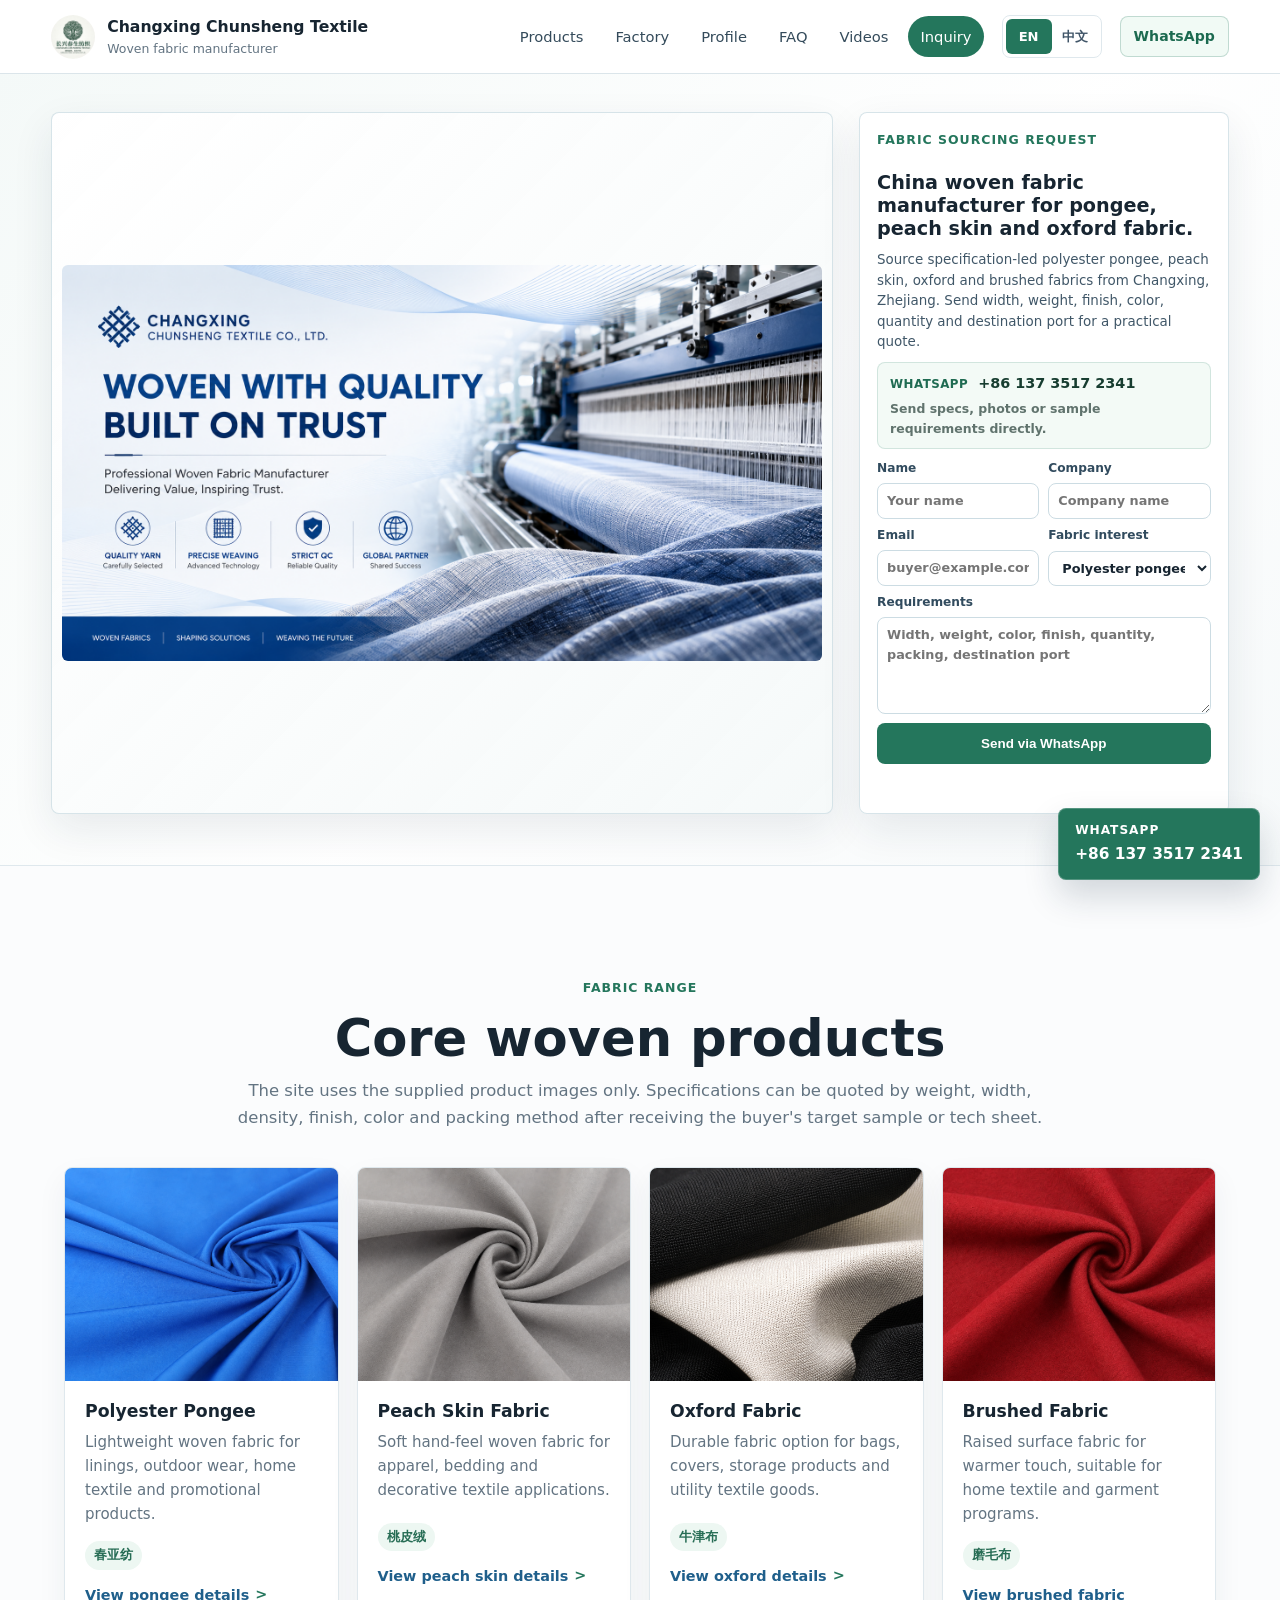
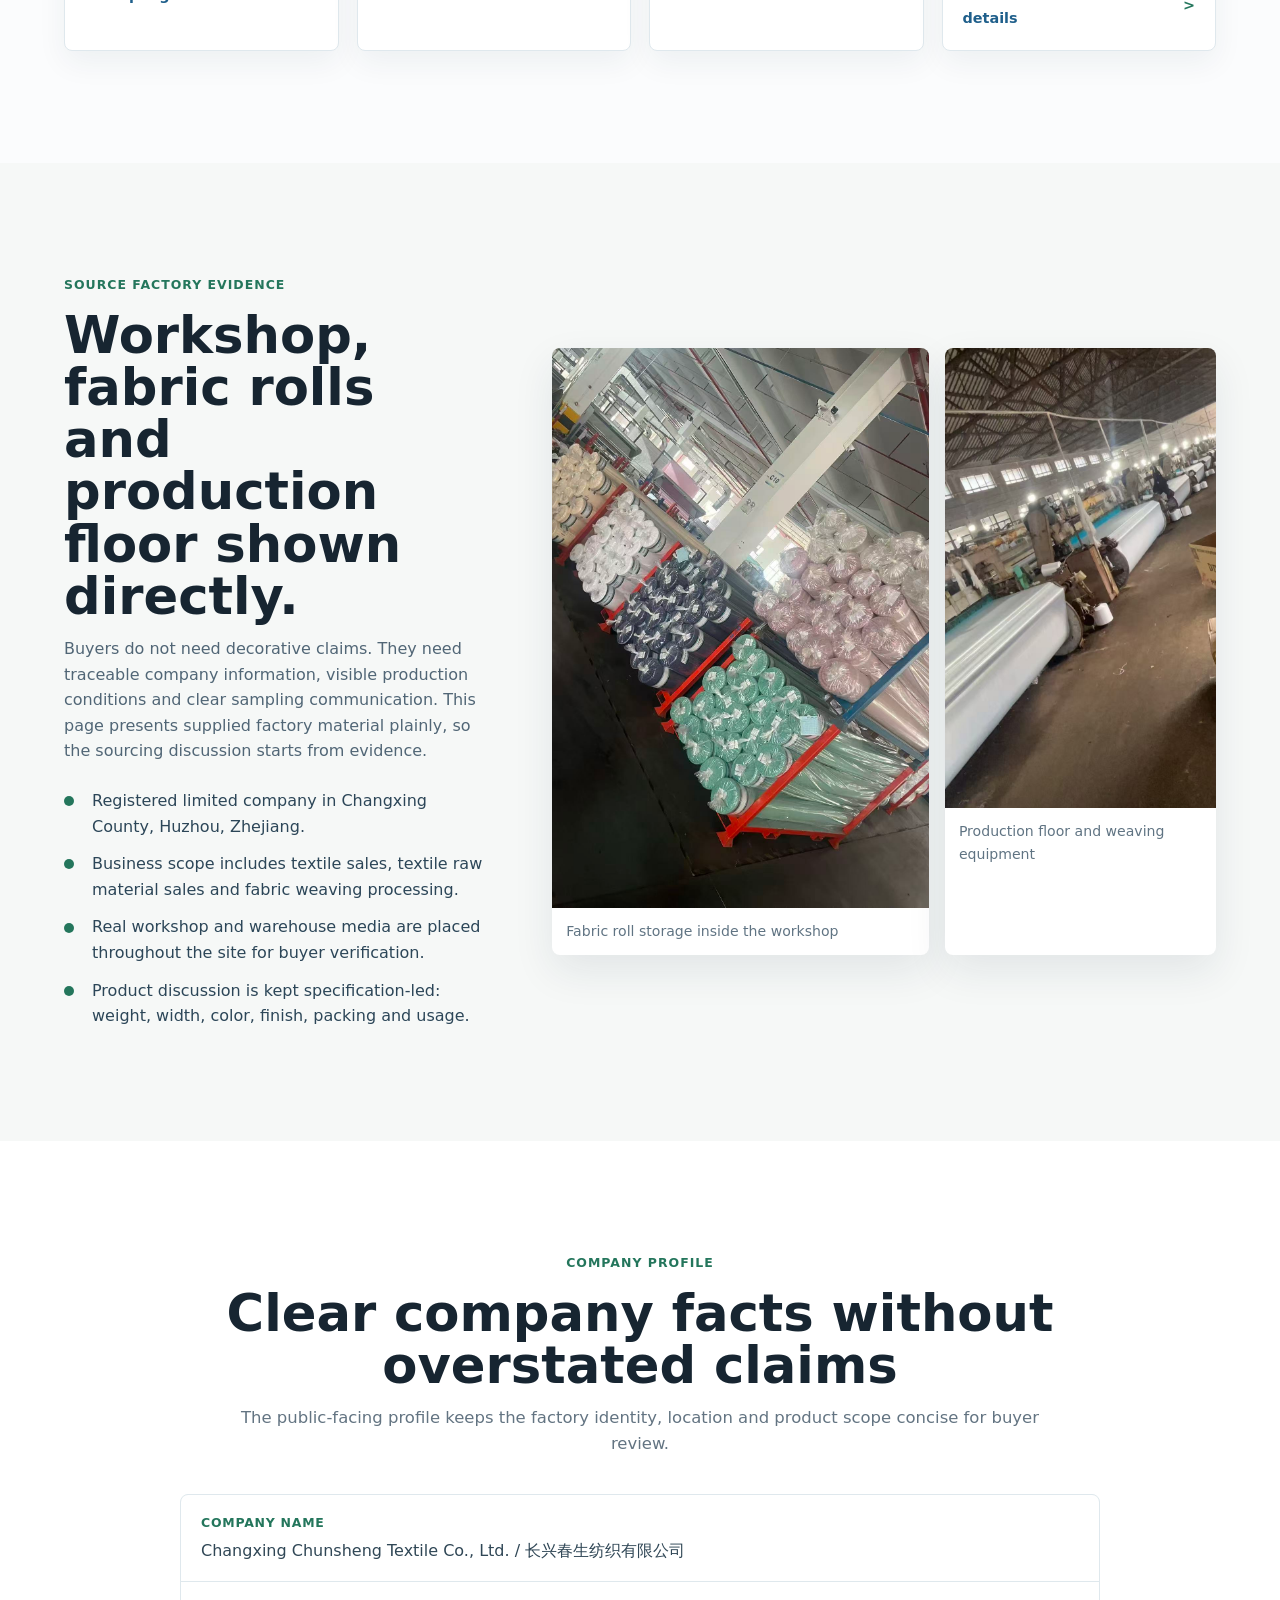
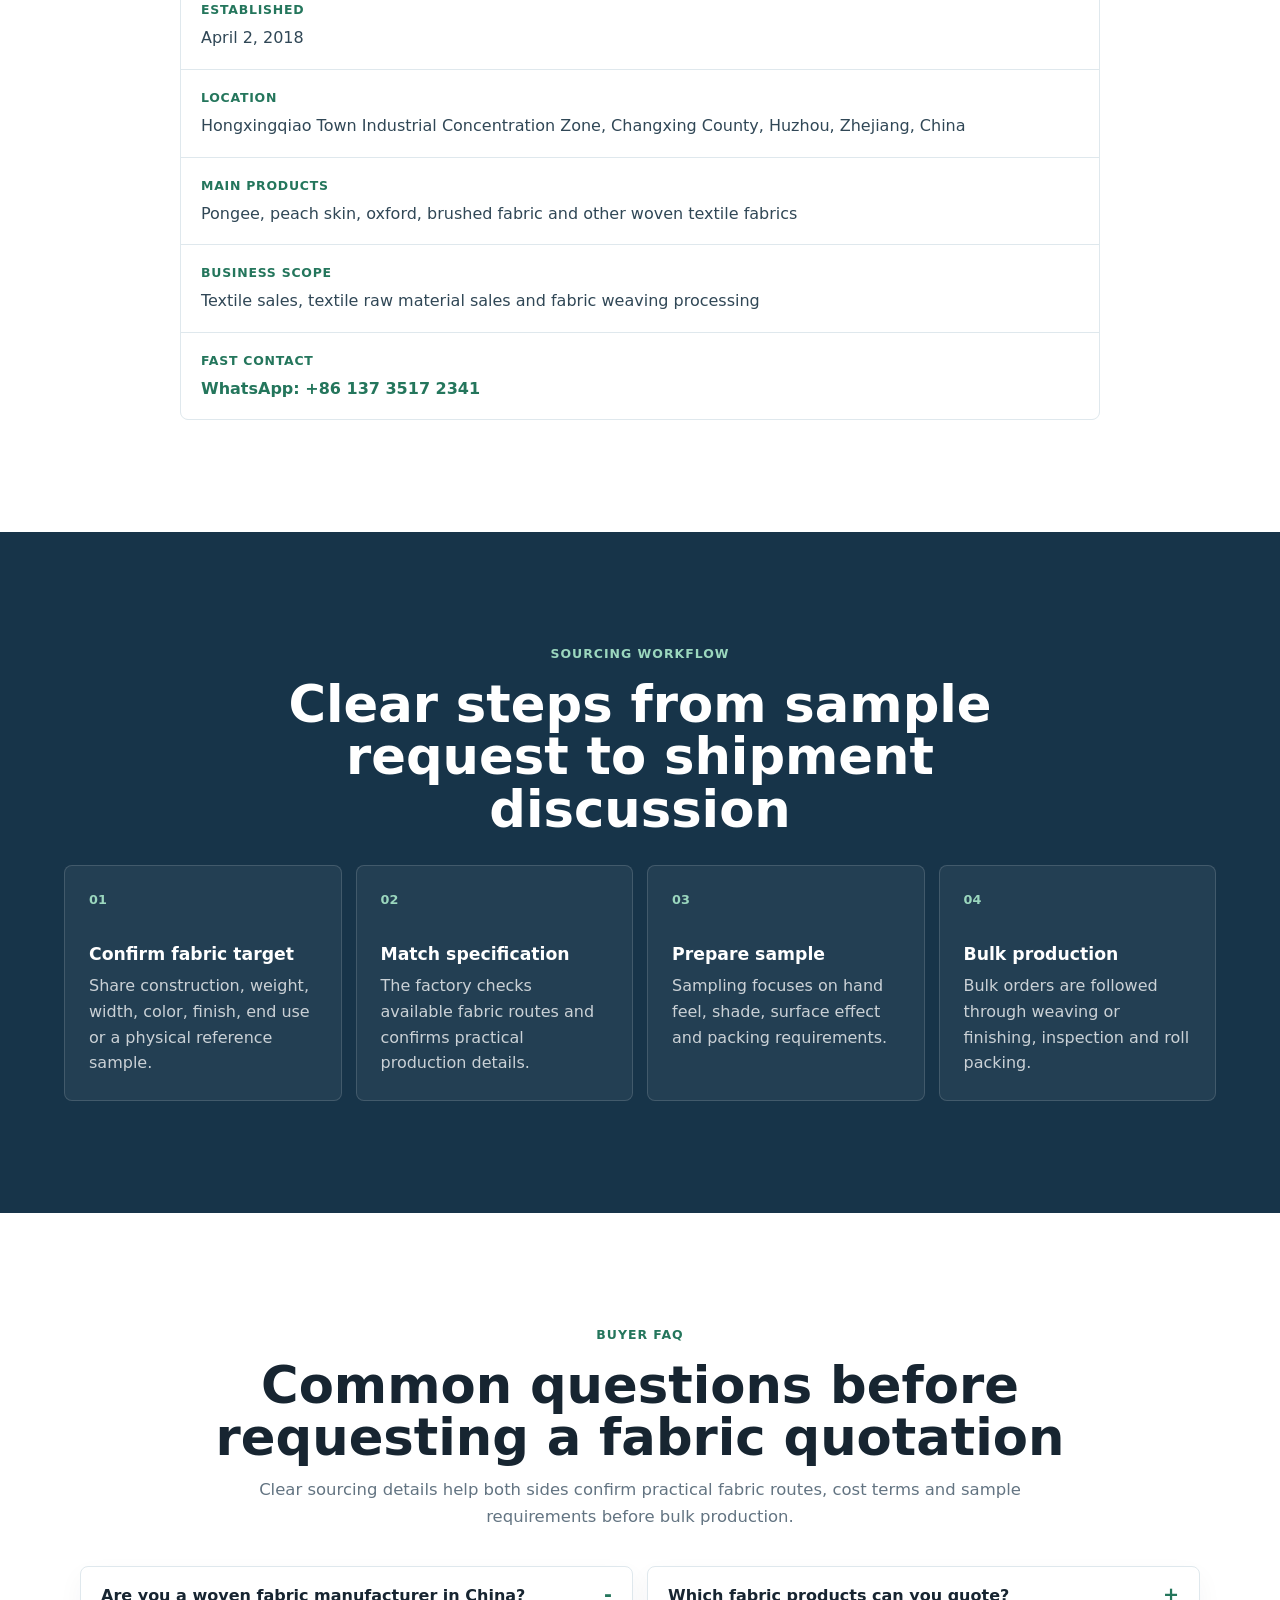
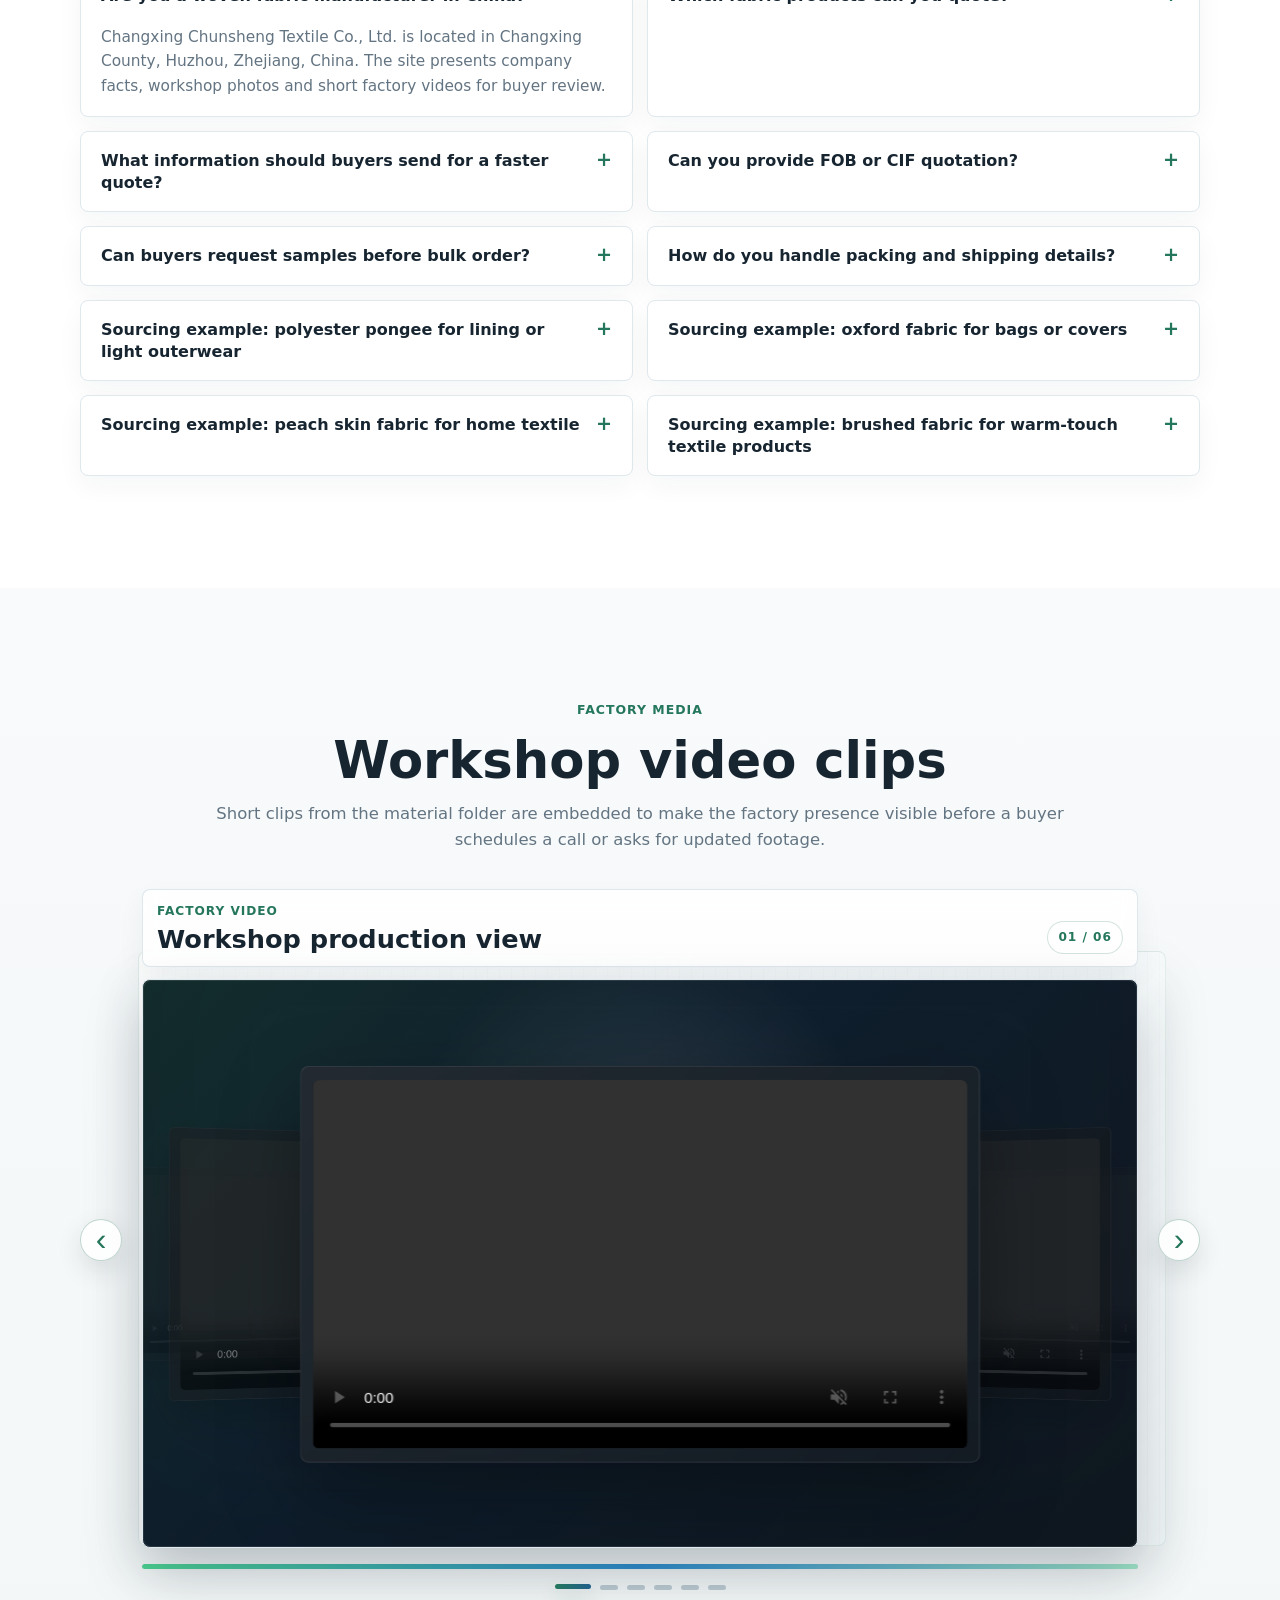
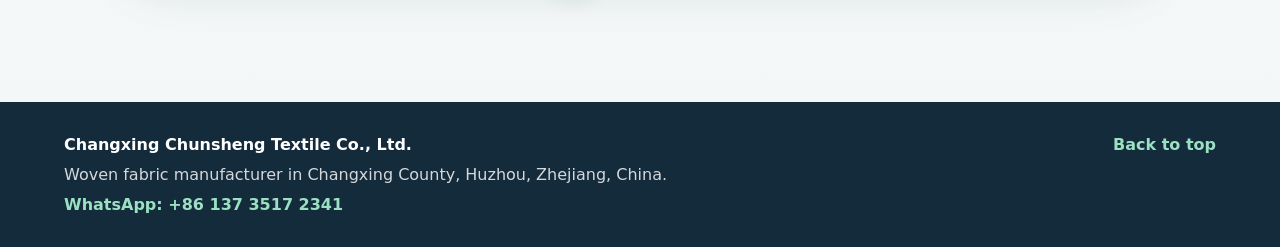
==== cloudflare-git-dist/index.html @ 1909e208 "Add FAQ sourcing case examples" ====
<!doctype html>
<html lang="en">
  <head>
    <meta charset="UTF-8" />
    <meta name="viewport" content="width=device-width, initial-scale=1.0" />
    <title>China Polyester Pongee, Peach Skin & Oxford Fabric Manufacturer | Changxing Chunsheng Textile</title>
    <meta
      name="description"
      content="Changxing Chunsheng Textile is a woven fabric manufacturer in Zhejiang, China, supplying polyester pongee, peach skin, oxford and brushed fabrics for apparel, bags and home textiles."
    />
    <meta
      name="keywords"
      content="polyester pongee fabric manufacturer, peach skin fabric supplier, oxford fabric manufacturer China, brushed fabric factory, woven textile manufacturer Zhejiang"
    />
    <meta name="robots" content="index, follow" />
    <link rel="canonical" href="https://textiles.junyan911s.workers.dev/" />
    <meta property="og:type" content="website" />
    <meta property="og:title" content="China Woven Fabric Manufacturer | Changxing Chunsheng Textile" />
    <meta
      property="og:description"
      content="Source polyester pongee, peach skin, oxford and brushed fabrics from a woven textile manufacturer in Zhejiang, China."
    />
    <meta property="og:url" content="https://textiles.junyan911s.workers.dev/" />
    <meta property="og:image" content="https://textiles.junyan911s.workers.dev/assets/images/brand/hero-en.png" />
    <meta name="analytics-endpoint" content="" />
    <link rel="stylesheet" href="styles.css" />
    <script defer src="script.js"></script>
    <script defer src="analytics.js"></script>
    <script type="application/ld+json">
      {
        "@context": "https://schema.org",
        "@graph": [
          {
            "@type": ["Organization", "LocalBusiness"],
            "@id": "https://textiles.junyan911s.workers.dev/#organization",
            "name": "Changxing Chunsheng Textile Co., Ltd.",
            "alternateName": "长兴春生纺织有限公司",
            "url": "https://textiles.junyan911s.workers.dev/",
            "image": "https://textiles.junyan911s.workers.dev/assets/images/brand/hero-en.png",
            "logo": "https://textiles.junyan911s.workers.dev/assets/images/brand/logo.jpg",
            "description": "Woven fabric manufacturer in Changxing County, Huzhou, Zhejiang, China, supplying polyester pongee, peach skin, oxford and brushed fabrics.",
            "foundingDate": "2018-04-02",
            "telephone": "+8613735172341",
            "address": {
              "@type": "PostalAddress",
              "addressLocality": "Changxing County, Huzhou",
              "addressRegion": "Zhejiang",
              "addressCountry": "CN",
              "streetAddress": "Hongxingqiao Town Industrial Concentration Zone"
            },
            "contactPoint": {
              "@type": "ContactPoint",
              "telephone": "+8613735172341",
              "contactType": "sales",
              "availableLanguage": ["English", "Chinese"]
            },
            "areaServed": "Worldwide",
            "hasOfferCatalog": {
              "@type": "OfferCatalog",
              "name": "Woven fabric products",
              "itemListElement": [
                { "@type": "Offer", "itemOffered": { "@type": "Product", "name": "Polyester pongee fabric" } },
                { "@type": "Offer", "itemOffered": { "@type": "Product", "name": "Peach skin fabric" } },
                { "@type": "Offer", "itemOffered": { "@type": "Product", "name": "Oxford fabric" } },
                { "@type": "Offer", "itemOffered": { "@type": "Product", "name": "Brushed fabric" } }
              ]
            }
          },
          {
            "@type": "WebSite",
            "@id": "https://textiles.junyan911s.workers.dev/#website",
            "url": "https://textiles.junyan911s.workers.dev/",
            "name": "Changxing Chunsheng Textile",
            "publisher": { "@id": "https://textiles.junyan911s.workers.dev/#organization" },
            "inLanguage": ["en", "zh-CN"]
          },
          {
            "@type": "FAQPage",
            "@id": "https://textiles.junyan911s.workers.dev/#faq",
            "mainEntity": [
              {
                "@type": "Question",
                "name": "Are you a woven fabric manufacturer in China?",
                "acceptedAnswer": {
                  "@type": "Answer",
                  "text": "Changxing Chunsheng Textile Co., Ltd. is located in Changxing County, Huzhou, Zhejiang, China. The public profile presents company facts, product scope, workshop photos and short factory videos for buyer review."
                }
              },
              {
                "@type": "Question",
                "name": "Which fabrics can you quote?",
                "acceptedAnswer": {
                  "@type": "Answer",
                  "text": "Common inquiry products include polyester pongee, peach skin fabric, oxford fabric, brushed fabric and other woven textile fabrics."
                }
              },
              {
                "@type": "Question",
                "name": "Can you provide FOB or CIF quotation?",
                "acceptedAnswer": {
                  "@type": "Answer",
                  "text": "Buyers can request FOB or CIF quotation by sharing product specification, quantity, packing method and destination port."
                }
              },
              {
                "@type": "Question",
                "name": "Sourcing example: polyester pongee for lining or light outerwear",
                "acceptedAnswer": {
                  "@type": "Answer",
                  "text": "A buyer may send 190T or 210T pongee reference, required width, color, coating or water-repellent finish, order quantity and destination port. The factory can review whether the request should be quoted as FOB China port or CIF destination port."
                }
              },
              {
                "@type": "Question",
                "name": "Sourcing example: oxford fabric for bags or covers",
                "acceptedAnswer": {
                  "@type": "Answer",
                  "text": "For bag or cover fabric, buyers usually confirm denier, coating, water-repellent finish, color, roll packing and final application. These details help avoid quoting only by product name."
                }
              },
              {
                "@type": "Question",
                "name": "Sourcing example: peach skin fabric for home textile",
                "acceptedAnswer": {
                  "@type": "Answer",
                  "text": "For bedding, home textile or decorative fabric, buyers should confirm hand feel, width, weight, color or print design, surface finish and packing requirements before sampling."
                }
              },
              {
                "@type": "Question",
                "name": "Sourcing example: brushed fabric for warm-touch textile products",
                "acceptedAnswer": {
                  "@type": "Answer",
                  "text": "For brushed fabric, buyers can share the target hand feel, brushing level, color, width, weight and end use. A physical sample or clear photo can help confirm the fabric direction faster."
                }
              }
            ]
          }
        ]
      }
    </script>
  </head>
  <body data-lang="en">
    <header class="site-header" data-header>
      <a class="brand" href="#top" aria-label="Changxing Chunsheng Textile home">
        <img src="assets/images/brand/logo.jpg" alt="" />
        <span>
          <strong data-i18n="brandName">Changxing Chunsheng Textile</strong>
          <small data-i18n="brandTag">Woven fabric manufacturer</small>
        </span>
      </a>
      <button class="nav-toggle" type="button" aria-expanded="false" aria-controls="site-nav" data-nav-toggle>
        <span></span>
        <span></span>
        <span></span>
      </button>
      <nav id="site-nav" class="site-nav" data-nav>
        <a href="#products" data-i18n="navProducts">Products</a>
        <a href="#factory" data-i18n="navFactory">Factory</a>
        <a href="#profile" data-i18n="navProfile">Profile</a>
        <a href="#faq" data-i18n="navFaq">FAQ</a>
        <a href="#videos" data-i18n="navVideos">Videos</a>
        <a class="nav-cta" href="#inquiry" data-i18n="navInquiry">Inquiry</a>
      </nav>
      <div class="language-switch" aria-label="Language switch">
        <button type="button" class="is-active" data-lang-switch="en">EN</button>
        <button type="button" data-lang-switch="zh">中文</button>
      </div>
      <a
        class="whatsapp-link header-whatsapp"
        href="https://wa.me/8613735172341"
        target="_blank"
        rel="noopener"
        data-whatsapp-link
        data-i18n="whatsappHeader"
      >WhatsApp</a>
    </header>

    <main id="top">
      <section class="hero" aria-labelledby="hero-title">
        <div class="hero-wrap">
          <div class="hero-cover-card">
            <img
              src="assets/images/brand/hero-en.png"
              alt="Changxing Chunsheng Textile English factory cover"
              data-cover-image
            />
          </div>
          <div id="inquiry" class="hero-inquiry">
            <p class="eyebrow" data-i18n="heroEyebrow">Fabric sourcing request</p>
            <h1 id="hero-title" data-i18n="heroTitle">China woven fabric manufacturer for pongee, peach skin and oxford fabric.</h1>
            <p class="hero-copy" data-i18n="heroCopy">
              Source specification-led polyester pongee, peach skin, oxford and brushed fabrics from Changxing,
              Zhejiang. Send width, weight, finish, color, quantity and destination port for a practical quote.
            </p>
            <div class="contact-row" aria-label="Fast contact">
              <a
                class="whatsapp-link"
                href="https://wa.me/8613735172341"
                target="_blank"
                rel="noopener"
                data-whatsapp-link
              >
                <span>WhatsApp</span>
                <strong>+86 137 3517 2341</strong>
              </a>
              <span class="response-note" data-i18n="responseNote">Send specs, photos or sample requirements directly.</span>
            </div>
            <form class="inquiry-form hero-form" data-inquiry-form>
              <label>
                <span data-i18n="formName">Name</span>
                <input name="name" type="text" autocomplete="name" placeholder="Your name" data-i18n-placeholder="placeholderName" />
              </label>
              <label>
                <span data-i18n="formCompany">Company</span>
                <input name="company" type="text" autocomplete="organization" placeholder="Company name" data-i18n-placeholder="placeholderCompany" />
              </label>
              <label>
                <span data-i18n="formEmail">Email</span>
                <input name="email" type="email" autocomplete="email" placeholder="buyer@example.com" data-i18n-placeholder="placeholderEmail" />
              </label>
              <label>
                <span data-i18n="formProduct">Fabric interest</span>
                <select name="product">
                  <option data-i18n="optionPongee">Polyester pongee</option>
                  <option data-i18n="optionPeach">Peach skin fabric</option>
                  <option data-i18n="optionOxford">Oxford fabric</option>
                  <option data-i18n="optionBrushed">Brushed fabric</option>
                  <option data-i18n="optionOther">Other woven fabric</option>
                </select>
              </label>
              <label class="full">
                <span data-i18n="formRequirements">Requirements</span>
                <textarea name="message" rows="4" placeholder="Width, weight, color, finish, quantity, packing, destination port" data-i18n-placeholder="placeholderRequirements"></textarea>
              </label>
              <button class="button primary" type="submit" data-i18n="formSubmit">Send via WhatsApp</button>
              <p class="form-note" data-form-note role="status"></p>
            </form>
          </div>
        </div>
      </section>

      <section id="products" class="section">
        <div class="section-heading">
          <p class="eyebrow" data-i18n="productsEyebrow">Fabric range</p>
          <h2 data-i18n="productsTitle">Core woven products</h2>
          <p data-i18n="productsCopy">
            The site uses the supplied product images only. Specifications can be quoted by weight, width,
            density, finish, color and packing method after receiving the buyer's target sample or tech sheet.
          </p>
        </div>
        <div class="product-grid">
          <article class="product-card">
            <button class="product-image-button" type="button" data-zoom-image>
              <img src="assets/images/products/pongee.png" alt="Polyester pongee fabric sample" />
            </button>
            <div>
              <h3 data-i18n="productPongeeTitle">Polyester Pongee</h3>
              <p data-i18n="productPongeeCopy">Lightweight woven fabric for linings, outdoor wear, home textile and promotional products.</p>
              <span>春亚纺</span>
              <a class="product-detail-link" href="polyester-pongee-fabric.html" data-i18n="productPongeeLink">View pongee details</a>
            </div>
          </article>
          <article class="product-card">
            <button class="product-image-button" type="button" data-zoom-image>
              <img src="assets/images/products/peach-skin.png" alt="Peach skin fabric sample" />
            </button>
            <div>
              <h3 data-i18n="productPeachTitle">Peach Skin Fabric</h3>
              <p data-i18n="productPeachCopy">Soft hand-feel woven fabric for apparel, bedding and decorative textile applications.</p>
              <span>桃皮绒</span>
              <a class="product-detail-link" href="peach-skin-fabric.html" data-i18n="productPeachLink">View peach skin details</a>
            </div>
          </article>
          <article class="product-card">
            <button class="product-image-button" type="button" data-zoom-image>
              <img src="assets/images/products/oxford.png" alt="Oxford fabric sample" />
            </button>
            <div>
              <h3 data-i18n="productOxfordTitle">Oxford Fabric</h3>
              <p data-i18n="productOxfordCopy">Durable fabric option for bags, covers, storage products and utility textile goods.</p>
              <span>牛津布</span>
              <a class="product-detail-link" href="oxford-fabric.html" data-i18n="productOxfordLink">View oxford details</a>
            </div>
          </article>
          <article class="product-card">
            <button class="product-image-button" type="button" data-zoom-image>
              <img src="assets/images/products/brushed.png" alt="Brushed fabric sample" />
            </button>
            <div>
              <h3 data-i18n="productBrushedTitle">Brushed Fabric</h3>
              <p data-i18n="productBrushedCopy">Raised surface fabric for warmer touch, suitable for home textile and garment programs.</p>
              <span>磨毛布</span>
              <a class="product-detail-link" href="brushed-fabric.html" data-i18n="productBrushedLink">View brushed fabric details</a>
            </div>
          </article>
        </div>
      </section>

      <section id="factory" class="factory-section">
        <div class="factory-copy">
          <p class="eyebrow" data-i18n="factoryEyebrow">Source factory evidence</p>
          <h2 data-i18n="factoryTitle">Workshop, fabric rolls and production floor shown directly.</h2>
          <p data-i18n="factoryCopy">
            Buyers do not need decorative claims. They need traceable company information, visible production
            conditions and clear sampling communication. This page presents supplied factory material plainly,
            so the sourcing discussion starts from evidence.
          </p>
          <ul class="check-list">
            <li data-i18n="factoryPoint1">Registered limited company in Changxing County, Huzhou, Zhejiang.</li>
            <li data-i18n="factoryPoint2">Business scope includes textile sales, textile raw material sales and fabric weaving processing.</li>
            <li data-i18n="factoryPoint3">Real workshop and warehouse media are placed throughout the site for buyer verification.</li>
            <li data-i18n="factoryPoint4">Product discussion is kept specification-led: weight, width, color, finish, packing and usage.</li>
          </ul>
        </div>
        <div class="factory-gallery">
          <figure>
            <img src="assets/images/factory/warehouse.jpg" alt="Fabric rolls stored inside the Changxing Chunsheng Textile factory" />
            <figcaption data-i18n="factoryCaption1">Fabric roll storage inside the workshop</figcaption>
          </figure>
          <figure>
            <img src="assets/images/factory/workshop.jpg" alt="Production floor with weaving equipment and fabric rolls" />
            <figcaption data-i18n="factoryCaption2">Production floor and weaving equipment</figcaption>
          </figure>
        </div>
      </section>

      <section id="profile" class="section verification">
        <div class="section-heading">
          <p class="eyebrow" data-i18n="profileEyebrow">Company profile</p>
          <h2 data-i18n="profileTitle">Clear company facts without overstated claims</h2>
          <p data-i18n="profileCopy">
            The public-facing profile keeps the factory identity, location and product scope concise for buyer
            review.
          </p>
        </div>
        <div class="verification-layout profile-layout">
          <dl class="facts">
            <div>
              <dt data-i18n="factNameLabel">Company name</dt>
              <dd>Changxing Chunsheng Textile Co., Ltd. / 长兴春生纺织有限公司</dd>
            </div>
            <div>
              <dt data-i18n="factEstablishedLabel">Established</dt>
              <dd data-i18n="factEstablishedValue">April 2, 2018</dd>
            </div>
            <div>
              <dt data-i18n="factLocationLabel">Location</dt>
              <dd data-i18n="factLocationValue">Hongxingqiao Town Industrial Concentration Zone, Changxing County, Huzhou, Zhejiang, China</dd>
            </div>
            <div>
              <dt data-i18n="factProductsLabel">Main products</dt>
              <dd data-i18n="factProductsValue">Pongee, peach skin, oxford, brushed fabric and other woven textile fabrics</dd>
            </div>
            <div>
              <dt data-i18n="factScopeLabel">Business scope</dt>
              <dd data-i18n="factScopeValue">Textile sales, textile raw material sales and fabric weaving processing</dd>
            </div>
            <div>
              <dt data-i18n="factContactLabel">Fast contact</dt>
              <dd>
                <a
                  class="inline-contact"
                  href="https://wa.me/8613735172341"
                  target="_blank"
                  rel="noopener"
                  data-whatsapp-link
                >WhatsApp: +86 137 3517 2341</a>
              </dd>
            </div>
          </dl>
        </div>
      </section>

      <section class="process-section" aria-labelledby="process-title">
        <div class="section-heading compact">
          <p class="eyebrow" data-i18n="processEyebrow">Sourcing workflow</p>
          <h2 id="process-title" data-i18n="processTitle">Clear steps from sample request to shipment discussion</h2>
        </div>
        <div class="process-grid">
          <article>
            <span>01</span>
            <h3 data-i18n="process1Title">Confirm fabric target</h3>
            <p data-i18n="process1Copy">Share construction, weight, width, color, finish, end use or a physical reference sample.</p>
          </article>
          <article>
            <span>02</span>
            <h3 data-i18n="process2Title">Match specification</h3>
            <p data-i18n="process2Copy">The factory checks available fabric routes and confirms practical production details.</p>
          </article>
          <article>
            <span>03</span>
            <h3 data-i18n="process3Title">Prepare sample</h3>
            <p data-i18n="process3Copy">Sampling focuses on hand feel, shade, surface effect and packing requirements.</p>
          </article>
          <article>
            <span>04</span>
            <h3 data-i18n="process4Title">Bulk production</h3>
            <p data-i18n="process4Copy">Bulk orders are followed through weaving or finishing, inspection and roll packing.</p>
          </article>
        </div>
      </section>

      <section id="faq" class="section faq-section">
        <div class="section-heading">
          <p class="eyebrow" data-i18n="faqEyebrow">Buyer FAQ</p>
          <h2 data-i18n="faqTitle">Common questions before requesting a fabric quotation</h2>
          <p data-i18n="faqCopy">
            Clear sourcing details help both sides confirm practical fabric routes, cost terms and sample
            requirements before bulk production.
          </p>
        </div>
        <div class="faq-grid">
          <details open>
            <summary data-i18n="faqQ1">Are you a woven fabric manufacturer in China?</summary>
            <p data-i18n="faqA1">
              Changxing Chunsheng Textile Co., Ltd. is located in Changxing County, Huzhou, Zhejiang, China.
              The site presents company facts, workshop photos and short factory videos for buyer review.
            </p>
          </details>
          <details>
            <summary data-i18n="faqQ2">Which fabric products can you quote?</summary>
            <p data-i18n="faqA2">
              Common inquiry products include polyester pongee, peach skin fabric, oxford fabric, brushed
              fabric and other woven textile fabrics.
            </p>
          </details>
          <details>
            <summary data-i18n="faqQ3">What information should buyers send for a faster quote?</summary>
            <p data-i18n="faqA3">
              Please send width, weight, construction, color, finish, quantity, packing method, destination
              port and target application. Photos or reference samples are also useful.
            </p>
          </details>
          <details>
            <summary data-i18n="faqQ4">Can you provide FOB or CIF quotation?</summary>
            <p data-i18n="faqA4">
              Yes. For FOB, share the China loading port preference if any. For CIF, please provide the
              destination port so ocean freight and insurance can be considered in the quote.
            </p>
          </details>
          <details>
            <summary data-i18n="faqQ5">Can buyers request samples before bulk order?</summary>
            <p data-i18n="faqA5">
              Sample discussion normally starts from the target specification or reference fabric. Sampling
              focuses on hand feel, shade, surface effect, finish and packing requirements.
            </p>
          </details>
          <details>
            <summary data-i18n="faqQ6">How do you handle packing and shipping details?</summary>
            <p data-i18n="faqA6">
              Roll packing, labels, shipping marks, carton or pallet requirements should be confirmed before
              production. Export documents can be discussed according to the buyer's destination requirements.
            </p>
          </details>
          <details>
            <summary data-i18n="faqQ7">Sourcing example: polyester pongee for lining or light outerwear</summary>
            <p data-i18n="faqA7">
              A buyer may send 190T or 210T pongee reference, required width, color, coating or water-repellent
              finish, order quantity and destination port. The factory can review whether the request should be
              quoted as FOB China port or CIF destination port.
            </p>
          </details>
          <details>
            <summary data-i18n="faqQ8">Sourcing example: oxford fabric for bags or covers</summary>
            <p data-i18n="faqA8">
              For bag or cover fabric, buyers usually confirm denier, coating, water-repellent finish, color,
              roll packing and final application. These details help avoid quoting only by product name.
            </p>
          </details>
          <details>
            <summary data-i18n="faqQ9">Sourcing example: peach skin fabric for home textile</summary>
            <p data-i18n="faqA9">
              For bedding, home textile or decorative fabric, buyers should confirm hand feel, width, weight,
              color or print design, surface finish and packing requirements before sampling.
            </p>
          </details>
          <details>
            <summary data-i18n="faqQ10">Sourcing example: brushed fabric for warm-touch textile products</summary>
            <p data-i18n="faqA10">
              For brushed fabric, buyers can share the target hand feel, brushing level, color, width, weight
              and end use. A physical sample or clear photo can help confirm the fabric direction faster.
            </p>
          </details>
        </div>
      </section>

      <section id="videos" class="section video-section">
        <div class="section-heading">
          <p class="eyebrow" data-i18n="videosEyebrow">Factory media</p>
          <h2 data-i18n="videosTitle">Workshop video clips</h2>
          <p data-i18n="videosCopy">
            Short clips from the material folder are embedded to make the factory presence visible before a buyer
            schedules a call or asks for updated footage.
          </p>
        </div>
        <div class="video-carousel" data-video-carousel>
          <div class="carousel-meta">
            <div>
              <span data-i18n="carouselKicker">Factory video</span>
              <strong data-carousel-title>Workshop clip 01</strong>
            </div>
            <span class="carousel-count" data-carousel-count>01 / 06</span>
          </div>
          <button class="carousel-control prev" type="button" aria-label="Previous video" data-carousel-prev>
            <span aria-hidden="true">‹</span>
          </button>
          <div class="video-viewport">
            <div class="video-track" data-carousel-track>
              <article class="video-slide" data-carousel-slide>
                <video src="assets/videos/factory-01.mp4" controls muted preload="metadata"></video>
              </article>
              <article class="video-slide" data-carousel-slide>
                <video src="assets/videos/factory-02.mp4" controls muted preload="metadata"></video>
              </article>
              <article class="video-slide" data-carousel-slide>
                <video src="assets/videos/factory-03.mp4" controls muted preload="metadata"></video>
              </article>
              <article class="video-slide" data-carousel-slide>
                <video src="assets/videos/factory-04.mp4" controls muted preload="metadata"></video>
              </article>
              <article class="video-slide" data-carousel-slide>
                <video src="assets/videos/factory-05.mp4" controls muted preload="metadata"></video>
              </article>
              <article class="video-slide" data-carousel-slide>
                <video src="assets/videos/factory-06.mp4" controls muted preload="metadata"></video>
              </article>
            </div>
          </div>
          <button class="carousel-control next" type="button" aria-label="Next video" data-carousel-next>
            <span aria-hidden="true">›</span>
          </button>
          <div class="carousel-progress" aria-hidden="true">
            <span data-carousel-progress></span>
          </div>
          <div class="carousel-dots" aria-label="Video carousel pagination" data-carousel-dots></div>
        </div>
      </section>

    </main>

    <div class="image-lightbox" data-image-lightbox aria-hidden="true">
      <button
        class="lightbox-close"
        type="button"
        aria-label="Close image preview"
        data-i18n-aria-label="lightboxClose"
        data-lightbox-close
      >
        <span aria-hidden="true">×</span>
      </button>
      <figure class="lightbox-frame">
        <img src="" alt="" data-lightbox-image />
        <figcaption data-lightbox-caption></figcaption>
      </figure>
    </div>

    <footer class="site-footer">
      <div>
        <strong>Changxing Chunsheng Textile Co., Ltd.</strong>
        <p data-i18n="footerCopy">Woven fabric manufacturer in Changxing County, Huzhou, Zhejiang, China.</p>
        <p>
          <a
            class="footer-contact"
            href="https://wa.me/8613735172341"
            target="_blank"
            rel="noopener"
            data-whatsapp-link
          >WhatsApp: +86 137 3517 2341</a>
        </p>
      </div>
      <a href="#top" data-i18n="footerTop">Back to top</a>
    </footer>
    <a
      class="floating-whatsapp"
      href="https://wa.me/8613735172341"
      target="_blank"
      rel="noopener"
      data-whatsapp-link
      aria-label="Contact us on WhatsApp"
    >
      <span>WhatsApp</span>
      <strong>+86 137 3517 2341</strong>
    </a>
  </body>
</html>
---- cloudflare-git-dist/styles.css ----
:root {
  --ink: #172531;
  --muted: #637482;
  --line: #dfe8ed;
  --blue: #1f5f8b;
  --green: #24765c;
  --rust: #5f725f;
  --cream: #f6f8f7;
  --paper: #fbfcfd;
  --soft: #f2f6f7;
  --surface: #ffffff;
  --shadow: 0 16px 42px rgba(24, 47, 65, 0.09);
  --radius: 8px;
}

* {
  box-sizing: border-box;
}

html {
  scroll-behavior: smooth;
}

body {
  margin: 0;
  font-family:
    Inter, ui-sans-serif, system-ui, -apple-system, BlinkMacSystemFont, "Segoe UI", "PingFang SC",
    "Microsoft YaHei", Arial, sans-serif;
  color: var(--ink);
  background: var(--paper);
  line-height: 1.6;
}

img,
video {
  display: block;
  max-width: 100%;
}

a {
  color: inherit;
  text-decoration: none;
}

.site-header {
  position: sticky;
  top: 0;
  z-index: 20;
  display: flex;
  align-items: center;
  justify-content: space-between;
  gap: 18px;
  padding: 14px clamp(18px, 4vw, 56px);
  background: rgba(255, 255, 255, 0.94);
  border-bottom: 1px solid rgba(214, 226, 232, 0.88);
  backdrop-filter: blur(16px);
}

.brand {
  display: inline-flex;
  align-items: center;
  gap: 12px;
  min-width: 0;
}

.brand img {
  width: 44px;
  height: 44px;
  border-radius: 50%;
  object-fit: cover;
}

.brand strong,
.brand small {
  display: block;
  white-space: nowrap;
}

.brand strong {
  font-size: 0.98rem;
  letter-spacing: 0;
}

.brand small {
  color: var(--muted);
  font-size: 0.78rem;
}

.site-nav {
  display: flex;
  align-items: center;
  gap: 8px;
  color: #344b5b;
  font-size: 0.92rem;
  margin-left: auto;
}

.site-nav a {
  padding: 9px 12px;
  border-radius: 999px;
}

.site-nav a:hover {
  background: var(--soft);
}

.nav-cta {
  color: #fff !important;
  background: var(--green);
}

.whatsapp-link,
.inline-contact,
.footer-contact {
  color: var(--green);
  font-weight: 850;
}

.header-whatsapp {
  display: inline-flex;
  align-items: center;
  justify-content: center;
  min-height: 38px;
  padding: 8px 13px;
  border: 1px solid rgba(36, 118, 92, 0.24);
  border-radius: var(--radius);
  background: #f1faf5;
  color: #1c6a50;
  font-size: 0.88rem;
  white-space: nowrap;
}

.header-whatsapp:hover,
.whatsapp-link:hover,
.inline-contact:hover,
.footer-contact:hover {
  color: #124d3a;
}

.language-switch {
  display: inline-flex;
  flex: 0 0 auto;
  padding: 3px;
  border: 1px solid var(--line);
  border-radius: var(--radius);
  background: #fff;
}

.language-switch button {
  min-width: 46px;
  border: 0;
  border-radius: 6px;
  padding: 7px 9px;
  color: #405568;
  background: transparent;
  font: inherit;
  font-size: 0.82rem;
  font-weight: 800;
  cursor: pointer;
}

.language-switch button.is-active {
  color: #fff;
  background: var(--green);
}

.nav-toggle {
  display: none;
  width: 42px;
  height: 42px;
  border: 1px solid var(--line);
  border-radius: var(--radius);
  background: #fff;
}

.nav-toggle span {
  display: block;
  width: 18px;
  height: 2px;
  margin: 4px auto;
  background: var(--ink);
}

.hero {
  padding: clamp(22px, 3.2vw, 38px) clamp(18px, 4vw, 56px) clamp(32px, 4vw, 52px);
  background:
    linear-gradient(135deg, rgba(244, 249, 248, 0.96), rgba(255, 255, 255, 0.94) 54%, rgba(246, 249, 250, 0.92)),
    #f8fbfa;
  border-bottom: 1px solid var(--line);
}

.hero-wrap {
  display: grid;
  grid-template-columns: minmax(0, 1.58fr) minmax(370px, 0.62fr);
  gap: clamp(18px, 2vw, 28px);
  align-items: stretch;
  max-width: 1480px;
  margin: 0 auto;
}

.hero-cover-card,
.hero-inquiry {
  border: 1px solid rgba(211, 225, 231, 0.9);
  border-radius: var(--radius);
  background: rgba(255, 255, 255, 0.96);
  box-shadow: var(--shadow);
}

.hero-cover-card {
  display: grid;
  align-items: center;
  padding: clamp(8px, 0.8vw, 12px);
  overflow: hidden;
  background:
    linear-gradient(135deg, rgba(255, 255, 255, 0.98), rgba(245, 249, 249, 0.9)),
    #fff;
}

.hero-cover-card img {
  width: 100%;
  height: auto;
  object-fit: contain;
  border-radius: 6px;
}

.hero-inquiry {
  display: grid;
  grid-template-columns: 1fr;
  height: 100%;
  gap: 8px;
  align-content: center;
  align-items: start;
  padding: clamp(16px, 1.35vw, 22px);
}

.hero-inquiry h1 {
  max-width: 380px;
  margin-bottom: 2px;
  font-size: clamp(1.2rem, 1.28vw, 1.52rem);
  line-height: 1.18;
}

.eyebrow {
  margin: 0 0 14px;
  color: var(--green);
  font-size: 0.78rem;
  font-weight: 800;
  letter-spacing: 0.08em;
  text-transform: uppercase;
}

h1,
h2,
h3,
p {
  margin-top: 0;
}

h1 {
  max-width: 560px;
  margin-bottom: 14px;
  font-size: clamp(1.85rem, 2.45vw, 2.75rem);
  line-height: 1.15;
  font-weight: 850;
  letter-spacing: 0;
}

h2 {
  margin-bottom: 14px;
  font-size: clamp(2rem, 4vw, 3.65rem);
  line-height: 1.02;
  letter-spacing: 0;
}

h3 {
  margin-bottom: 8px;
  font-size: 1.08rem;
  line-height: 1.22;
}

.hero-copy {
  max-width: 380px;
  margin-bottom: 0;
  color: #405768;
  font-size: 0.84rem;
  line-height: 1.52;
}

.contact-row {
  display: grid;
  gap: 4px;
  margin: 2px 0;
  padding: 9px 12px;
  border: 1px solid rgba(36, 118, 92, 0.16);
  border-radius: var(--radius);
  background: #f3faf6;
}

.contact-row .whatsapp-link {
  display: flex;
  flex-wrap: wrap;
  align-items: baseline;
  gap: 6px 10px;
}

.contact-row span {
  color: #1f6b52;
  font-size: 0.74rem;
  font-weight: 900;
  letter-spacing: 0.04em;
  text-transform: uppercase;
}

.contact-row strong {
  color: #173d30;
  font-size: 0.9rem;
}

.response-note {
  color: #60736d !important;
  font-size: 0.78rem !important;
  font-weight: 650 !important;
  letter-spacing: 0 !important;
  text-transform: none !important;
}

.hero-actions {
  display: flex;
  flex-wrap: wrap;
  gap: 12px;
  margin-top: 24px;
}

.button {
  display: inline-flex;
  align-items: center;
  justify-content: center;
  min-height: 46px;
  padding: 12px 18px;
  border: 1px solid transparent;
  border-radius: var(--radius);
  font-weight: 800;
  cursor: pointer;
}

.button.primary {
  color: #fff;
  background: var(--green);
}

.button.primary:hover {
  background: #1a624b;
}

.button.secondary {
  border-color: rgba(36, 118, 92, 0.28);
  color: var(--green);
  background: rgba(255, 255, 255, 0.86);
}

.section,
.factory-section,
.process-section,
.inquiry-section {
  padding: clamp(64px, 9vw, 112px) clamp(18px, 5vw, 72px);
}

.section-heading {
  max-width: 850px;
  margin: 0 auto 36px;
  text-align: center;
}

.section-heading p:not(.eyebrow) {
  color: var(--muted);
  font-size: 1.03rem;
}

.product-grid {
  display: grid;
  grid-template-columns: repeat(4, minmax(0, 1fr));
  gap: 18px;
}

.product-card {
  overflow: hidden;
  border: 1px solid var(--line);
  border-radius: var(--radius);
  background: var(--surface);
  box-shadow: 0 12px 30px rgba(24, 47, 65, 0.06);
}

.product-image-button {
  position: relative;
  display: block;
  width: 100%;
  padding: 0;
  border: 0;
  background: var(--soft);
  cursor: zoom-in;
  overflow: hidden;
}

.product-image-button::after {
  content: "+";
  position: absolute;
  right: 14px;
  bottom: 14px;
  display: grid;
  place-items: center;
  width: 34px;
  height: 34px;
  border: 1px solid rgba(255, 255, 255, 0.68);
  border-radius: 50%;
  color: #fff;
  background: rgba(16, 35, 49, 0.62);
  font-size: 1.35rem;
  line-height: 1;
  opacity: 0;
  transform: translateY(6px) scale(0.92);
  transition:
    opacity 180ms ease,
    transform 180ms ease,
    background 180ms ease;
}

.product-image-button:hover::after,
.product-image-button:focus-visible::after {
  opacity: 1;
  transform: translateY(0) scale(1);
}

.product-image-button:focus-visible {
  outline: 3px solid rgba(31, 109, 84, 0.22);
  outline-offset: -3px;
}

.product-card img {
  width: 100%;
  aspect-ratio: 1.28;
  object-fit: cover;
  background: var(--soft);
  transition: transform 260ms ease;
}

.product-image-button:hover img,
.product-image-button:focus-visible img {
  transform: scale(1.035);
}

.product-card div {
  padding: 20px;
}

.product-card p {
  min-height: 78px;
  color: var(--muted);
  font-size: 0.94rem;
}

.product-card span {
  display: inline-flex;
  padding: 4px 9px;
  border-radius: 999px;
  color: #276d55;
  background: #edf7f2;
  font-size: 0.8rem;
  font-weight: 800;
}

.product-detail-link {
  display: inline-flex;
  align-items: center;
  gap: 6px;
  margin-top: 14px;
  color: var(--blue);
  font-size: 0.9rem;
  font-weight: 850;
}

.product-detail-link::after {
  content: ">";
  color: var(--green);
  font-weight: 900;
  transform: translateY(-1px);
}

.product-detail-link:hover {
  color: #164c70;
}

.factory-section {
  display: grid;
  grid-template-columns: minmax(0, 0.78fr) minmax(0, 1.22fr);
  gap: clamp(28px, 5vw, 64px);
  align-items: center;
  background: var(--cream);
}

.factory-copy p:not(.eyebrow) {
  color: #516676;
}

.check-list {
  display: grid;
  gap: 12px;
  padding: 0;
  margin: 24px 0 0;
  list-style: none;
}

.check-list li {
  position: relative;
  padding-left: 28px;
  color: #2c4658;
}

.check-list li::before {
  content: "";
  position: absolute;
  left: 0;
  top: 0.52em;
  width: 10px;
  height: 10px;
  border-radius: 50%;
  background: var(--green);
}

.factory-gallery {
  display: grid;
  grid-template-columns: 1fr 0.72fr;
  gap: 16px;
  align-items: stretch;
}

figure {
  margin: 0;
}

.factory-gallery figure {
  overflow: hidden;
  border-radius: var(--radius);
  background: var(--surface);
  box-shadow: var(--shadow);
}

.factory-gallery img {
  width: 100%;
  height: 560px;
  object-fit: cover;
}

.factory-gallery figure:nth-child(2) img {
  height: 460px;
}

figcaption {
  padding: 12px 14px;
  color: #607483;
  font-size: 0.88rem;
}

.verification {
  background: var(--surface);
}

.verification-layout {
  display: grid;
  grid-template-columns: minmax(0, 1.1fr) minmax(360px, 0.9fr);
  gap: 28px;
  align-items: start;
}

.profile-layout {
  grid-template-columns: minmax(0, 920px);
  justify-content: center;
}

.facts {
  display: grid;
  gap: 1px;
  margin: 0;
  overflow: hidden;
  border: 1px solid var(--line);
  border-radius: var(--radius);
  background: var(--line);
}

.facts div {
  padding: 18px 20px;
  background: var(--surface);
}

.facts dt {
  color: var(--green);
  font-size: 0.78rem;
  font-weight: 900;
  letter-spacing: 0.06em;
  text-transform: uppercase;
}

.facts dd {
  margin: 5px 0 0;
  color: #304756;
}

.process-section {
  background: #173449;
  color: #fff;
}

.compact {
  margin-bottom: 30px;
}

.process-section .eyebrow {
  color: #9bd7be;
}

.process-grid {
  display: grid;
  grid-template-columns: repeat(4, minmax(0, 1fr));
  gap: 14px;
}

.process-grid article {
  padding: 24px;
  border: 1px solid rgba(255, 255, 255, 0.14);
  border-radius: var(--radius);
  background: rgba(255, 255, 255, 0.055);
}

.process-grid span {
  display: block;
  margin-bottom: 34px;
  color: #9bd7be;
  font-size: 0.8rem;
  font-weight: 900;
}

.process-grid p {
  margin-bottom: 0;
  color: rgba(255, 255, 255, 0.76);
}

.faq-section {
  background: var(--surface);
}

.faq-grid {
  display: grid;
  grid-template-columns: repeat(2, minmax(0, 1fr));
  gap: 14px;
  max-width: 1120px;
  margin: 0 auto;
}

.faq-grid details {
  border: 1px solid var(--line);
  border-radius: var(--radius);
  background: #fff;
  box-shadow: 0 10px 26px rgba(24, 47, 65, 0.045);
}

.faq-grid summary {
  position: relative;
  padding: 18px 48px 18px 20px;
  color: var(--ink);
  font-weight: 850;
  line-height: 1.35;
  cursor: pointer;
}

.faq-grid summary::marker {
  content: "";
}

.faq-grid summary::after {
  content: "+";
  position: absolute;
  top: 18px;
  right: 20px;
  color: var(--green);
  font-size: 1.2rem;
  line-height: 1;
}

.faq-grid details[open] summary::after {
  content: "-";
}

.faq-grid p {
  margin: 0;
  padding: 0 20px 18px;
  color: var(--muted);
  font-size: 0.96rem;
}

.product-page {
  background: var(--paper);
}

.product-hero {
  display: grid;
  grid-template-columns: minmax(0, 0.9fr) minmax(360px, 1.1fr);
  gap: clamp(24px, 5vw, 64px);
  align-items: center;
  padding: clamp(44px, 7vw, 84px) clamp(18px, 5vw, 72px);
  border-bottom: 1px solid var(--line);
  background:
    linear-gradient(135deg, rgba(244, 249, 248, 0.98), rgba(255, 255, 255, 0.94) 58%, rgba(242, 247, 249, 0.92)),
    #f8fbfa;
}

.product-hero-copy {
  max-width: 680px;
}

.product-hero-copy h1 {
  max-width: 680px;
  font-size: clamp(2rem, 4.2vw, 4.2rem);
}

.product-hero-copy p {
  color: #405768;
  font-size: 1.05rem;
}

.product-hero-image {
  overflow: hidden;
  border: 1px solid var(--line);
  border-radius: var(--radius);
  background: #fff;
  box-shadow: var(--shadow);
}

.product-hero-image img {
  width: 100%;
  aspect-ratio: 1.24;
  object-fit: cover;
}

.product-actions {
  display: flex;
  flex-wrap: wrap;
  gap: 12px;
  margin-top: 22px;
}

.product-layout {
  display: grid;
  grid-template-columns: minmax(0, 1.1fr) minmax(300px, 0.62fr);
  gap: clamp(24px, 5vw, 54px);
  align-items: start;
  padding: clamp(54px, 7vw, 92px) clamp(18px, 5vw, 72px);
}

.product-content {
  display: grid;
  gap: 30px;
}

.product-panel {
  padding: clamp(22px, 3vw, 32px);
  border: 1px solid var(--line);
  border-radius: var(--radius);
  background: #fff;
  box-shadow: 0 12px 30px rgba(24, 47, 65, 0.045);
}

.product-panel h2 {
  margin-bottom: 14px;
  font-size: clamp(1.45rem, 2vw, 2rem);
  line-height: 1.15;
}

.product-panel p {
  color: var(--muted);
}

.spec-table {
  width: 100%;
  border-collapse: collapse;
  overflow: hidden;
  border: 1px solid var(--line);
  border-radius: var(--radius);
  background: #fff;
}

.spec-table th,
.spec-table td {
  padding: 13px 14px;
  border-bottom: 1px solid var(--line);
  text-align: left;
  vertical-align: top;
}

.spec-table th {
  width: 32%;
  color: var(--green);
  background: #f3faf6;
  font-size: 0.8rem;
  letter-spacing: 0.06em;
  text-transform: uppercase;
}

.spec-table tr:last-child th,
.spec-table tr:last-child td {
  border-bottom: 0;
}

.product-side {
  position: sticky;
  top: 96px;
  display: grid;
  gap: 16px;
}

.quote-card {
  padding: 22px;
  border: 1px solid rgba(36, 118, 92, 0.18);
  border-radius: var(--radius);
  background: #f3faf6;
  box-shadow: 0 12px 30px rgba(24, 47, 65, 0.055);
}

.quote-card h2 {
  margin-bottom: 10px;
  font-size: 1.35rem;
}

.quote-card p,
.quote-card li {
  color: #405f55;
  font-size: 0.94rem;
}

.quote-card ul {
  display: grid;
  gap: 7px;
  padding-left: 18px;
}

.breadcrumb {
  display: flex;
  flex-wrap: wrap;
  gap: 8px;
  margin-bottom: 14px;
  color: var(--muted);
  font-size: 0.88rem;
}

.breadcrumb a {
  color: var(--blue);
  font-weight: 800;
}

.video-section {
  background:
    linear-gradient(180deg, #f8fafb 0%, #f3f7f7 100%);
}

.video-carousel {
  position: relative;
  isolation: isolate;
  max-width: 1120px;
  margin: 0 auto;
  padding: 0 clamp(42px, 5vw, 62px);
  --carousel-delay: 6500ms;
}

.video-carousel::before {
  content: "";
  position: absolute;
  inset: 48px clamp(28px, 4vw, 46px) 58px;
  z-index: -1;
  border: 1px solid rgba(36, 118, 92, 0.11);
  border-radius: var(--radius);
  background:
    linear-gradient(135deg, rgba(255, 255, 255, 0.76), rgba(237, 244, 246, 0.58)),
    repeating-linear-gradient(90deg, rgba(23, 37, 49, 0.035) 0 1px, transparent 1px 12px);
  box-shadow: 0 22px 52px rgba(24, 47, 65, 0.08);
  transform: translate(12px, 14px);
}

.carousel-meta {
  display: flex;
  align-items: end;
  justify-content: space-between;
  gap: 18px;
  margin-bottom: 12px;
  padding: 12px 14px;
  border: 1px solid rgba(218, 229, 234, 0.9);
  border-radius: var(--radius);
  background: rgba(255, 255, 255, 0.86);
  box-shadow: 0 12px 28px rgba(24, 47, 65, 0.055);
  backdrop-filter: blur(10px);
}

.carousel-meta div {
  display: grid;
  gap: 3px;
}

.carousel-meta span {
  color: var(--green);
  font-size: 0.76rem;
  font-weight: 900;
  letter-spacing: 0.08em;
  text-transform: uppercase;
}

.carousel-meta strong {
  color: var(--ink);
  font-size: clamp(1.2rem, 2vw, 1.75rem);
  line-height: 1.15;
}

.carousel-count {
  padding: 6px 10px;
  border: 1px solid rgba(36, 118, 92, 0.2);
  border-radius: 999px;
  background: rgba(255, 255, 255, 0.88);
  white-space: nowrap;
}

.video-viewport {
  position: relative;
  overflow: hidden;
  padding: clamp(20px, 3vw, 34px) clamp(34px, 5vw, 64px);
  border: 1px solid var(--line);
  border-radius: var(--radius);
  background:
    radial-gradient(circle at 50% 34%, rgba(255, 255, 255, 0.12), transparent 38%),
    linear-gradient(135deg, rgba(31, 109, 84, 0.26), rgba(14, 75, 131, 0.14) 42%, transparent),
    #101820;
  box-shadow: 0 24px 58px rgba(22, 38, 51, 0.22);
  cursor: grab;
  perspective: 1400px;
}

.video-viewport::after {
  content: "";
  position: absolute;
  inset: 0;
  z-index: 2;
  pointer-events: none;
  border-radius: inherit;
  box-shadow:
    inset 0 0 0 1px rgba(255, 255, 255, 0.1),
    inset 0 -80px 120px rgba(7, 16, 24, 0.12);
}

.video-track {
  position: relative;
  height: clamp(320px, 39vw, 560px);
  transform-style: preserve-3d;
}

.video-slide {
  position: absolute;
  top: 50%;
  left: 50%;
  z-index: 0;
  width: min(74%, 860px);
  padding: clamp(10px, 1.2vw, 14px);
  background:
    linear-gradient(135deg, rgba(255, 255, 255, 0.08), rgba(255, 255, 255, 0.02)),
    #101820;
  border: 1px solid rgba(255, 255, 255, 0.1);
  border-radius: var(--radius);
  box-shadow: 0 22px 54px rgba(0, 0, 0, 0.28);
  opacity: 0;
  pointer-events: none;
  filter: saturate(0.74) brightness(0.76);
  transform: translate3d(-50%, -50%, -260px) scale(0.52);
  transform-origin: center;
  transition:
    opacity 460ms ease,
    transform 780ms cubic-bezier(0.16, 1, 0.3, 1),
    filter 780ms ease,
    box-shadow 780ms ease;
  will-change: transform, opacity, filter;
}

.video-slide.is-active {
  z-index: 5;
  opacity: 1;
  pointer-events: auto;
  filter: saturate(1.04) brightness(1);
  transform: translate3d(-50%, -50%, 80px) scale(1);
  box-shadow: 0 28px 74px rgba(0, 0, 0, 0.34);
}

.video-slide.is-prev {
  z-index: 3;
  opacity: 0.58;
  pointer-events: auto;
  cursor: pointer;
  transform: translate3d(-90%, -50%, -125px) rotateY(18deg) scale(0.76);
}

.video-slide.is-next {
  z-index: 3;
  opacity: 0.58;
  pointer-events: auto;
  cursor: pointer;
  transform: translate3d(-10%, -50%, -125px) rotateY(-18deg) scale(0.76);
}

.video-slide.is-far-prev {
  z-index: 1;
  opacity: 0.24;
  transform: translate3d(-112%, -50%, -240px) rotateY(26deg) scale(0.58);
}

.video-slide.is-far-next {
  z-index: 1;
  opacity: 0.24;
  transform: translate3d(12%, -50%, -240px) rotateY(-26deg) scale(0.58);
}

.video-slide.is-hidden {
  opacity: 0;
  transform: translate3d(-50%, -50%, -320px) scale(0.45);
}

.video-slide video {
  width: 100%;
  aspect-ratio: 16 / 9;
  object-fit: cover;
  border-radius: 6px;
  background: #101820;
  box-shadow: inset 0 0 0 1px rgba(255, 255, 255, 0.08);
  filter: saturate(0.9) contrast(0.98);
  transform: scale(1);
  transition:
    filter 760ms ease,
    transform 900ms cubic-bezier(0.2, 0.82, 0.18, 1);
}

.video-slide.is-active video {
  filter: saturate(1.04) contrast(1.02);
  transform: scale(1.01);
}

.video-slide:not(.is-active) video {
  pointer-events: none;
}

.video-carousel.is-dragging .video-viewport {
  cursor: grabbing;
}

.carousel-control {
  position: absolute;
  top: 50%;
  z-index: 8;
  display: inline-flex;
  align-items: center;
  justify-content: center;
  width: 42px;
  height: 42px;
  border: 1px solid rgba(31, 109, 84, 0.28);
  border-radius: 50%;
  color: var(--green);
  background: rgba(255, 255, 255, 0.88);
  box-shadow: 0 10px 26px rgba(22, 38, 51, 0.12);
  backdrop-filter: blur(10px);
  cursor: pointer;
  transform: translateY(-50%);
  transition:
    background 180ms ease,
    border-color 180ms ease,
    color 180ms ease,
    transform 220ms ease,
    box-shadow 220ms ease;
}

.carousel-control span {
  font-size: 2rem;
  line-height: 1;
  transform: translateY(-1px);
}

.carousel-control:hover {
  color: #fff;
  background: var(--green);
  border-color: var(--green);
  box-shadow: 0 14px 30px rgba(31, 109, 84, 0.22);
  transform: translateY(-50%) scale(1.05);
}

.carousel-control.prev {
  left: 0;
}

.carousel-control.next {
  right: 0;
}

.carousel-progress {
  height: 5px;
  margin: 16px auto 0;
  overflow: hidden;
  border-radius: 999px;
  background: rgba(14, 75, 131, 0.1);
  box-shadow: inset 0 0 0 1px rgba(14, 75, 131, 0.06);
}

.carousel-progress span {
  display: block;
  width: 0;
  height: 100%;
  border-radius: inherit;
  background: linear-gradient(90deg, #4bd08f, #2d8acb, #9be0c3);
  box-shadow: 0 0 16px rgba(75, 208, 143, 0.46);
}

.carousel-progress span.is-animating {
  animation: carouselProgress var(--carousel-delay) linear forwards;
}

.video-carousel.is-paused .carousel-progress span {
  animation-play-state: paused;
}

@keyframes carouselProgress {
  from {
    width: 0;
  }

  to {
    width: 100%;
  }
}

.carousel-dots {
  display: flex;
  justify-content: center;
  gap: 9px;
  margin-top: 16px;
}

.carousel-dots button {
  width: 18px;
  height: 5px;
  padding: 0;
  border: 0;
  border-radius: 999px;
  background: #b9c8cf;
  cursor: pointer;
  transition:
    width 220ms ease,
    background 220ms ease,
    transform 220ms ease,
    box-shadow 220ms ease;
}

.carousel-dots button.is-active {
  width: 36px;
  background: linear-gradient(90deg, var(--green), var(--blue));
  box-shadow: 0 8px 18px rgba(31, 109, 84, 0.22);
  transform: translateY(-1px);
}

.inquiry-section {
  display: grid;
  grid-template-columns: minmax(0, 0.86fr) minmax(0, 1.14fr);
  gap: clamp(28px, 6vw, 74px);
  align-items: start;
  background: linear-gradient(135deg, #f3f8f6 0%, #fff 52%, #f7fafb 100%);
}

.inquiry-section > div p:not(.eyebrow) {
  color: var(--muted);
}

.inquiry-form {
  display: grid;
  grid-template-columns: 1fr 1fr;
  gap: 14px;
  padding: 22px;
  border: 1px solid var(--line);
  border-radius: var(--radius);
  background: rgba(255, 255, 255, 0.94);
  box-shadow: var(--shadow);
}

.hero-form {
  grid-column: auto;
  grid-row: auto;
  grid-template-columns: repeat(2, minmax(0, 1fr));
  gap: 7px 9px;
  padding: 0;
  border: 0;
  background: transparent;
  box-shadow: none;
}

.hero-form input,
.hero-form select,
.hero-form textarea {
  min-height: 34px;
  padding: 7px 9px;
  font-size: 0.8rem;
}

.hero-form textarea {
  min-height: 72px;
}

.hero-form .button {
  min-height: 38px;
  margin-top: 2px;
  font-size: 0.84rem;
}

.inquiry-form label {
  display: grid;
  gap: 4px;
  color: #314b5e;
  font-size: 0.76rem;
  font-weight: 800;
}

.inquiry-form .full,
.inquiry-form button,
.form-note {
  grid-column: 1 / -1;
}

input,
select,
textarea {
  width: 100%;
  border: 1px solid #ccdce3;
  border-radius: var(--radius);
  padding: 12px 12px;
  color: var(--ink);
  background: #fff;
  font: inherit;
}

textarea {
  resize: vertical;
}

input:focus,
select:focus,
textarea:focus {
  border-color: var(--green);
  outline: 3px solid rgba(36, 118, 92, 0.13);
}

.form-note {
  min-height: 24px;
  margin: 0;
  color: var(--green);
  font-weight: 800;
}

.site-footer {
  display: flex;
  justify-content: space-between;
  gap: 22px;
  padding: 30px clamp(18px, 5vw, 72px);
  color: rgba(255, 255, 255, 0.82);
  background: #142b3b;
}

.site-footer strong {
  color: #fff;
}

.site-footer p {
  margin: 4px 0 0;
}

.site-footer a {
  color: #9be0c3;
  font-weight: 800;
}

.site-footer .footer-contact {
  color: #9be0c3;
}

.floating-whatsapp {
  position: fixed;
  right: 20px;
  bottom: 20px;
  z-index: 30;
  display: grid;
  gap: 2px;
  min-width: 190px;
  padding: 12px 16px;
  border: 1px solid rgba(255, 255, 255, 0.22);
  border-radius: var(--radius);
  color: #fff;
  background: #24765c;
  box-shadow: 0 16px 34px rgba(24, 47, 65, 0.18);
}

.floating-whatsapp span {
  font-size: 0.76rem;
  font-weight: 900;
  letter-spacing: 0.08em;
  text-transform: uppercase;
}

.floating-whatsapp strong {
  font-size: 0.96rem;
}

.floating-whatsapp:hover {
  background: #1a624b;
}

.image-lightbox {
  position: fixed;
  inset: 0;
  z-index: 60;
  display: grid;
  place-items: center;
  padding: clamp(18px, 4vw, 52px);
  background: rgba(10, 20, 28, 0.78);
  opacity: 0;
  pointer-events: none;
  transition: opacity 180ms ease;
}

.image-lightbox.is-open {
  opacity: 1;
  pointer-events: auto;
}

.lightbox-frame {
  width: min(1120px, 92vw);
  margin: 0;
  transform: translateY(12px) scale(0.985);
  transition: transform 220ms cubic-bezier(0.2, 0.82, 0.18, 1);
}

.image-lightbox.is-open .lightbox-frame {
  transform: translateY(0) scale(1);
}

.lightbox-frame img {
  width: 100%;
  max-height: 78vh;
  object-fit: contain;
  border-radius: var(--radius);
  background: #fff;
  box-shadow: 0 24px 80px rgba(0, 0, 0, 0.38);
}

.lightbox-frame figcaption {
  padding: 12px 4px 0;
  color: rgba(255, 255, 255, 0.88);
  text-align: center;
  font-size: 0.95rem;
  font-weight: 800;
}

.lightbox-close {
  position: fixed;
  top: clamp(14px, 2vw, 24px);
  right: clamp(14px, 2vw, 24px);
  z-index: 61;
  display: grid;
  place-items: center;
  width: 44px;
  height: 44px;
  border: 1px solid rgba(255, 255, 255, 0.36);
  border-radius: 50%;
  color: #fff;
  background: rgba(255, 255, 255, 0.14);
  cursor: pointer;
}

.lightbox-close span {
  font-size: 1.75rem;
  line-height: 1;
  transform: translateY(-1px);
}

.lightbox-close:hover,
.lightbox-close:focus-visible {
  background: rgba(255, 255, 255, 0.24);
  outline: none;
}

@media (max-width: 1050px) {
  .product-grid,
  .process-grid,
  .faq-grid {
    grid-template-columns: repeat(2, minmax(0, 1fr));
  }

  .hero-wrap {
    grid-template-columns: 1fr;
    max-width: 900px;
  }

  .factory-section,
  .verification-layout,
  .inquiry-section,
  .product-hero,
  .product-layout {
    grid-template-columns: 1fr;
  }

  .product-side {
    position: static;
  }

  .hero-inquiry {
    grid-template-columns: 1fr;
    height: auto;
    min-height: auto;
    align-content: start;
  }

  .hero-form {
    grid-column: auto;
    grid-row: auto;
  }

  .hero-cover-card {
    min-height: auto;
  }

  .hero-cover-card img {
    height: auto;
    max-height: none;
  }

  .video-carousel {
    padding: 0 44px;
  }
}

@media (max-width: 760px) {
  .site-header {
    padding: 12px 16px;
    gap: 10px;
  }

  .brand span {
    max-width: 210px;
  }

  .brand strong,
  .brand small {
    overflow: hidden;
    text-overflow: ellipsis;
  }

  .nav-toggle {
    display: block;
    flex: 0 0 auto;
    order: 3;
  }

  .site-nav {
    position: absolute;
    top: calc(100% + 1px);
    right: 16px;
    left: 16px;
    display: none;
    flex-direction: column;
    align-items: stretch;
    padding: 12px;
    border: 1px solid var(--line);
    border-radius: var(--radius);
    background: #fff;
    box-shadow: var(--shadow);
  }

  .language-switch {
    margin-left: auto;
  }

  .header-whatsapp {
    display: none;
  }

  .site-nav.is-open {
    display: flex;
  }

  .site-nav a {
    border-radius: var(--radius);
  }

  .hero {
    padding: 18px 14px 24px;
  }

  h1 {
    font-size: clamp(1.55rem, 7vw, 2.25rem);
  }

  .product-grid,
  .process-grid,
  .faq-grid,
  .inquiry-form {
    grid-template-columns: 1fr;
  }

  .product-hero,
  .product-layout {
    padding-right: 14px;
    padding-left: 14px;
  }

  .product-actions {
    display: grid;
  }

  .spec-table th,
  .spec-table td {
    display: block;
    width: 100%;
  }

  .spec-table th {
    padding-bottom: 5px;
  }

  .spec-table td {
    padding-top: 5px;
  }

  .video-carousel {
    padding: 0;
  }

  .video-carousel::before {
    inset: 58px 8px 84px;
    transform: translate(6px, 8px);
  }

  .carousel-meta {
    align-items: flex-start;
  }

  .video-viewport {
    padding: 10px;
    perspective: none;
  }

  .video-track {
    height: clamp(210px, 58vw, 360px);
  }

  .video-slide {
    width: 100%;
    padding: 8px;
  }

  .video-slide.is-active {
    transform: translate3d(-50%, -50%, 0) scale(1);
  }

  .video-slide.is-prev,
  .video-slide.is-next,
  .video-slide.is-far-prev,
  .video-slide.is-far-next {
    opacity: 0;
    pointer-events: none;
    transform: translate3d(-50%, -50%, -180px) scale(0.76);
  }

  .carousel-control {
    top: auto;
    bottom: -58px;
    transform: none;
  }

  .carousel-control:hover {
    transform: scale(1.05);
  }

  .carousel-control.prev {
    left: calc(50% - 58px);
  }

  .carousel-control.next {
    right: calc(50% - 58px);
  }

  .carousel-dots {
    margin-bottom: 54px;
  }

  .factory-gallery {
    grid-template-columns: 1fr;
  }

  .factory-gallery img,
  .factory-gallery figure:nth-child(2) img {
    height: auto;
    max-height: 560px;
  }

  .site-footer {
    display: grid;
    padding-bottom: 86px;
  }
}

@media (max-width: 480px) {
  .hero-actions {
    display: grid;
  }

  .button {
    width: 100%;
  }

  .floating-whatsapp {
    right: 12px;
    bottom: 12px;
    left: 12px;
    min-width: 0;
    text-align: center;
  }
}

@media (prefers-reduced-motion: reduce) {
  html {
    scroll-behavior: auto;
  }

  .video-track,
  .video-slide,
  .video-slide video,
  .carousel-control,
  .carousel-dots button,
  .product-card img,
  .product-image-button::after,
  .image-lightbox,
  .lightbox-frame {
    transition: none;
  }

  .carousel-progress span.is-animating {
    animation: none;
    width: 100%;
  }
}
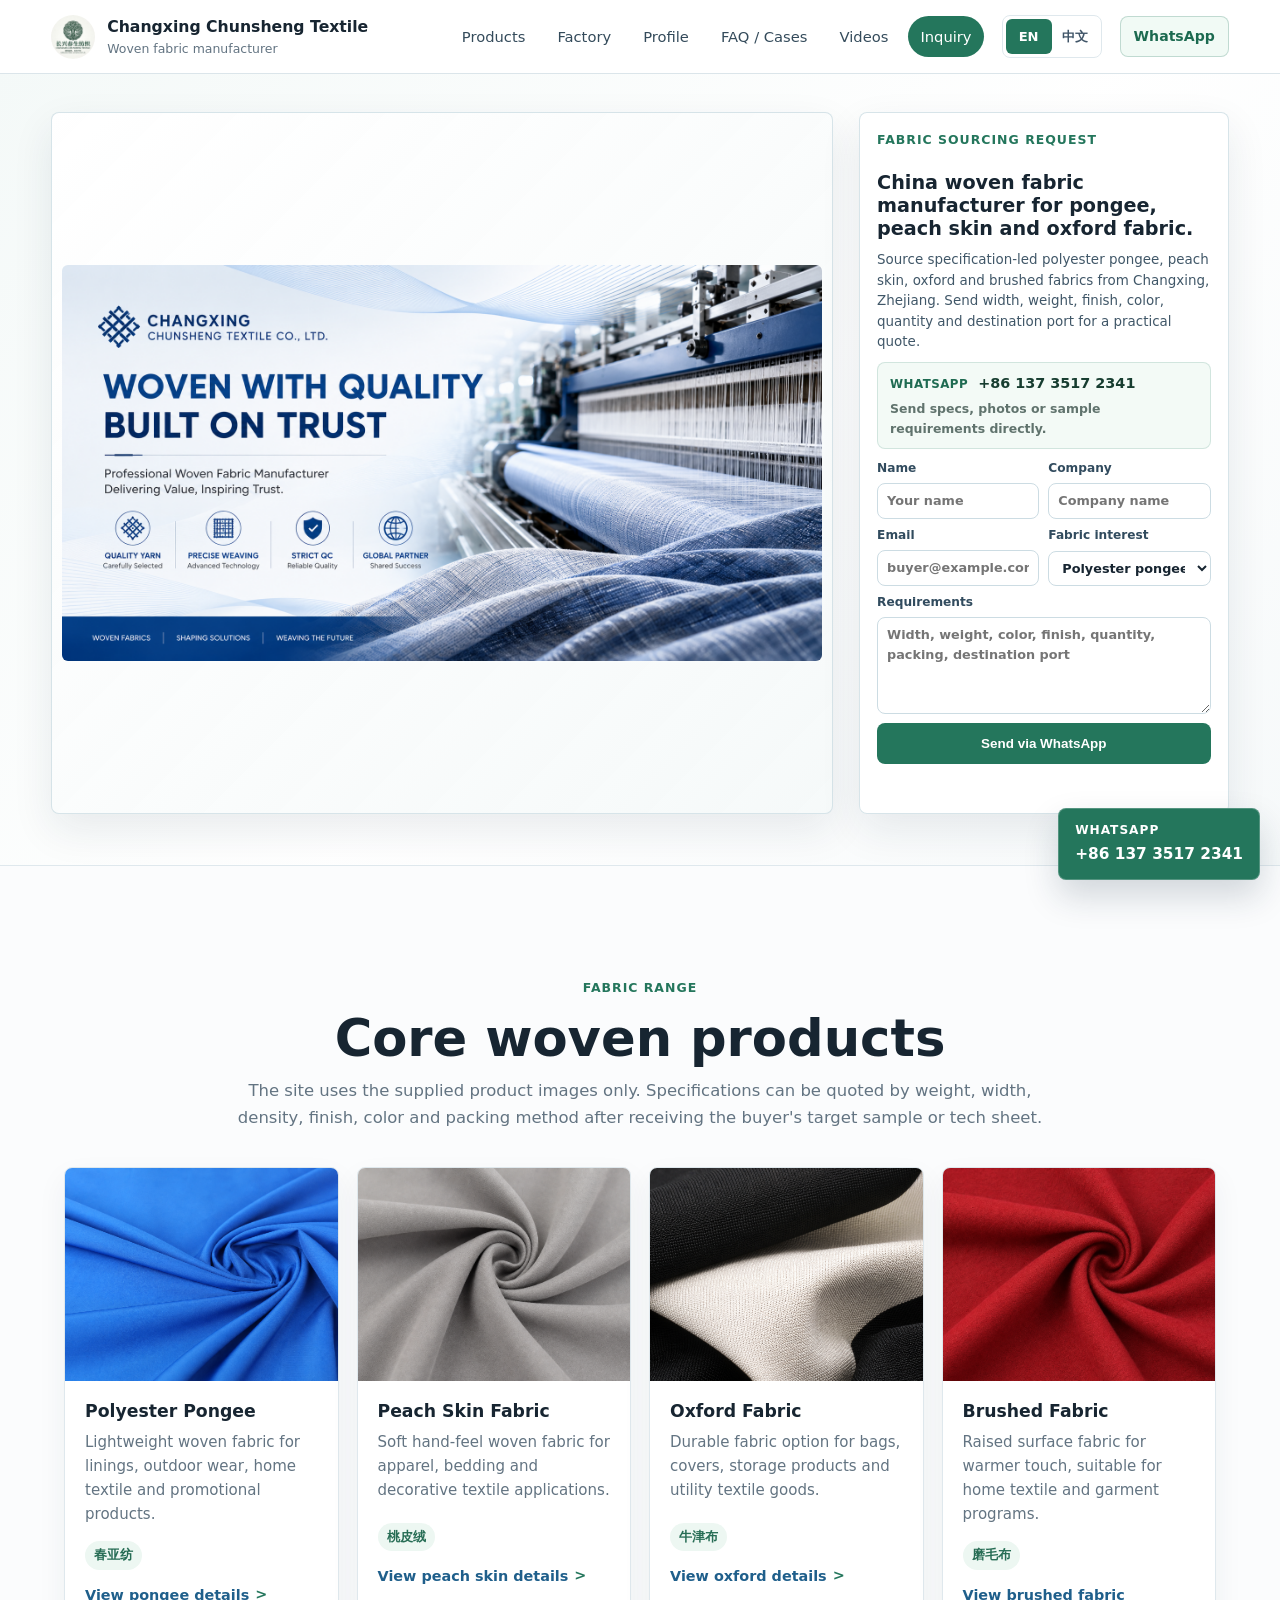
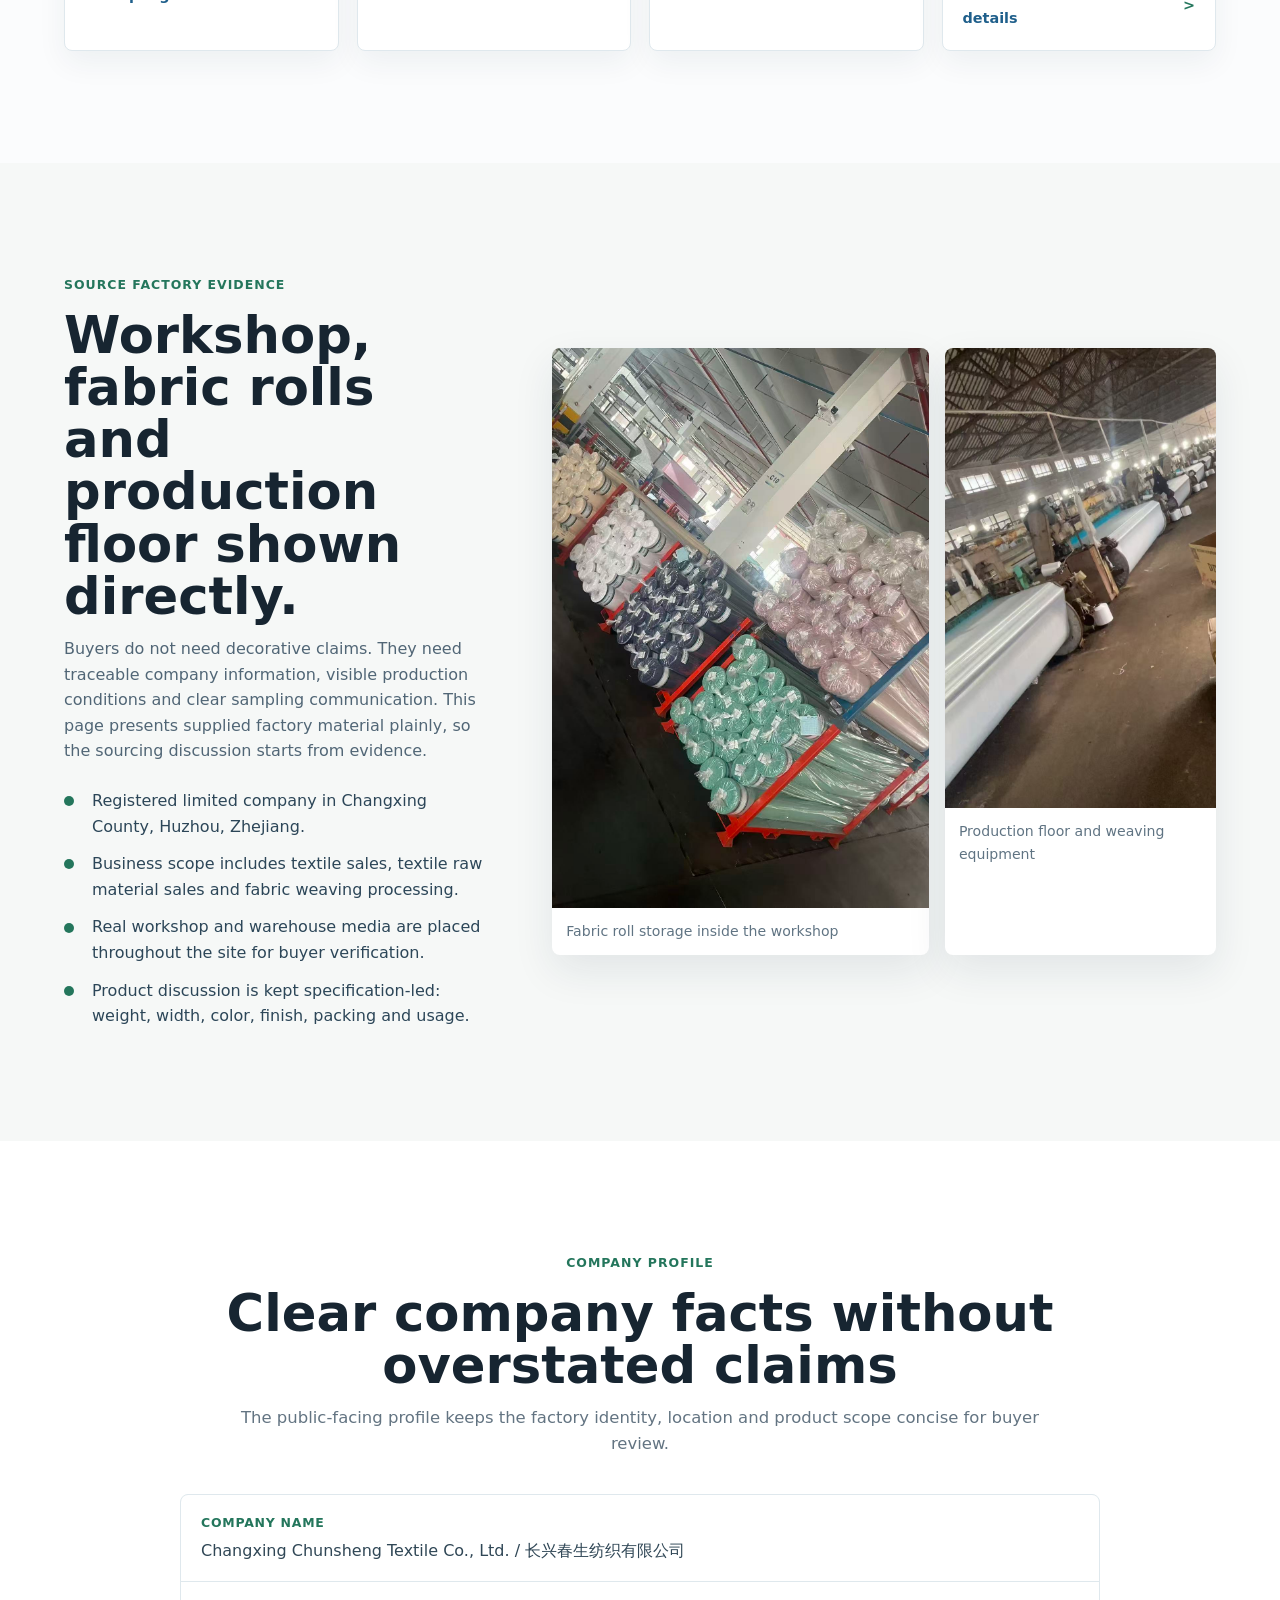
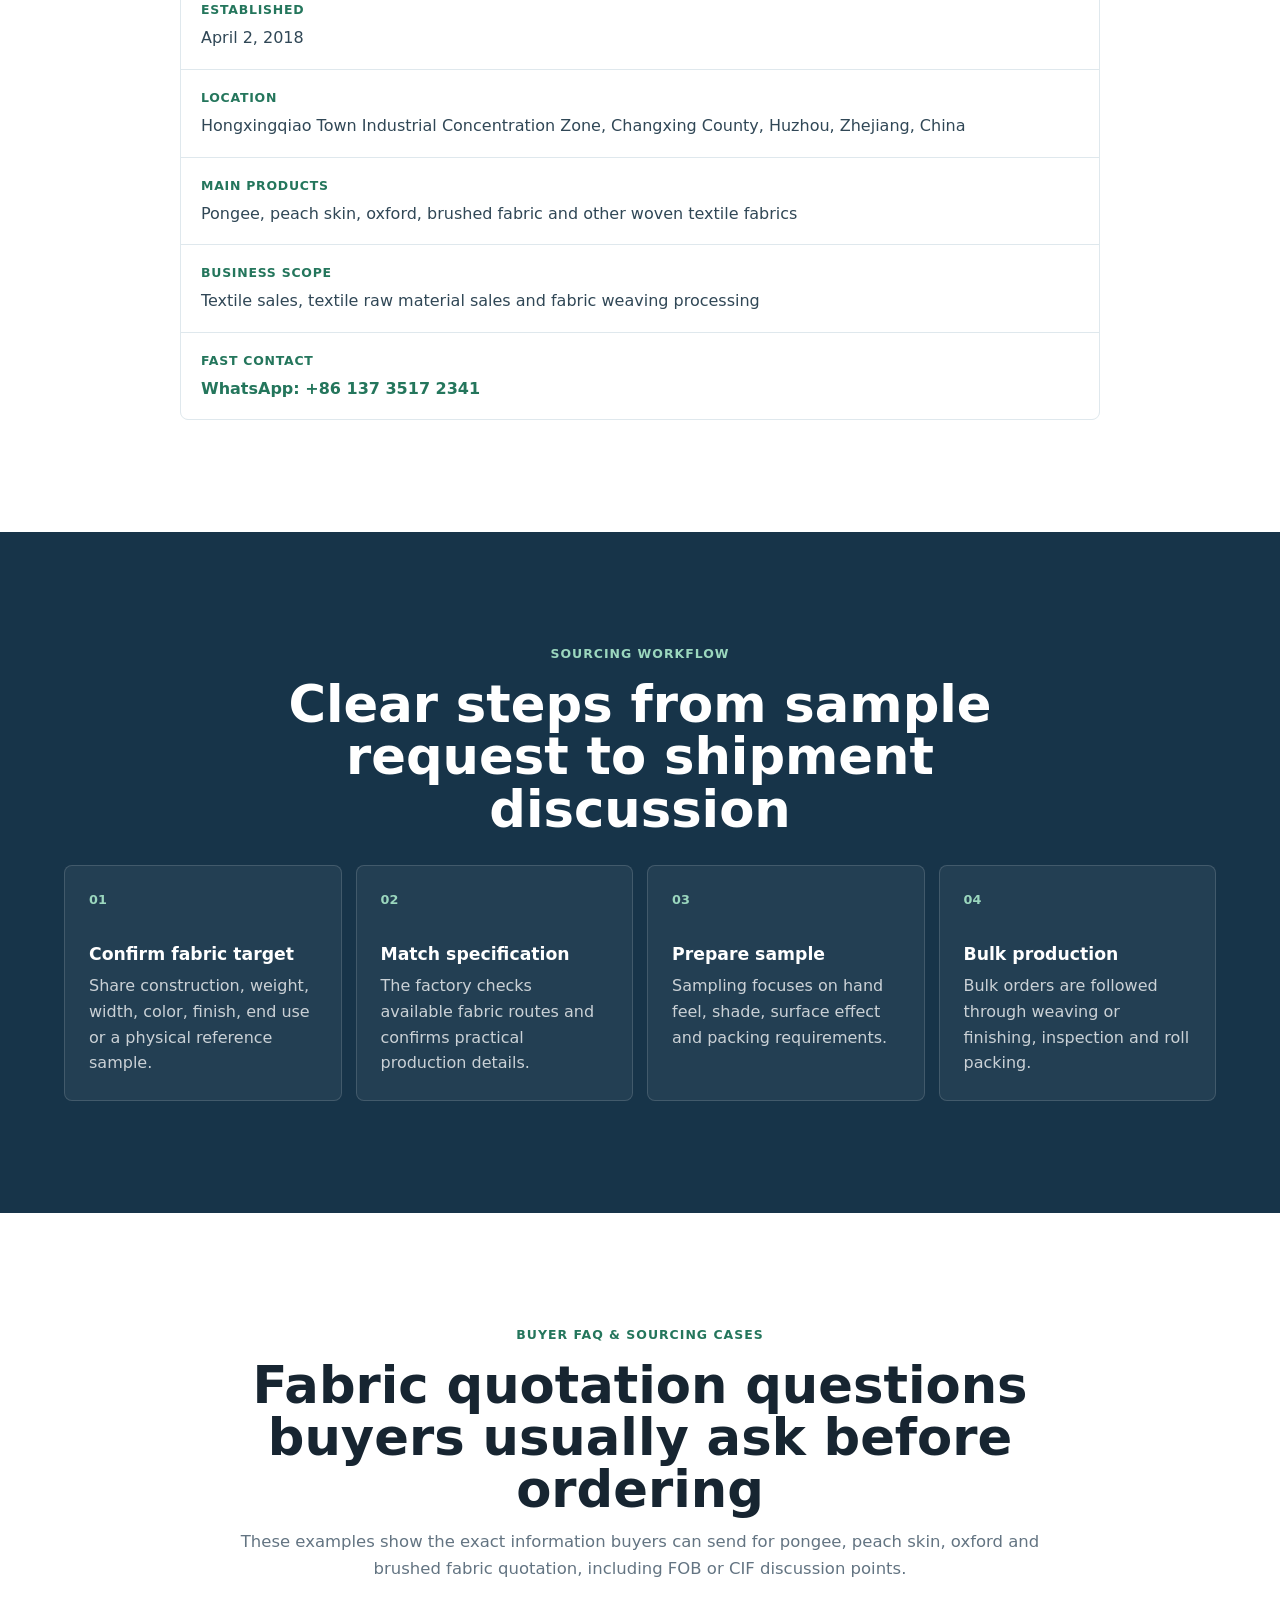
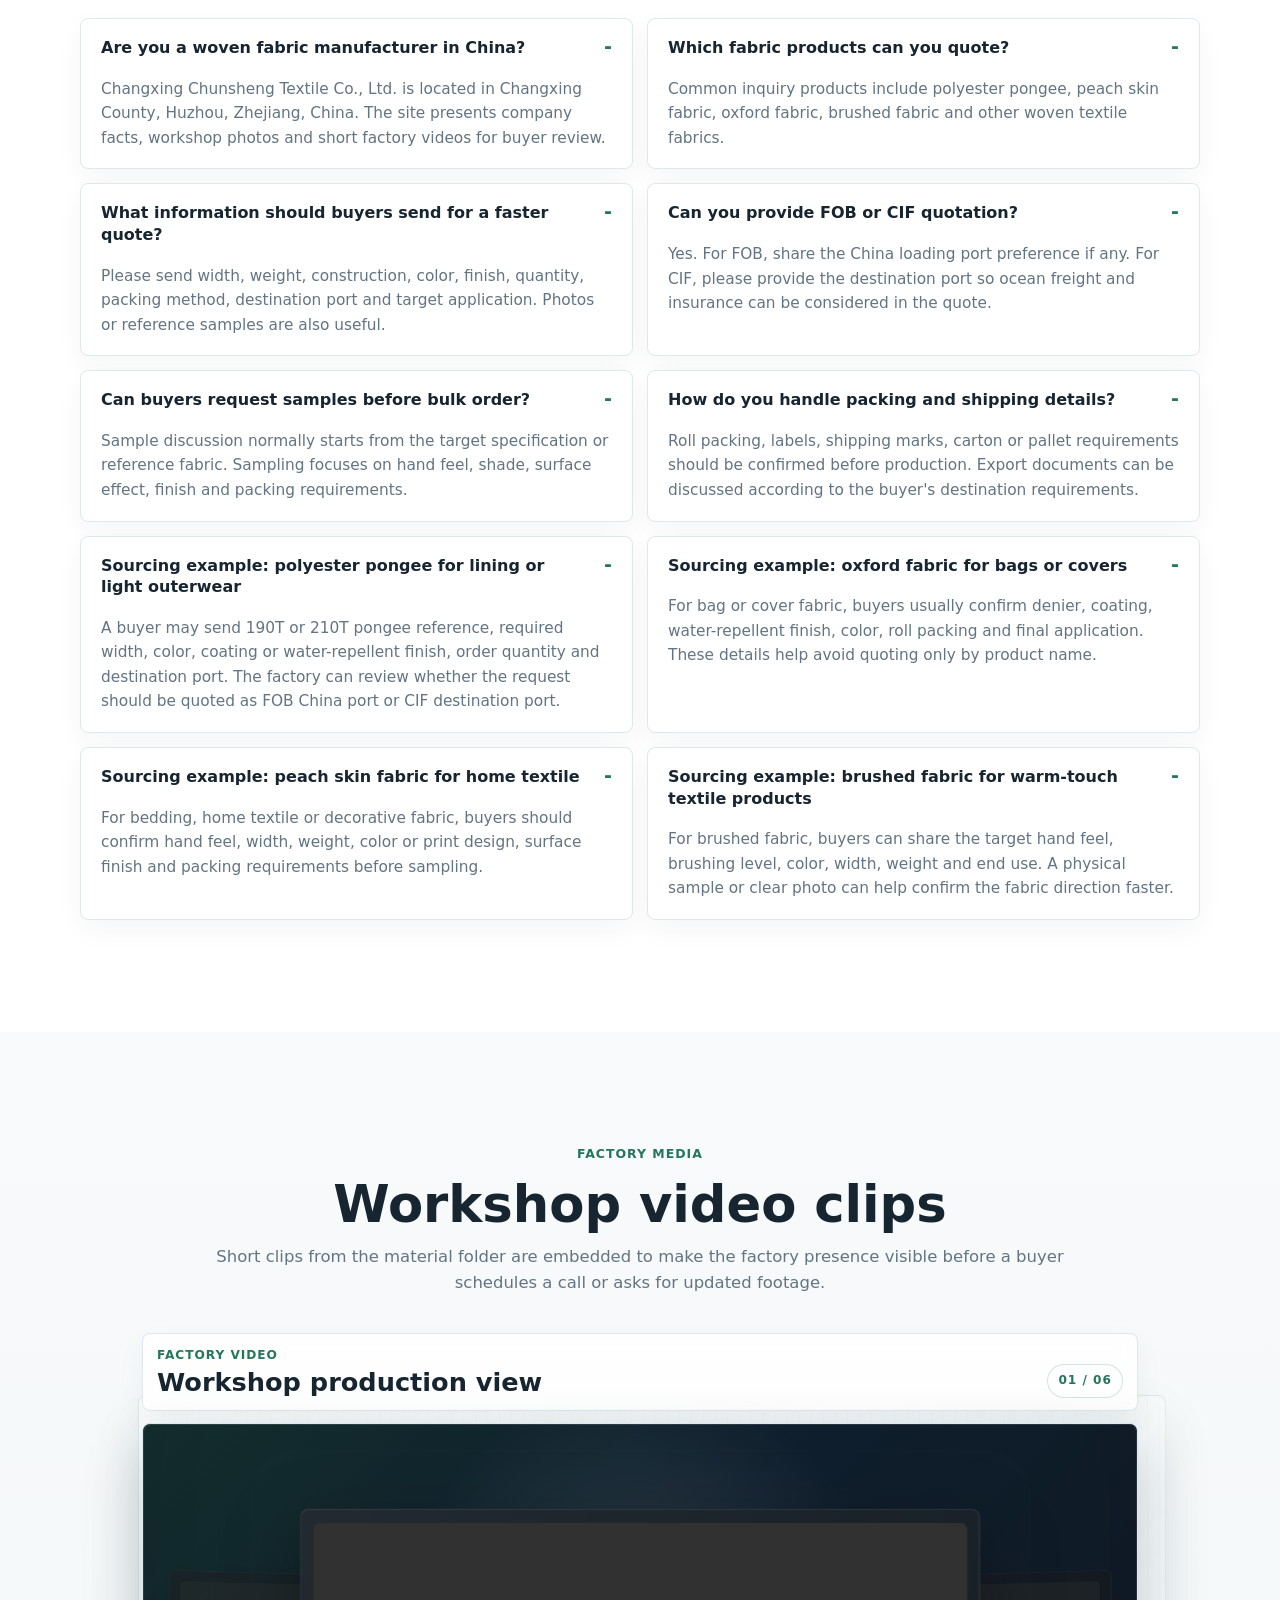
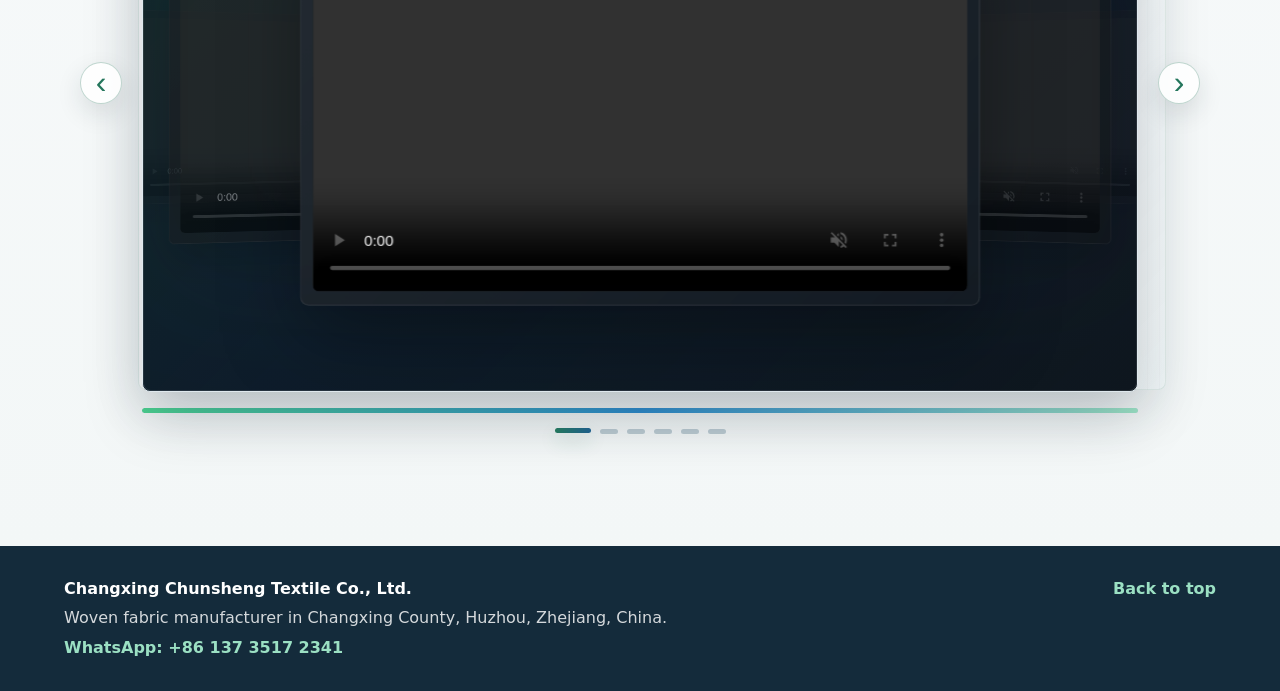
==== commit 0b56b4d6: "Make FAQ cases visible" ====
--- a/cloudflare-git-dist/index.html
+++ b/cloudflare-git-dist/index.html
@@ -158,7 +158,7 @@
         <a href="#products" data-i18n="navProducts">Products</a>
         <a href="#factory" data-i18n="navFactory">Factory</a>
         <a href="#profile" data-i18n="navProfile">Profile</a>
-        <a href="#faq" data-i18n="navFaq">FAQ</a>
+        <a href="#faq" data-i18n="navFaq">FAQ / Cases</a>
         <a href="#videos" data-i18n="navVideos">Videos</a>
         <a class="nav-cta" href="#inquiry" data-i18n="navInquiry">Inquiry</a>
       </nav>
@@ -403,11 +403,11 @@
 
       <section id="faq" class="section faq-section">
         <div class="section-heading">
-          <p class="eyebrow" data-i18n="faqEyebrow">Buyer FAQ</p>
-          <h2 data-i18n="faqTitle">Common questions before requesting a fabric quotation</h2>
+          <p class="eyebrow" data-i18n="faqEyebrow">Buyer FAQ & sourcing cases</p>
+          <h2 data-i18n="faqTitle">Fabric quotation questions buyers usually ask before ordering</h2>
           <p data-i18n="faqCopy">
-            Clear sourcing details help both sides confirm practical fabric routes, cost terms and sample
-            requirements before bulk production.
+            These examples show the exact information buyers can send for pongee, peach skin, oxford and
+            brushed fabric quotation, including FOB or CIF discussion points.
           </p>
         </div>
         <div class="faq-grid">
@@ -418,42 +418,42 @@
               The site presents company facts, workshop photos and short factory videos for buyer review.
             </p>
           </details>
-          <details>
+          <details open>
             <summary data-i18n="faqQ2">Which fabric products can you quote?</summary>
             <p data-i18n="faqA2">
               Common inquiry products include polyester pongee, peach skin fabric, oxford fabric, brushed
               fabric and other woven textile fabrics.
             </p>
           </details>
-          <details>
+          <details open>
             <summary data-i18n="faqQ3">What information should buyers send for a faster quote?</summary>
             <p data-i18n="faqA3">
               Please send width, weight, construction, color, finish, quantity, packing method, destination
               port and target application. Photos or reference samples are also useful.
             </p>
           </details>
-          <details>
+          <details open>
             <summary data-i18n="faqQ4">Can you provide FOB or CIF quotation?</summary>
             <p data-i18n="faqA4">
               Yes. For FOB, share the China loading port preference if any. For CIF, please provide the
               destination port so ocean freight and insurance can be considered in the quote.
             </p>
           </details>
-          <details>
+          <details open>
             <summary data-i18n="faqQ5">Can buyers request samples before bulk order?</summary>
             <p data-i18n="faqA5">
               Sample discussion normally starts from the target specification or reference fabric. Sampling
               focuses on hand feel, shade, surface effect, finish and packing requirements.
             </p>
           </details>
-          <details>
+          <details open>
             <summary data-i18n="faqQ6">How do you handle packing and shipping details?</summary>
             <p data-i18n="faqA6">
               Roll packing, labels, shipping marks, carton or pallet requirements should be confirmed before
               production. Export documents can be discussed according to the buyer's destination requirements.
             </p>
           </details>
-          <details>
+          <details open>
             <summary data-i18n="faqQ7">Sourcing example: polyester pongee for lining or light outerwear</summary>
             <p data-i18n="faqA7">
               A buyer may send 190T or 210T pongee reference, required width, color, coating or water-repellent
@@ -461,21 +461,21 @@
               quoted as FOB China port or CIF destination port.
             </p>
           </details>
-          <details>
+          <details open>
             <summary data-i18n="faqQ8">Sourcing example: oxford fabric for bags or covers</summary>
             <p data-i18n="faqA8">
               For bag or cover fabric, buyers usually confirm denier, coating, water-repellent finish, color,
               roll packing and final application. These details help avoid quoting only by product name.
             </p>
           </details>
-          <details>
+          <details open>
             <summary data-i18n="faqQ9">Sourcing example: peach skin fabric for home textile</summary>
             <p data-i18n="faqA9">
               For bedding, home textile or decorative fabric, buyers should confirm hand feel, width, weight,
               color or print design, surface finish and packing requirements before sampling.
             </p>
           </details>
-          <details>
+          <details open>
             <summary data-i18n="faqQ10">Sourcing example: brushed fabric for warm-touch textile products</summary>
             <p data-i18n="faqA10">
               For brushed fabric, buyers can share the target hand feel, brushing level, color, width, weight
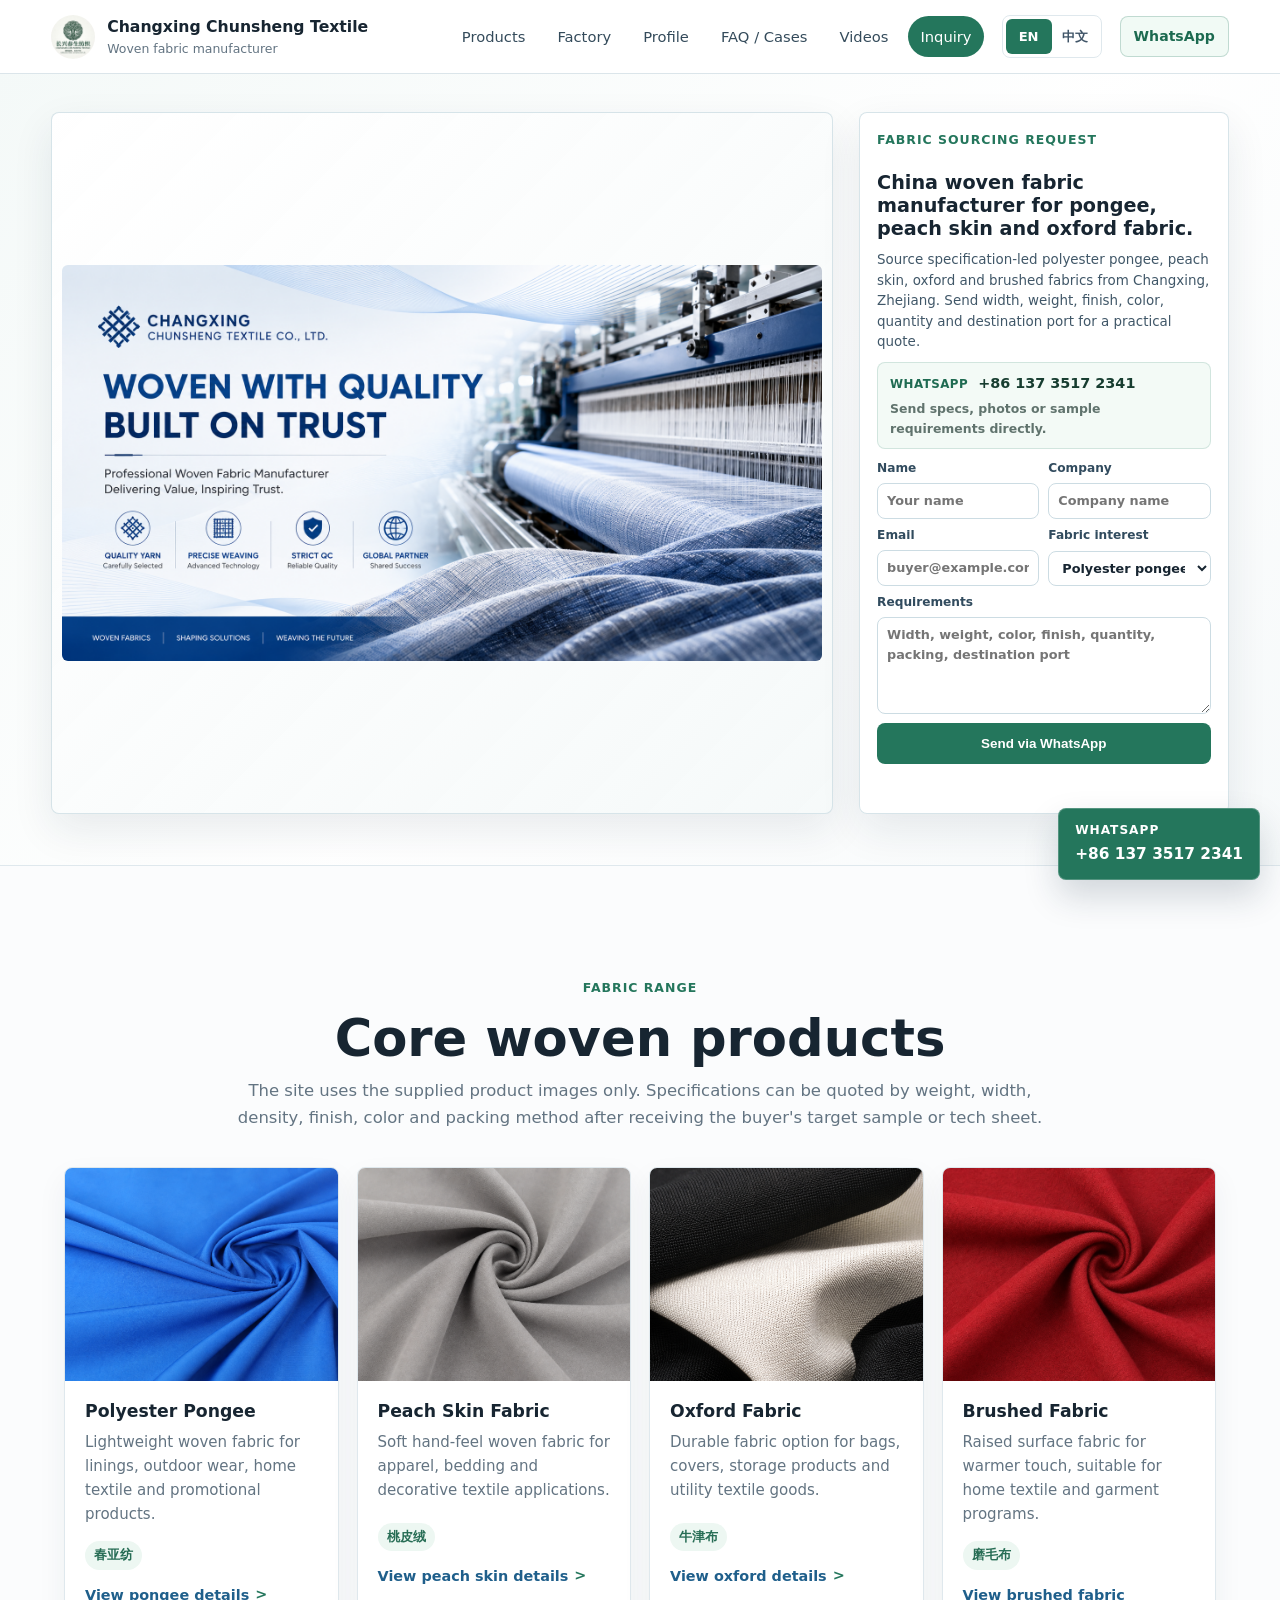
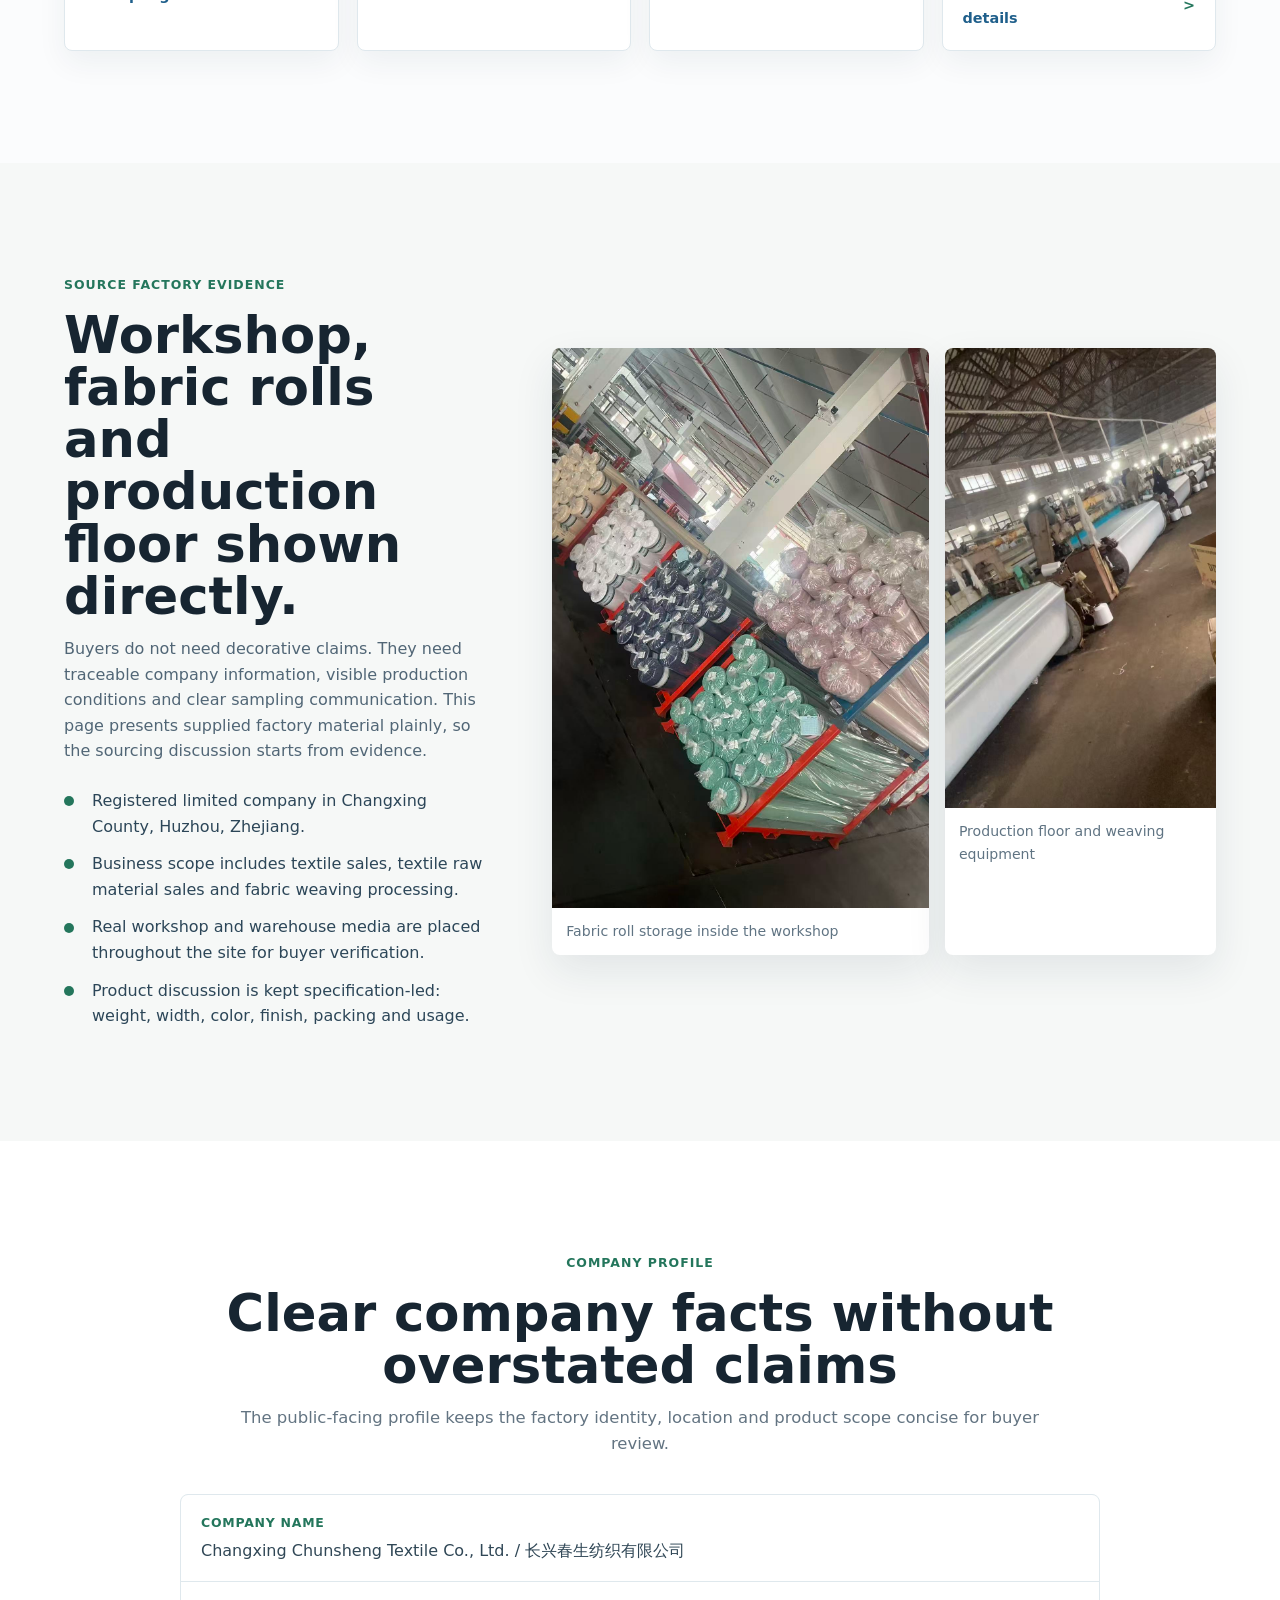
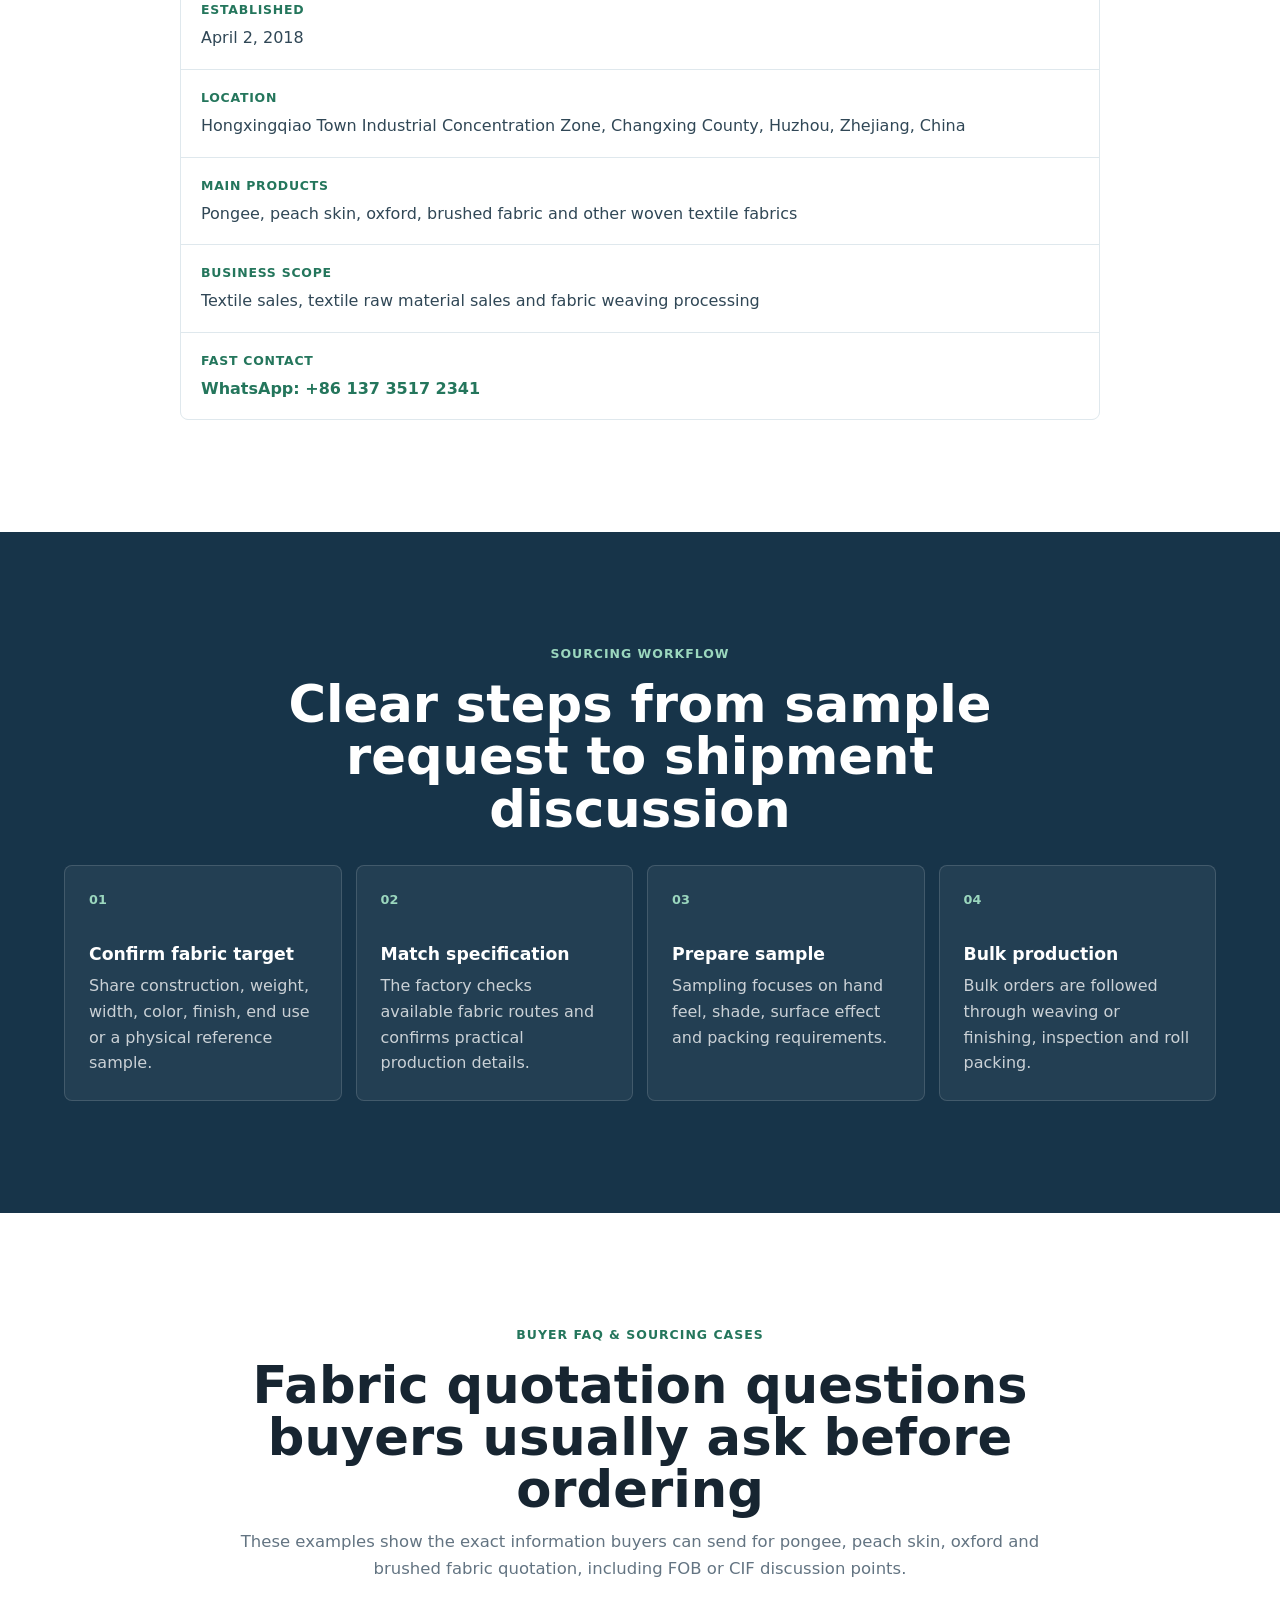
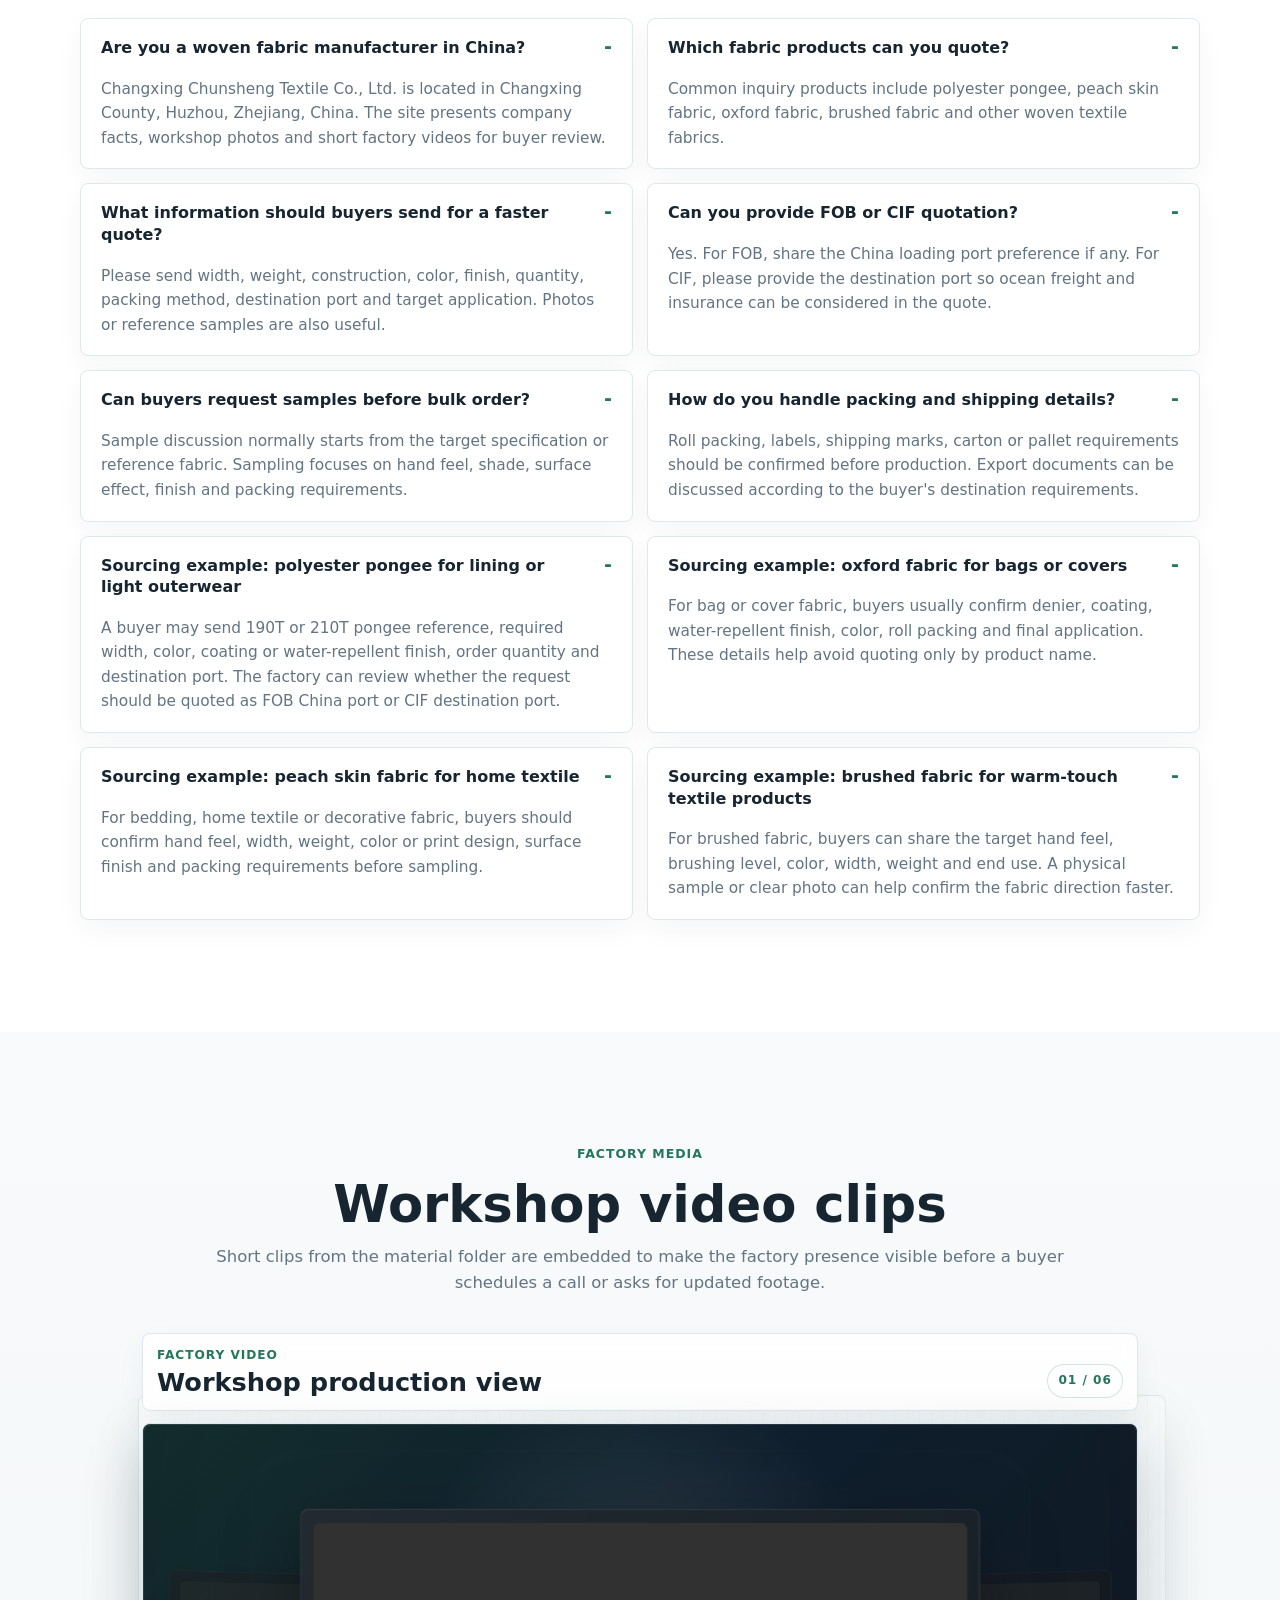
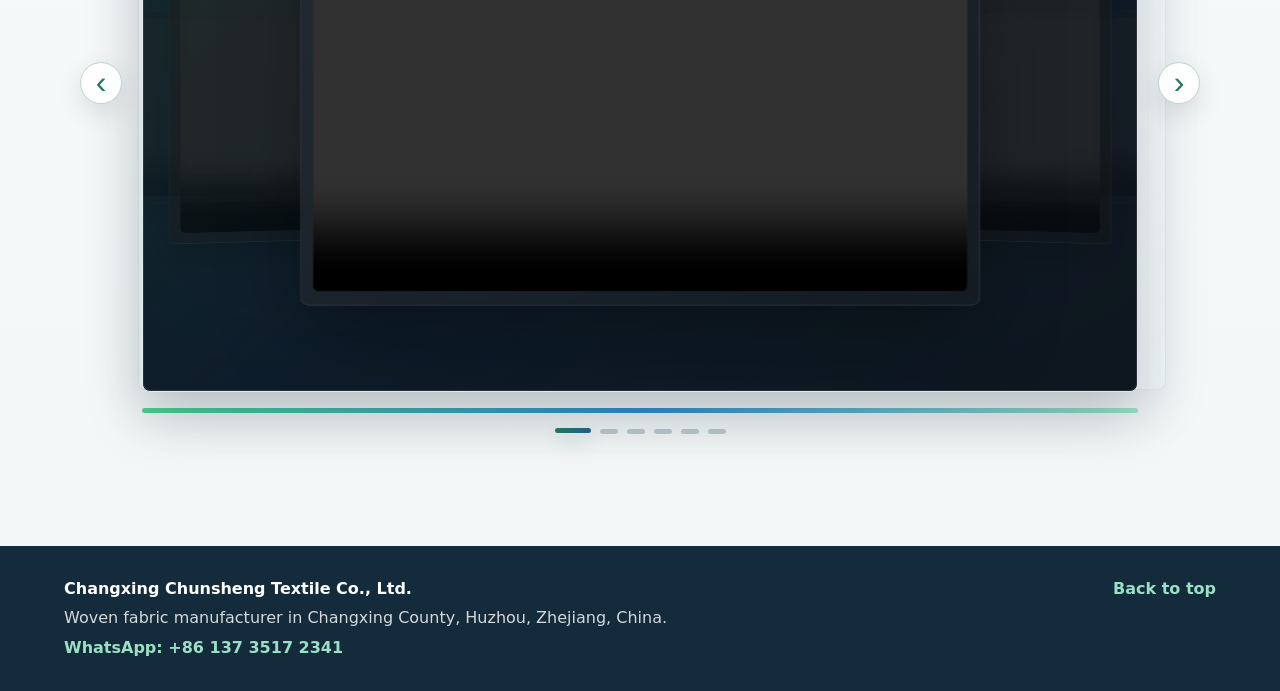
==== commit bd442085: "Bust script cache for FAQ translations" ====
--- a/cloudflare-git-dist/index.html
+++ b/cloudflare-git-dist/index.html
@@ -24,7 +24,7 @@
     <meta property="og:image" content="https://textiles.junyan911s.workers.dev/assets/images/brand/hero-en.png" />
     <meta name="analytics-endpoint" content="" />
     <link rel="stylesheet" href="styles.css" />
-    <script defer src="script.js"></script>
+    <script defer src="script.js?v=20260622-faq-visible"></script>
     <script defer src="analytics.js"></script>
     <script type="application/ld+json">
       {
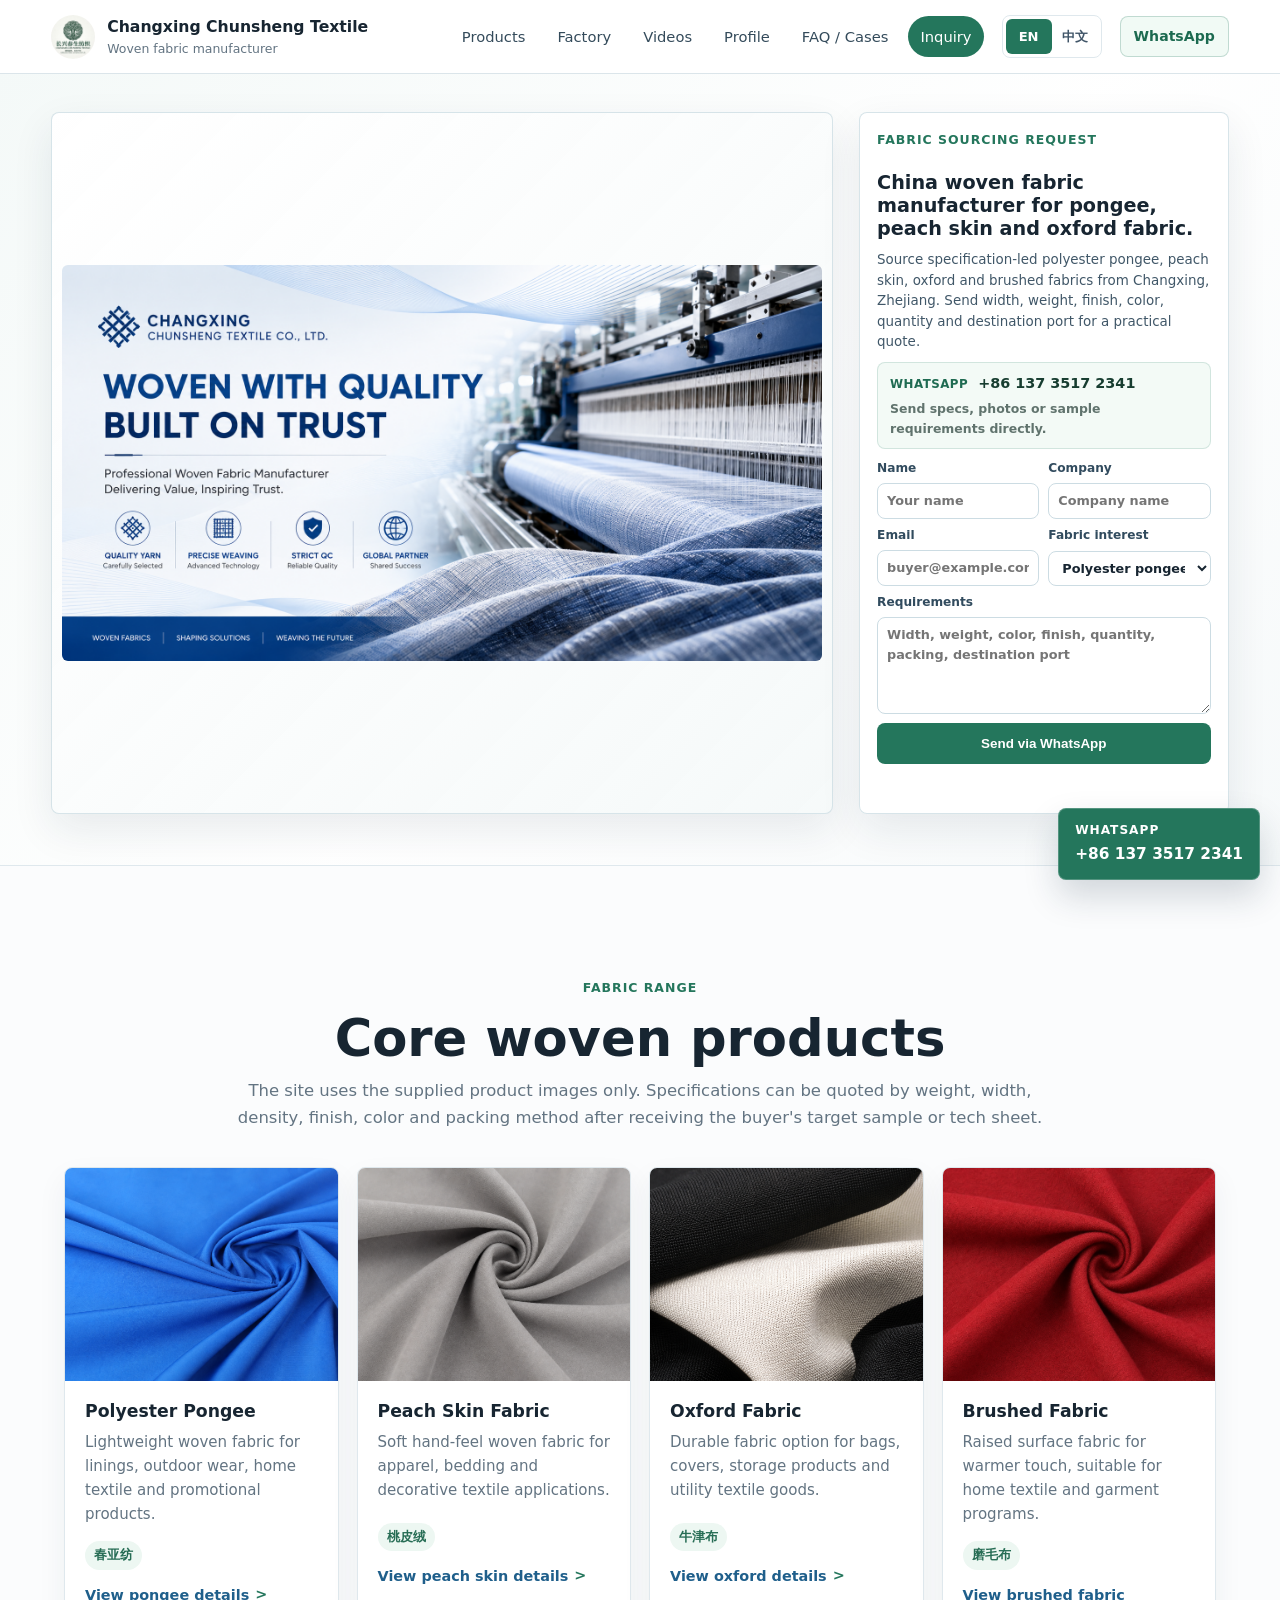
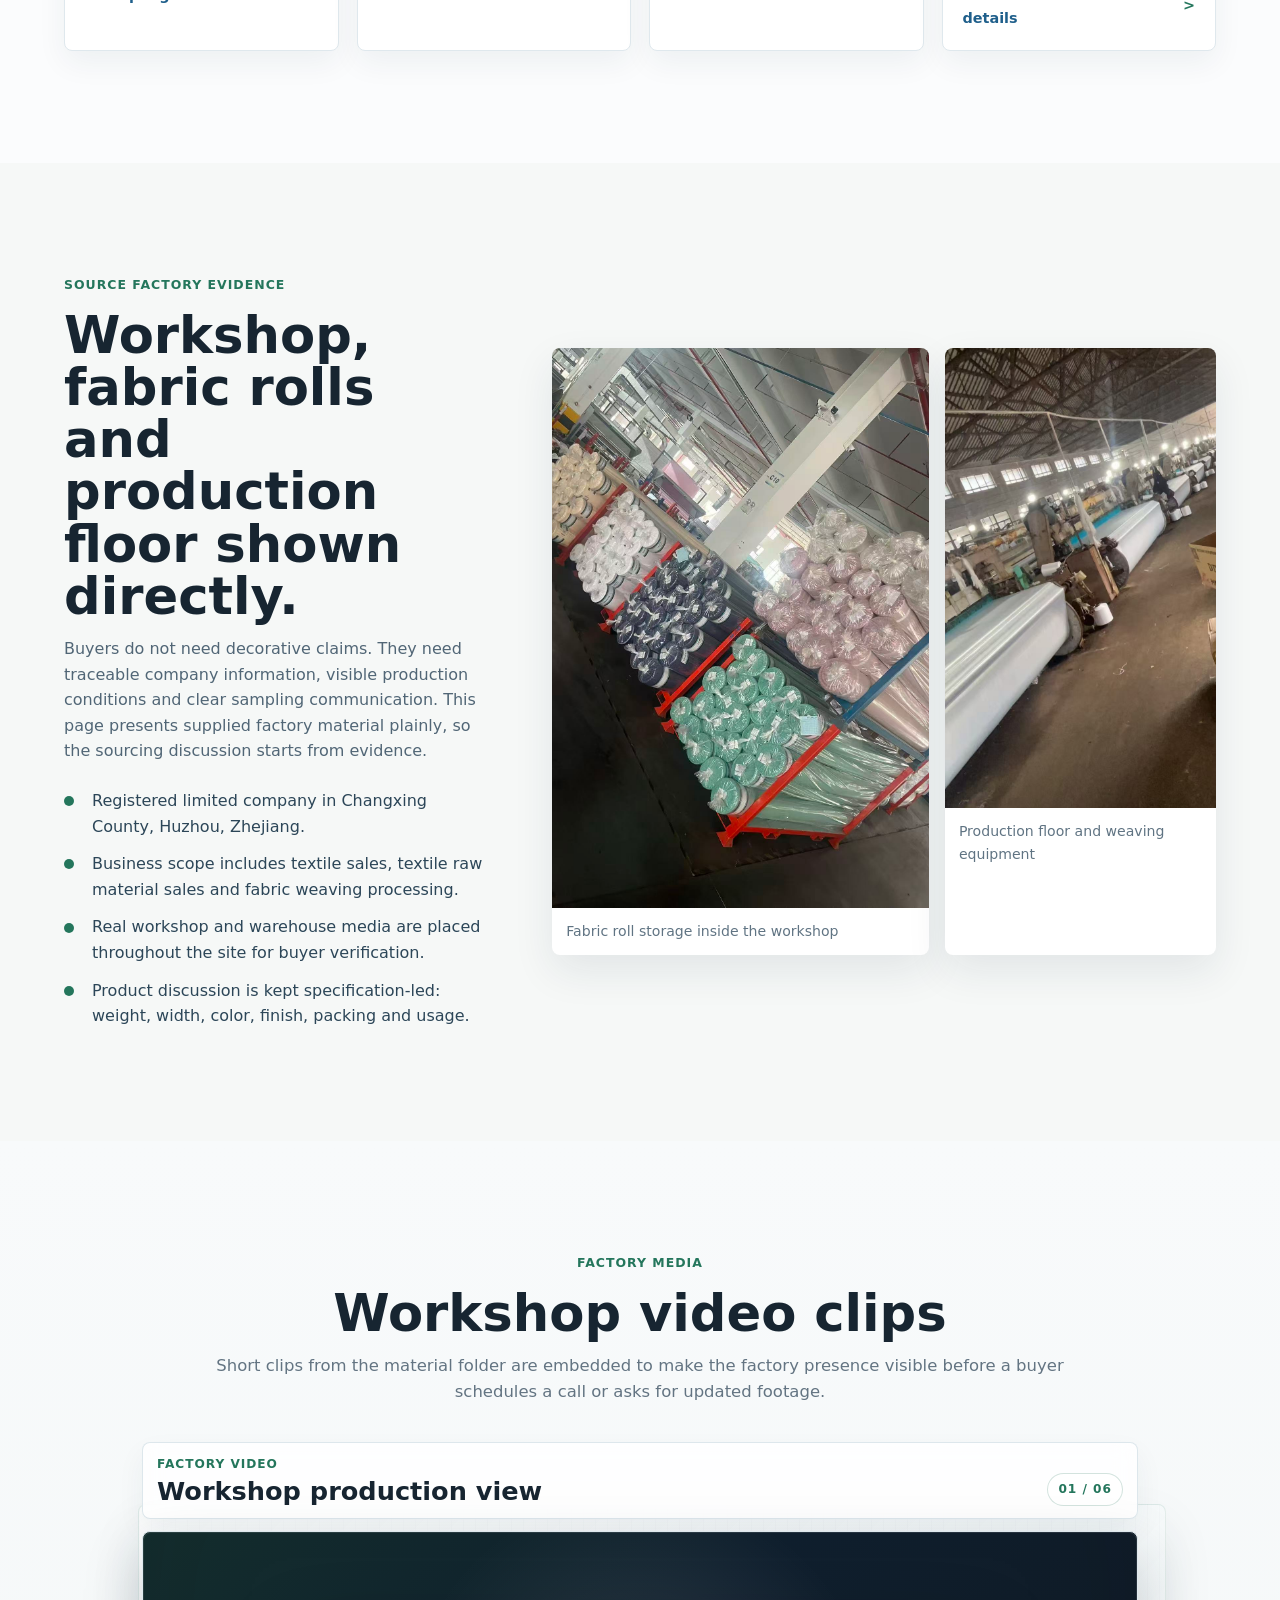
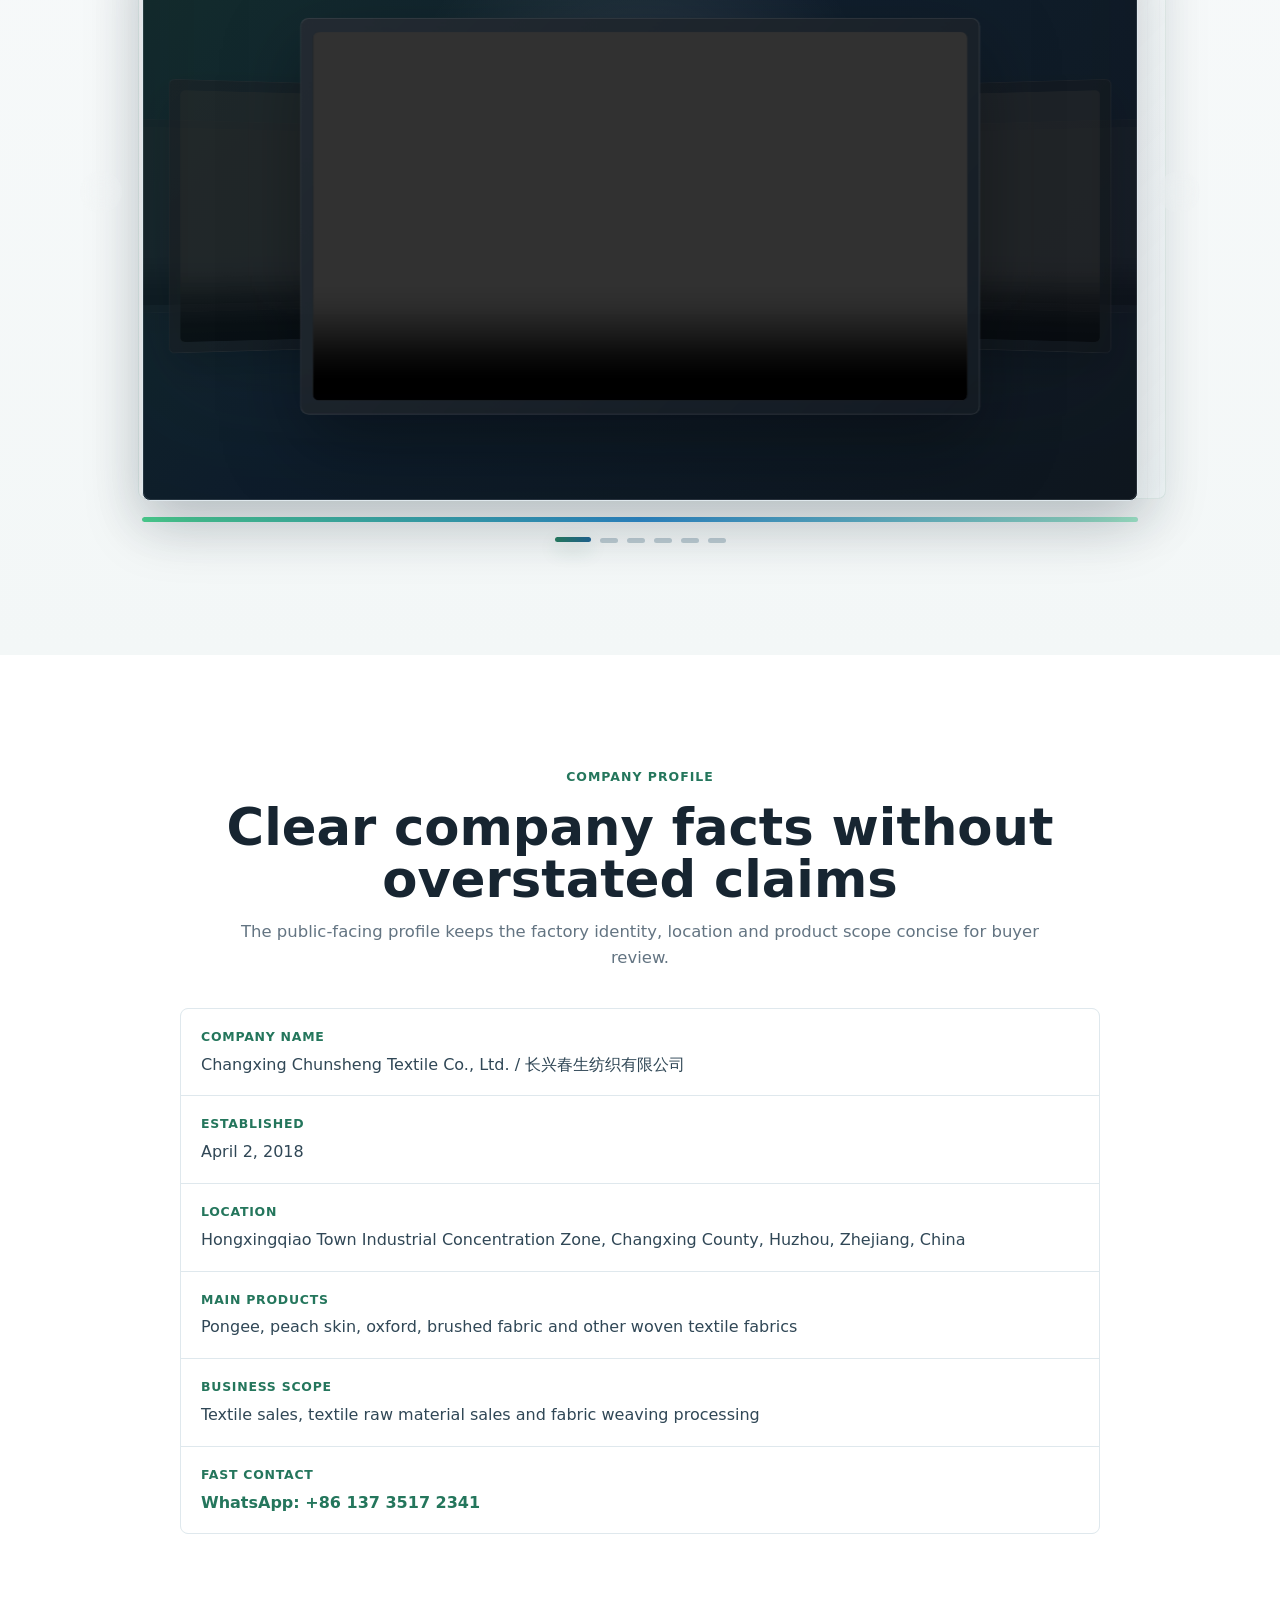
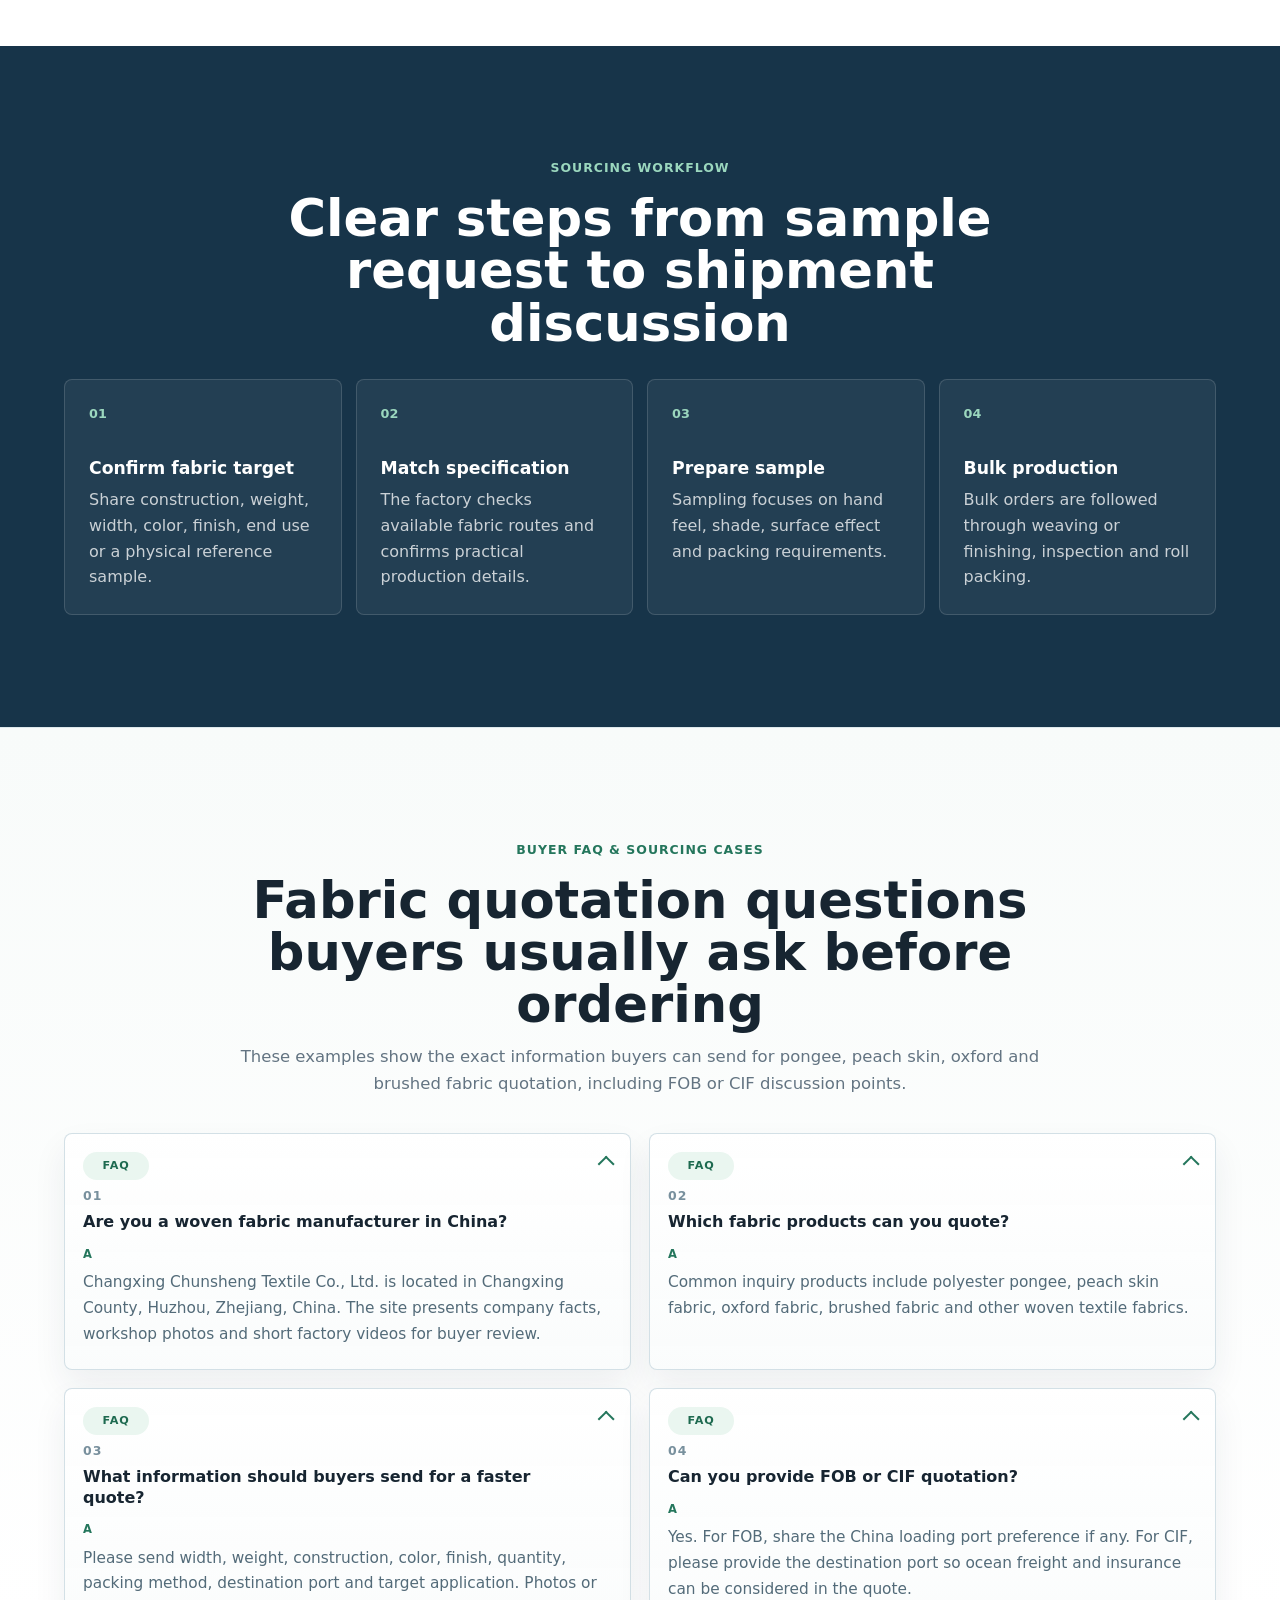
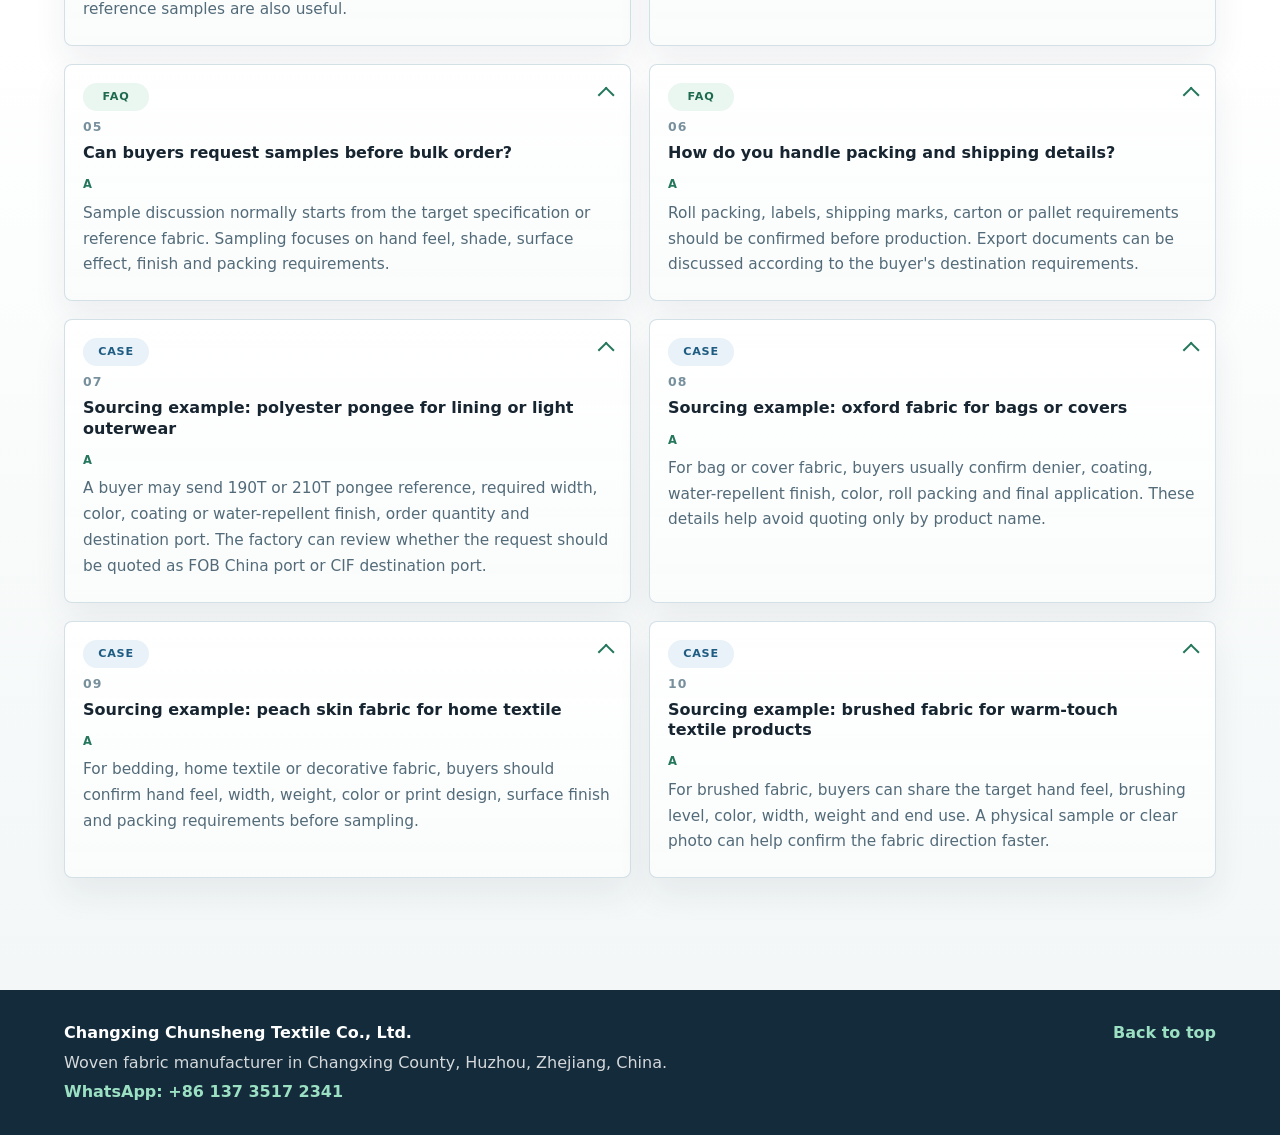
==== commit b34c3796: "Polish FAQ cards and move videos" ====
--- a/cloudflare-git-dist/index.html
+++ b/cloudflare-git-dist/index.html
@@ -23,8 +23,8 @@
     <meta property="og:url" content="https://textiles.junyan911s.workers.dev/" />
     <meta property="og:image" content="https://textiles.junyan911s.workers.dev/assets/images/brand/hero-en.png" />
     <meta name="analytics-endpoint" content="" />
-    <link rel="stylesheet" href="styles.css" />
-    <script defer src="script.js?v=20260622-faq-visible"></script>
+    <link rel="stylesheet" href="styles.css?v=20260622-faq-style" />
+    <script defer src="script.js?v=20260622-faq-style"></script>
     <script defer src="analytics.js"></script>
     <script type="application/ld+json">
       {
@@ -157,9 +157,9 @@
       <nav id="site-nav" class="site-nav" data-nav>
         <a href="#products" data-i18n="navProducts">Products</a>
         <a href="#factory" data-i18n="navFactory">Factory</a>
+        <a href="#videos" data-i18n="navVideos">Videos</a>
         <a href="#profile" data-i18n="navProfile">Profile</a>
         <a href="#faq" data-i18n="navFaq">FAQ / Cases</a>
-        <a href="#videos" data-i18n="navVideos">Videos</a>
         <a class="nav-cta" href="#inquiry" data-i18n="navInquiry">Inquiry</a>
       </nav>
       <div class="language-switch" aria-label="Language switch">
--- a/cloudflare-git-dist/styles.css
+++ b/cloudflare-git-dist/styles.css
@@ -29,6 +29,11 @@
   color: var(--ink);
   background: var(--paper);
   line-height: 1.6;
+}
+
+main {
+  display: flex;
+  flex-direction: column;
 }
 
 img,
@@ -490,6 +495,7 @@
 }
 
 .factory-section {
+  order: 3;
   display: grid;
   grid-template-columns: minmax(0, 0.78fr) minmax(0, 1.22fr);
   gap: clamp(28px, 5vw, 64px);
@@ -561,6 +567,7 @@
 }
 
 .verification {
+  order: 5;
   background: var(--surface);
 }
 
@@ -605,6 +612,7 @@
 }
 
 .process-section {
+  order: 6;
   background: #173449;
   color: #fff;
 }
@@ -644,56 +652,132 @@
 }
 
 .faq-section {
-  background: var(--surface);
+  order: 7;
+  background:
+    linear-gradient(180deg, #f8fbfa 0%, #ffffff 48%, #f3f7f7 100%);
+  border-top: 1px solid rgba(214, 226, 232, 0.72);
 }
 
 .faq-grid {
   display: grid;
   grid-template-columns: repeat(2, minmax(0, 1fr));
-  gap: 14px;
-  max-width: 1120px;
+  gap: 18px;
+  max-width: 1180px;
   margin: 0 auto;
+  counter-reset: faq;
 }
 
 .faq-grid details {
-  border: 1px solid var(--line);
-  border-radius: var(--radius);
-  background: #fff;
-  box-shadow: 0 10px 26px rgba(24, 47, 65, 0.045);
+  position: relative;
+  min-height: 100%;
+  overflow: hidden;
+  border: 1px solid rgba(208, 222, 228, 0.92);
+  border-radius: var(--radius);
+  background:
+    linear-gradient(180deg, rgba(255, 255, 255, 0.98), rgba(250, 252, 252, 0.96)),
+    #fff;
+  box-shadow: 0 16px 34px rgba(24, 47, 65, 0.07);
+  counter-increment: faq;
+  transition:
+    border-color 180ms ease,
+    box-shadow 180ms ease,
+    transform 180ms ease;
+}
+
+.faq-grid details:hover {
+  border-color: rgba(36, 118, 92, 0.28);
+  box-shadow: 0 20px 42px rgba(24, 47, 65, 0.09);
+  transform: translateY(-2px);
+}
+
+.faq-grid details::before {
+  content: "FAQ";
+  position: absolute;
+  top: 18px;
+  left: 18px;
+  display: inline-flex;
+  align-items: center;
+  justify-content: center;
+  min-width: 48px;
+  height: 28px;
+  padding: 0 9px;
+  border-radius: 999px;
+  color: #1e6a50;
+  background: #eaf6f0;
+  font-size: 0.7rem;
+  font-weight: 900;
+  letter-spacing: 0.07em;
+}
+
+.faq-grid details:nth-child(n + 7)::before {
+  content: "CASE";
+  color: #1e5c82;
+  background: #e8f2f8;
 }
 
 .faq-grid summary {
   position: relative;
-  padding: 18px 48px 18px 20px;
+  min-height: 92px;
+  padding: 54px 54px 12px 18px;
   color: var(--ink);
   font-weight: 850;
-  line-height: 1.35;
+  line-height: 1.28;
   cursor: pointer;
+  list-style: none;
 }
 
 .faq-grid summary::marker {
   content: "";
 }
 
+.faq-grid summary::-webkit-details-marker {
+  display: none;
+}
+
+.faq-grid summary::before {
+  content: counter(faq, decimal-leading-zero);
+  display: block;
+  margin-bottom: 8px;
+  color: #78909d;
+  font-size: 0.78rem;
+  font-weight: 900;
+  letter-spacing: 0.08em;
+}
+
 .faq-grid summary::after {
-  content: "+";
+  content: "";
   position: absolute;
-  top: 18px;
+  top: 22px;
   right: 20px;
-  color: var(--green);
-  font-size: 1.2rem;
-  line-height: 1;
+  width: 10px;
+  height: 10px;
+  border-top: 2px solid var(--green);
+  border-right: 2px solid var(--green);
+  transform: rotate(135deg);
+  transition: transform 180ms ease;
 }
 
 .faq-grid details[open] summary::after {
-  content: "-";
+  transform: rotate(-45deg) translateY(3px);
 }
 
 .faq-grid p {
   margin: 0;
-  padding: 0 20px 18px;
-  color: var(--muted);
+  padding: 0 18px 22px;
+  color: #536b79;
   font-size: 0.96rem;
+  line-height: 1.68;
+}
+
+.faq-grid p::before {
+  content: "A";
+  display: block;
+  margin-bottom: 6px;
+  color: var(--green);
+  font-size: 0.72rem;
+  font-weight: 900;
+  letter-spacing: 0.08em;
+  text-transform: uppercase;
 }
 
 .product-page {
@@ -856,6 +940,7 @@
 }
 
 .video-section {
+  order: 4;
   background:
     linear-gradient(180deg, #f8fafb 0%, #f3f7f7 100%);
 }
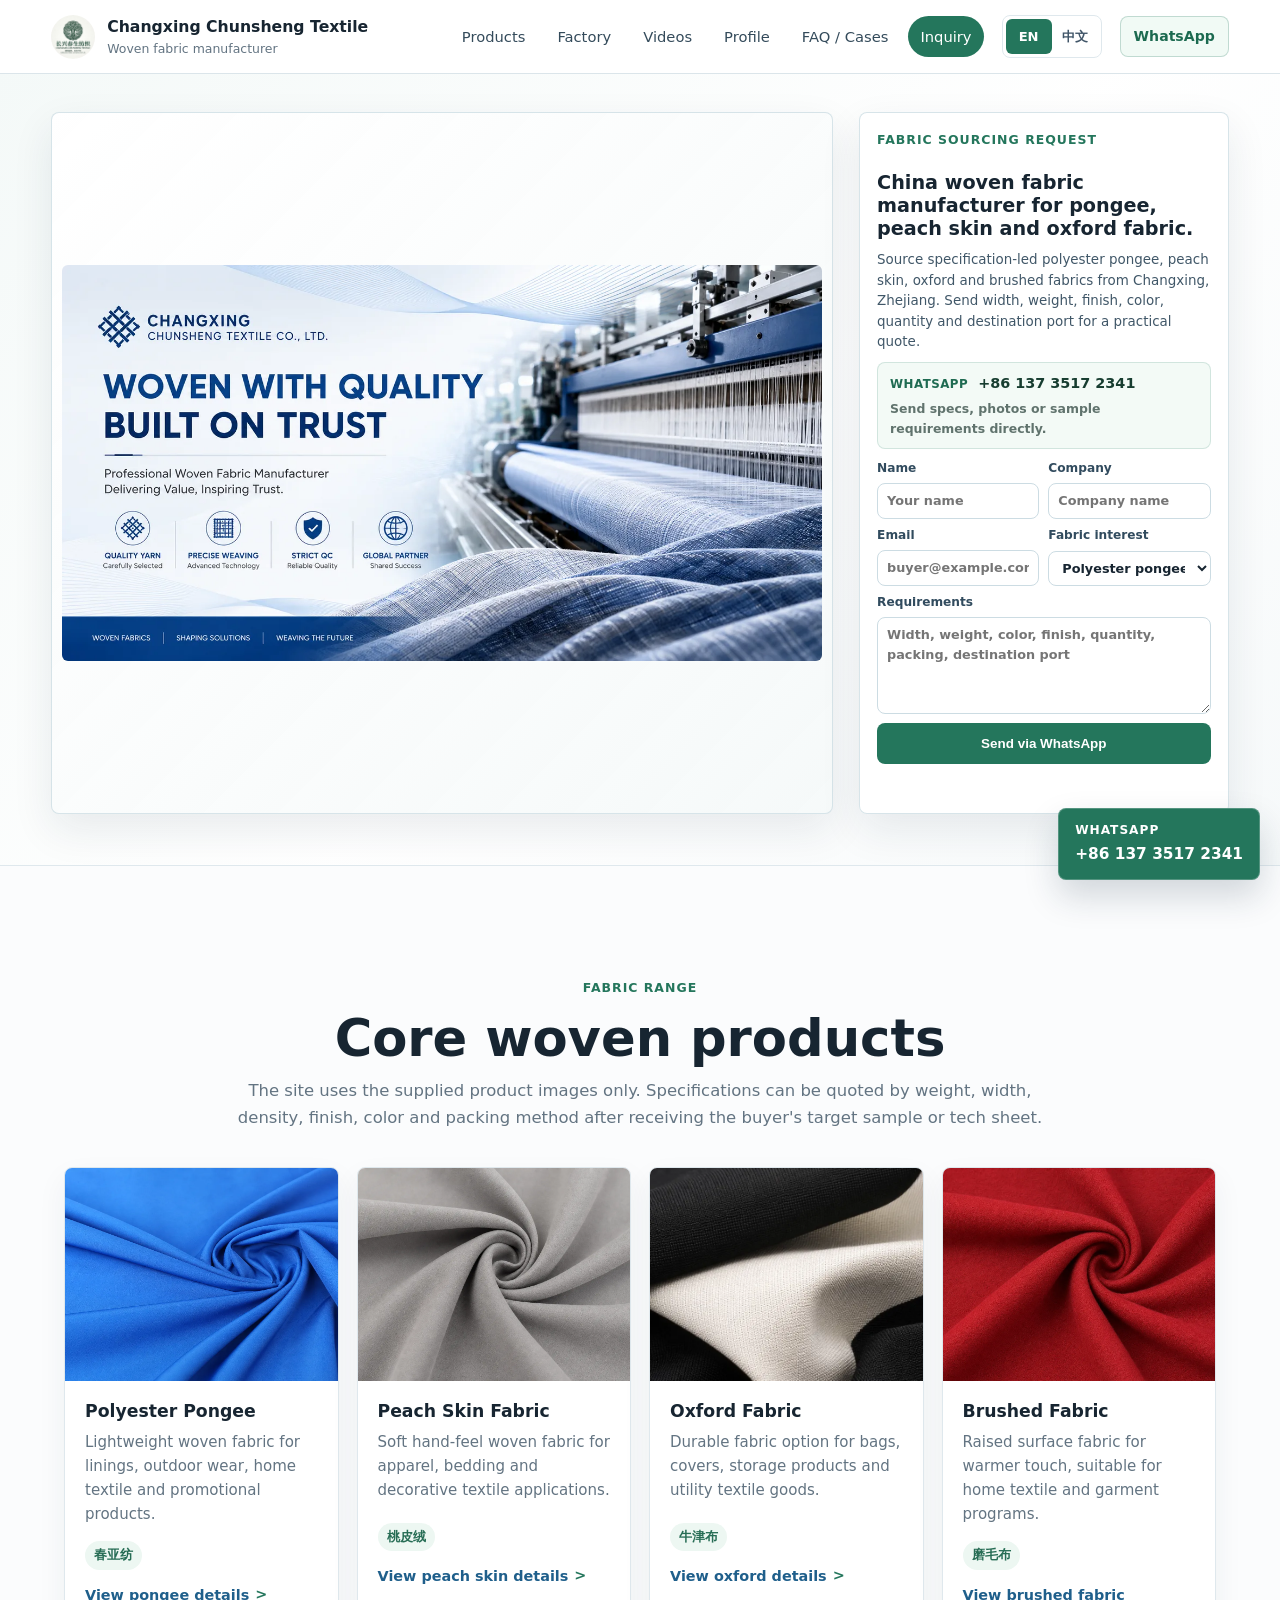
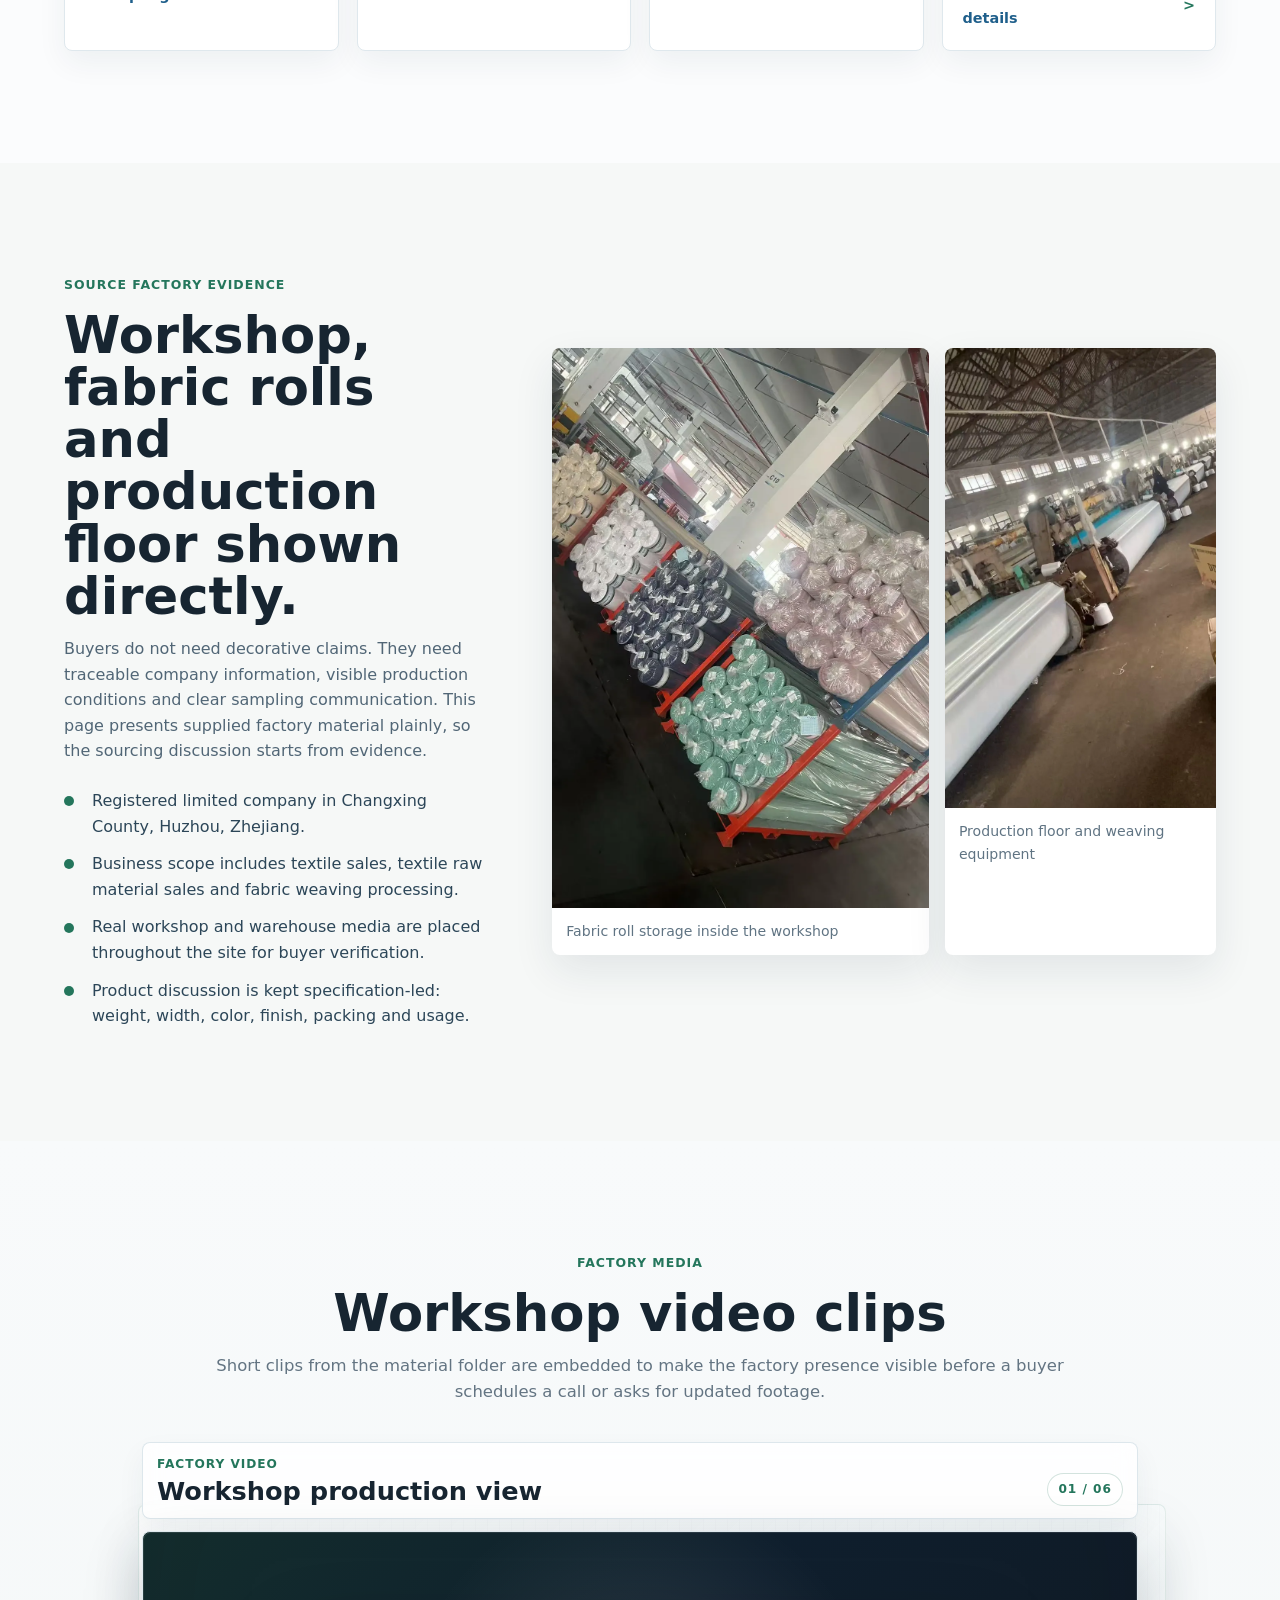
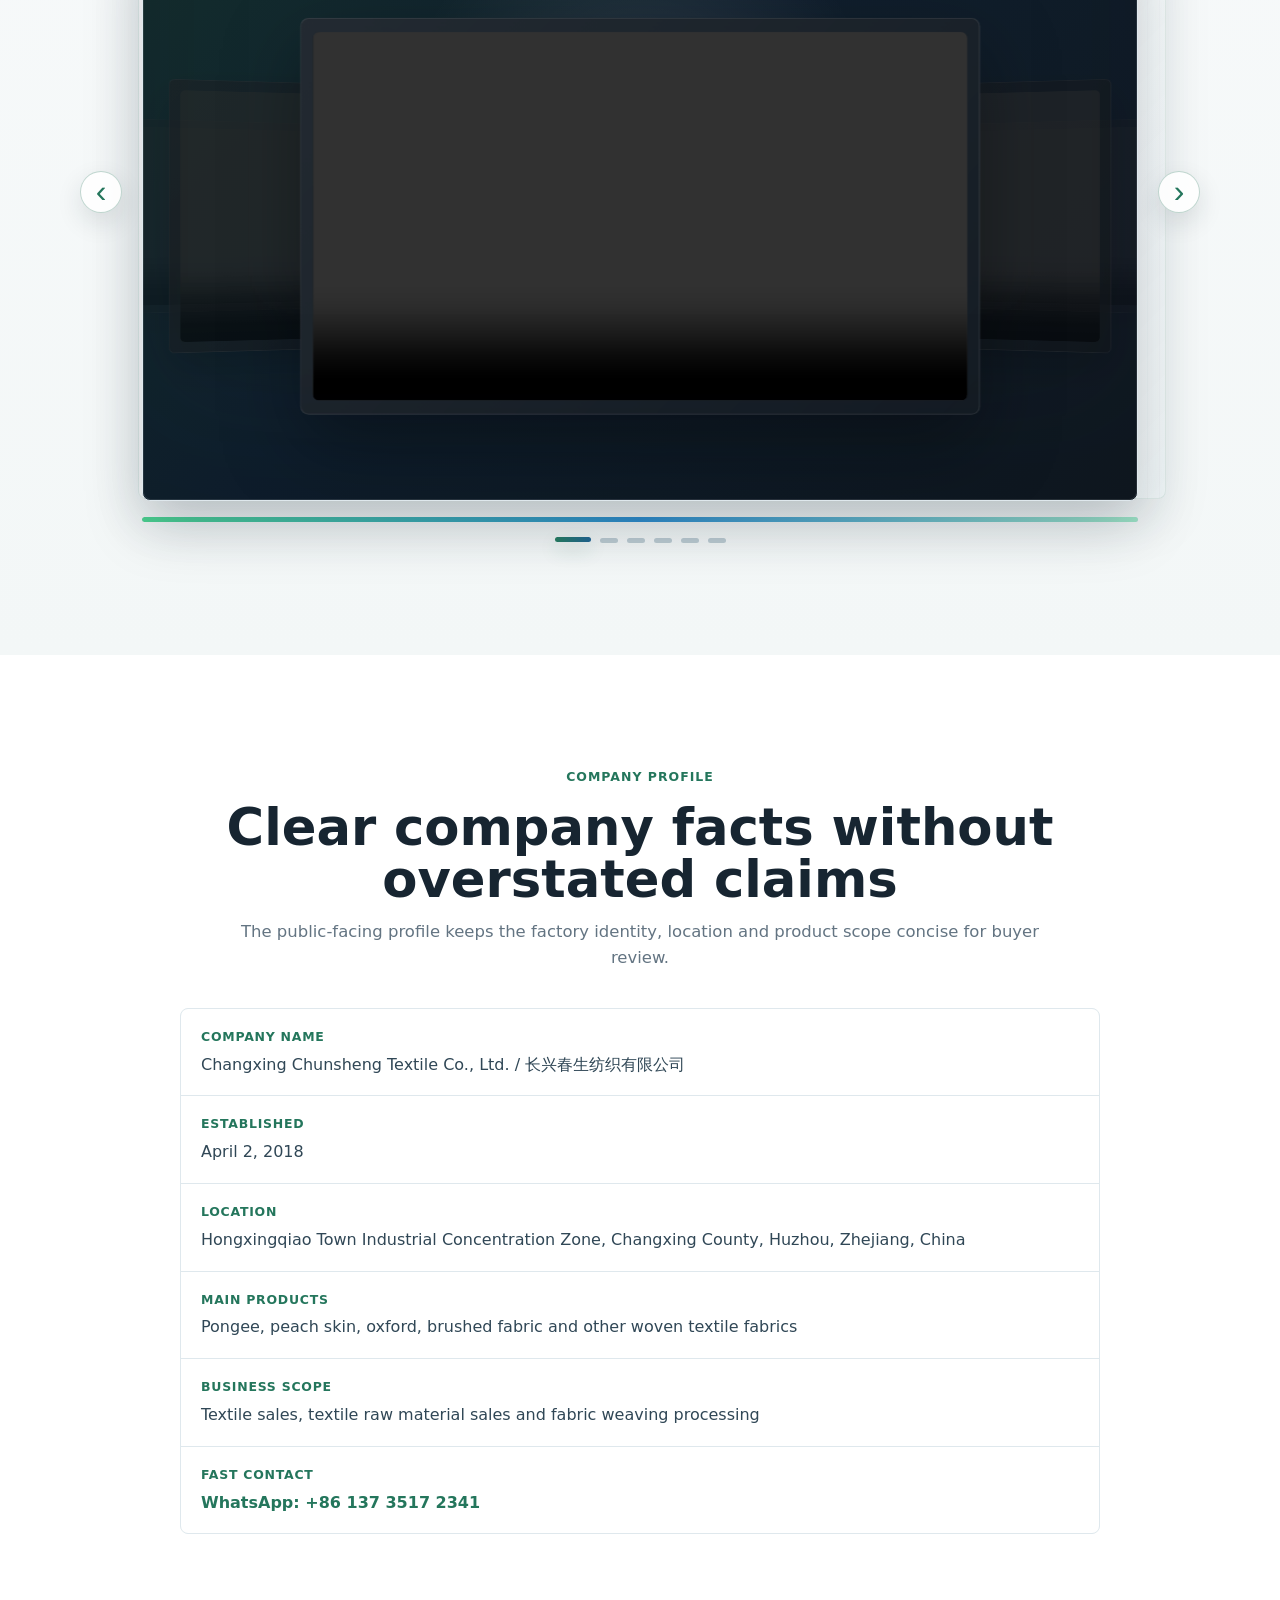
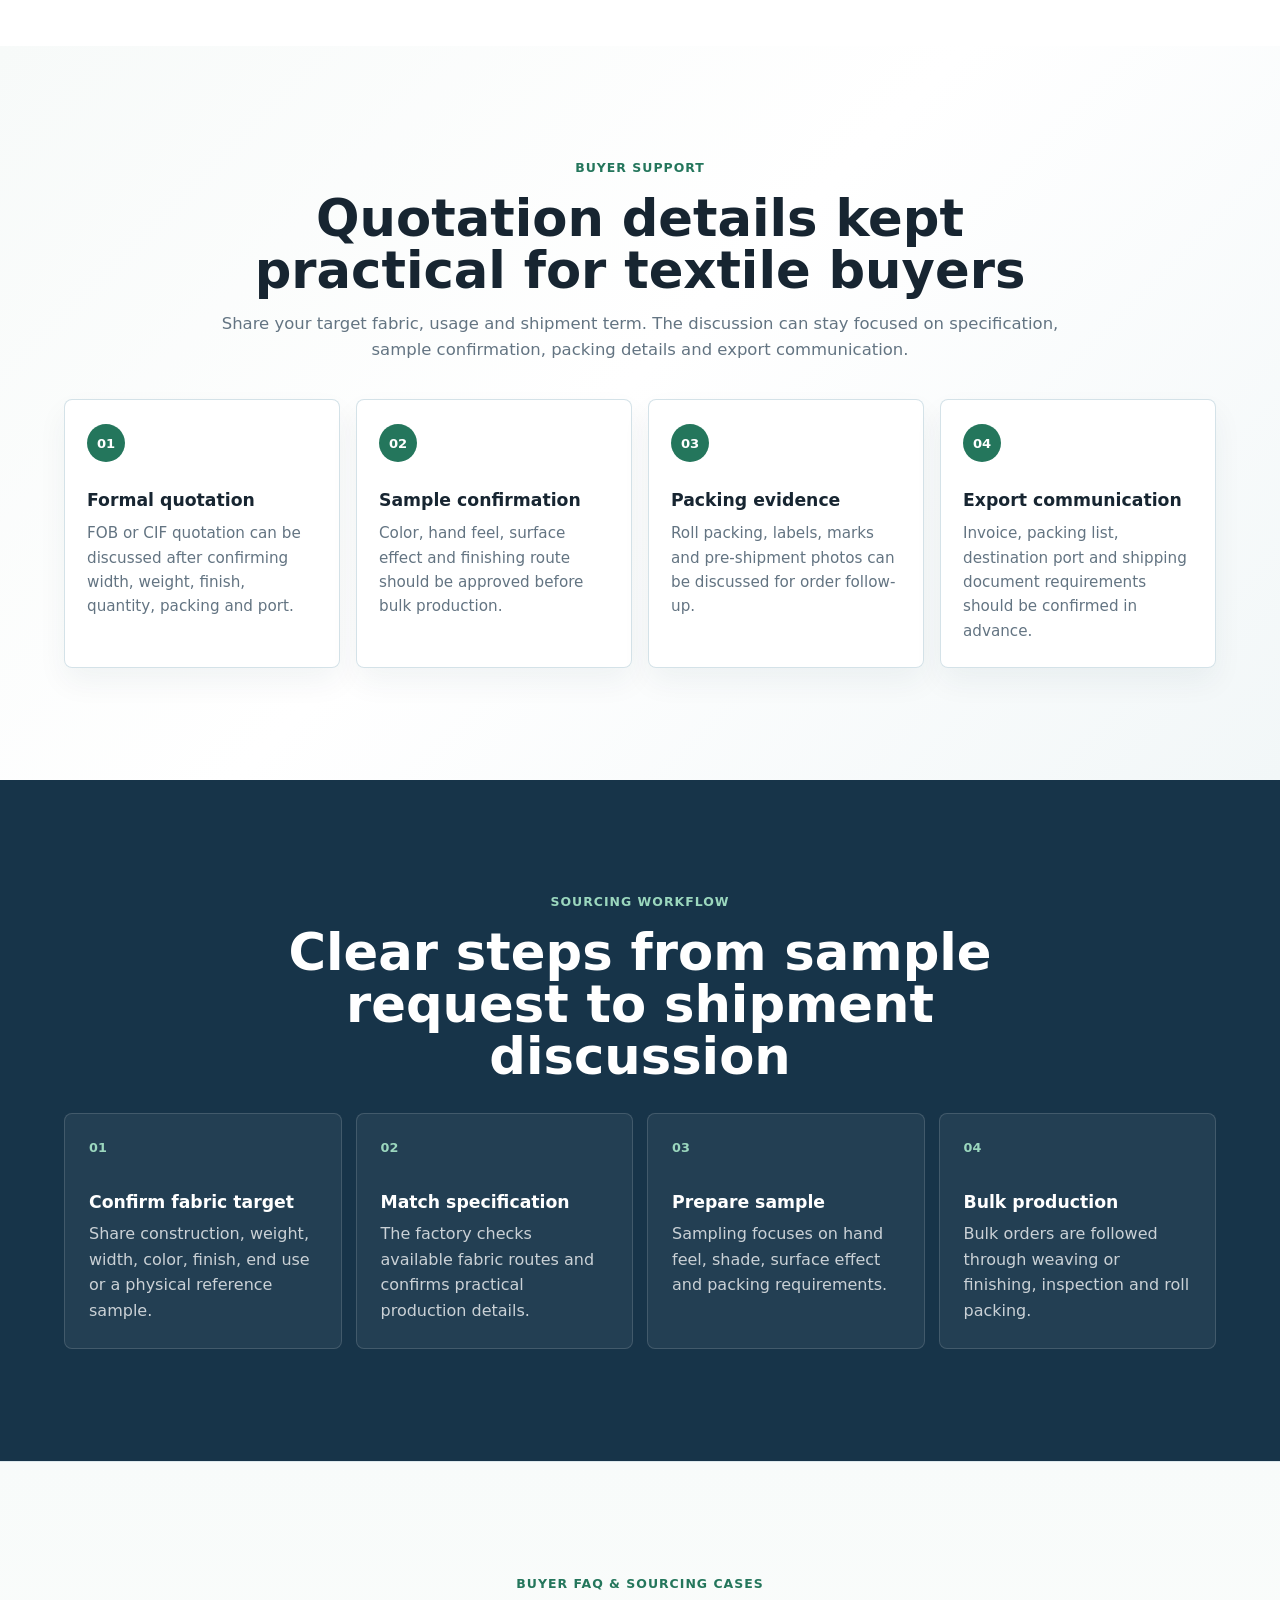
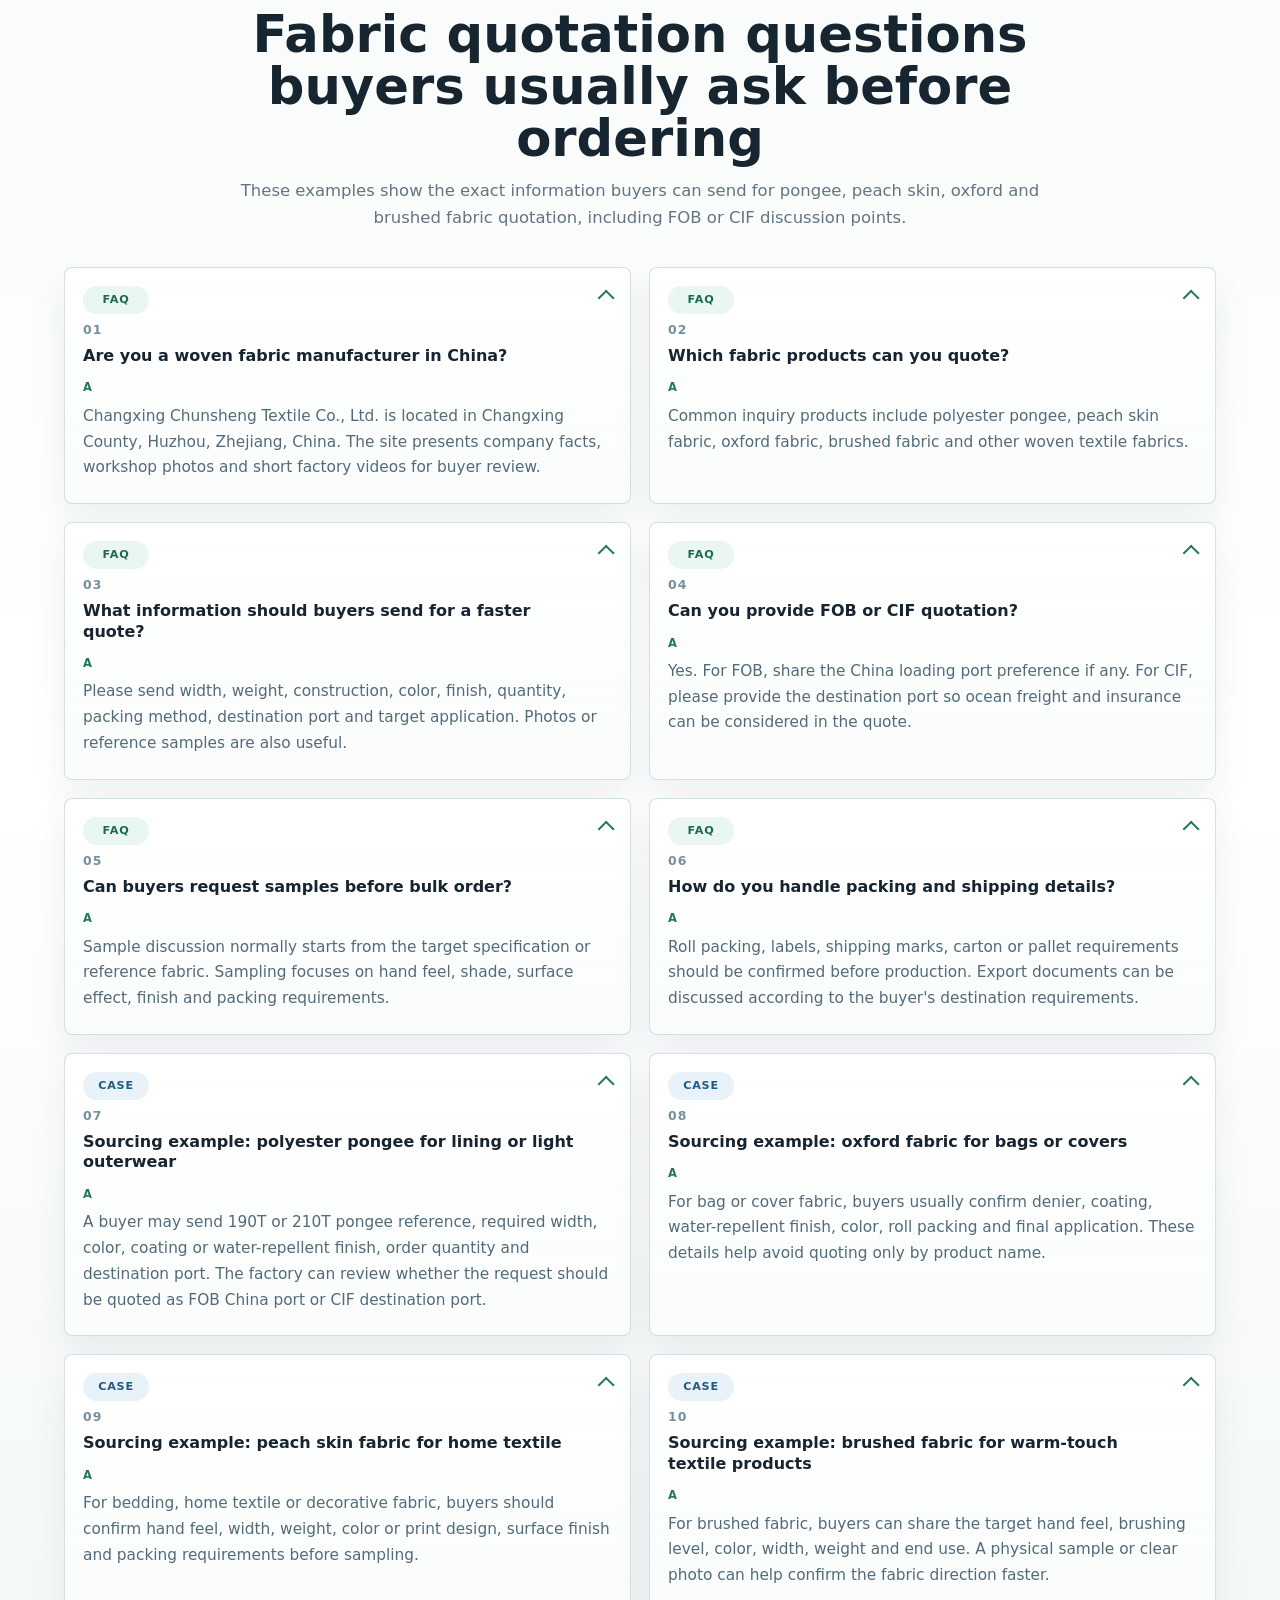
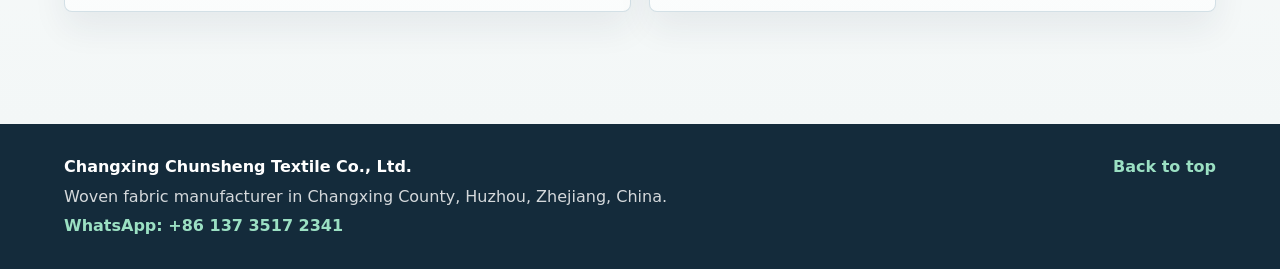
==== commit af26a8a1: "Improve textile site presentation" ====
--- a/cloudflare-git-dist/index.html
+++ b/cloudflare-git-dist/index.html
@@ -21,10 +21,10 @@
       content="Source polyester pongee, peach skin, oxford and brushed fabrics from a woven textile manufacturer in Zhejiang, China."
     />
     <meta property="og:url" content="https://textiles.junyan911s.workers.dev/" />
-    <meta property="og:image" content="https://textiles.junyan911s.workers.dev/assets/images/brand/hero-en.png" />
+    <meta property="og:image" content="https://textiles.junyan911s.workers.dev/assets/images/brand/hero-en.webp" />
     <meta name="analytics-endpoint" content="" />
-    <link rel="stylesheet" href="styles.css?v=20260622-faq-style" />
-    <script defer src="script.js?v=20260622-faq-style"></script>
+    <link rel="stylesheet" href="styles.css?v=20260622-local-improve" />
+    <script defer src="script.js?v=20260622-local-improve"></script>
     <script defer src="analytics.js"></script>
     <script type="application/ld+json">
       {
@@ -36,7 +36,7 @@
             "name": "Changxing Chunsheng Textile Co., Ltd.",
             "alternateName": "长兴春生纺织有限公司",
             "url": "https://textiles.junyan911s.workers.dev/",
-            "image": "https://textiles.junyan911s.workers.dev/assets/images/brand/hero-en.png",
+            "image": "https://textiles.junyan911s.workers.dev/assets/images/brand/hero-en.webp",
             "logo": "https://textiles.junyan911s.workers.dev/assets/images/brand/logo.jpg",
             "description": "Woven fabric manufacturer in Changxing County, Huzhou, Zhejiang, China, supplying polyester pongee, peach skin, oxford and brushed fabrics.",
             "foundingDate": "2018-04-02",
@@ -181,9 +181,11 @@
         <div class="hero-wrap">
           <div class="hero-cover-card">
             <img
-              src="assets/images/brand/hero-en.png"
+              src="assets/images/brand/hero-en.webp"
               alt="Changxing Chunsheng Textile English factory cover"
               data-cover-image
+              fetchpriority="high"
+              decoding="async"
             />
           </div>
           <div id="inquiry" class="hero-inquiry">
@@ -252,7 +254,7 @@
         <div class="product-grid">
           <article class="product-card">
             <button class="product-image-button" type="button" data-zoom-image>
-              <img src="assets/images/products/pongee.png" alt="Polyester pongee fabric sample" />
+              <img src="assets/images/products/pongee.webp" alt="Polyester pongee fabric sample" loading="lazy" decoding="async" />
             </button>
             <div>
               <h3 data-i18n="productPongeeTitle">Polyester Pongee</h3>
@@ -263,7 +265,7 @@
           </article>
           <article class="product-card">
             <button class="product-image-button" type="button" data-zoom-image>
-              <img src="assets/images/products/peach-skin.png" alt="Peach skin fabric sample" />
+              <img src="assets/images/products/peach-skin.webp" alt="Peach skin fabric sample" loading="lazy" decoding="async" />
             </button>
             <div>
               <h3 data-i18n="productPeachTitle">Peach Skin Fabric</h3>
@@ -274,7 +276,7 @@
           </article>
           <article class="product-card">
             <button class="product-image-button" type="button" data-zoom-image>
-              <img src="assets/images/products/oxford.png" alt="Oxford fabric sample" />
+              <img src="assets/images/products/oxford.webp" alt="Oxford fabric sample" loading="lazy" decoding="async" />
             </button>
             <div>
               <h3 data-i18n="productOxfordTitle">Oxford Fabric</h3>
@@ -285,7 +287,7 @@
           </article>
           <article class="product-card">
             <button class="product-image-button" type="button" data-zoom-image>
-              <img src="assets/images/products/brushed.png" alt="Brushed fabric sample" />
+              <img src="assets/images/products/brushed.webp" alt="Brushed fabric sample" loading="lazy" decoding="async" />
             </button>
             <div>
               <h3 data-i18n="productBrushedTitle">Brushed Fabric</h3>
@@ -315,173 +317,13 @@
         </div>
         <div class="factory-gallery">
           <figure>
-            <img src="assets/images/factory/warehouse.jpg" alt="Fabric rolls stored inside the Changxing Chunsheng Textile factory" />
+            <img src="assets/images/factory/warehouse.webp" alt="Fabric rolls stored inside the Changxing Chunsheng Textile factory" loading="lazy" decoding="async" />
             <figcaption data-i18n="factoryCaption1">Fabric roll storage inside the workshop</figcaption>
           </figure>
           <figure>
-            <img src="assets/images/factory/workshop.jpg" alt="Production floor with weaving equipment and fabric rolls" />
+            <img src="assets/images/factory/workshop.webp" alt="Production floor with weaving equipment and fabric rolls" loading="lazy" decoding="async" />
             <figcaption data-i18n="factoryCaption2">Production floor and weaving equipment</figcaption>
           </figure>
-        </div>
-      </section>
-
-      <section id="profile" class="section verification">
-        <div class="section-heading">
-          <p class="eyebrow" data-i18n="profileEyebrow">Company profile</p>
-          <h2 data-i18n="profileTitle">Clear company facts without overstated claims</h2>
-          <p data-i18n="profileCopy">
-            The public-facing profile keeps the factory identity, location and product scope concise for buyer
-            review.
-          </p>
-        </div>
-        <div class="verification-layout profile-layout">
-          <dl class="facts">
-            <div>
-              <dt data-i18n="factNameLabel">Company name</dt>
-              <dd>Changxing Chunsheng Textile Co., Ltd. / 长兴春生纺织有限公司</dd>
-            </div>
-            <div>
-              <dt data-i18n="factEstablishedLabel">Established</dt>
-              <dd data-i18n="factEstablishedValue">April 2, 2018</dd>
-            </div>
-            <div>
-              <dt data-i18n="factLocationLabel">Location</dt>
-              <dd data-i18n="factLocationValue">Hongxingqiao Town Industrial Concentration Zone, Changxing County, Huzhou, Zhejiang, China</dd>
-            </div>
-            <div>
-              <dt data-i18n="factProductsLabel">Main products</dt>
-              <dd data-i18n="factProductsValue">Pongee, peach skin, oxford, brushed fabric and other woven textile fabrics</dd>
-            </div>
-            <div>
-              <dt data-i18n="factScopeLabel">Business scope</dt>
-              <dd data-i18n="factScopeValue">Textile sales, textile raw material sales and fabric weaving processing</dd>
-            </div>
-            <div>
-              <dt data-i18n="factContactLabel">Fast contact</dt>
-              <dd>
-                <a
-                  class="inline-contact"
-                  href="https://wa.me/8613735172341"
-                  target="_blank"
-                  rel="noopener"
-                  data-whatsapp-link
-                >WhatsApp: +86 137 3517 2341</a>
-              </dd>
-            </div>
-          </dl>
-        </div>
-      </section>
-
-      <section class="process-section" aria-labelledby="process-title">
-        <div class="section-heading compact">
-          <p class="eyebrow" data-i18n="processEyebrow">Sourcing workflow</p>
-          <h2 id="process-title" data-i18n="processTitle">Clear steps from sample request to shipment discussion</h2>
-        </div>
-        <div class="process-grid">
-          <article>
-            <span>01</span>
-            <h3 data-i18n="process1Title">Confirm fabric target</h3>
-            <p data-i18n="process1Copy">Share construction, weight, width, color, finish, end use or a physical reference sample.</p>
-          </article>
-          <article>
-            <span>02</span>
-            <h3 data-i18n="process2Title">Match specification</h3>
-            <p data-i18n="process2Copy">The factory checks available fabric routes and confirms practical production details.</p>
-          </article>
-          <article>
-            <span>03</span>
-            <h3 data-i18n="process3Title">Prepare sample</h3>
-            <p data-i18n="process3Copy">Sampling focuses on hand feel, shade, surface effect and packing requirements.</p>
-          </article>
-          <article>
-            <span>04</span>
-            <h3 data-i18n="process4Title">Bulk production</h3>
-            <p data-i18n="process4Copy">Bulk orders are followed through weaving or finishing, inspection and roll packing.</p>
-          </article>
-        </div>
-      </section>
-
-      <section id="faq" class="section faq-section">
-        <div class="section-heading">
-          <p class="eyebrow" data-i18n="faqEyebrow">Buyer FAQ & sourcing cases</p>
-          <h2 data-i18n="faqTitle">Fabric quotation questions buyers usually ask before ordering</h2>
-          <p data-i18n="faqCopy">
-            These examples show the exact information buyers can send for pongee, peach skin, oxford and
-            brushed fabric quotation, including FOB or CIF discussion points.
-          </p>
-        </div>
-        <div class="faq-grid">
-          <details open>
-            <summary data-i18n="faqQ1">Are you a woven fabric manufacturer in China?</summary>
-            <p data-i18n="faqA1">
-              Changxing Chunsheng Textile Co., Ltd. is located in Changxing County, Huzhou, Zhejiang, China.
-              The site presents company facts, workshop photos and short factory videos for buyer review.
-            </p>
-          </details>
-          <details open>
-            <summary data-i18n="faqQ2">Which fabric products can you quote?</summary>
-            <p data-i18n="faqA2">
-              Common inquiry products include polyester pongee, peach skin fabric, oxford fabric, brushed
-              fabric and other woven textile fabrics.
-            </p>
-          </details>
-          <details open>
-            <summary data-i18n="faqQ3">What information should buyers send for a faster quote?</summary>
-            <p data-i18n="faqA3">
-              Please send width, weight, construction, color, finish, quantity, packing method, destination
-              port and target application. Photos or reference samples are also useful.
-            </p>
-          </details>
-          <details open>
-            <summary data-i18n="faqQ4">Can you provide FOB or CIF quotation?</summary>
-            <p data-i18n="faqA4">
-              Yes. For FOB, share the China loading port preference if any. For CIF, please provide the
-              destination port so ocean freight and insurance can be considered in the quote.
-            </p>
-          </details>
-          <details open>
-            <summary data-i18n="faqQ5">Can buyers request samples before bulk order?</summary>
-            <p data-i18n="faqA5">
-              Sample discussion normally starts from the target specification or reference fabric. Sampling
-              focuses on hand feel, shade, surface effect, finish and packing requirements.
-            </p>
-          </details>
-          <details open>
-            <summary data-i18n="faqQ6">How do you handle packing and shipping details?</summary>
-            <p data-i18n="faqA6">
-              Roll packing, labels, shipping marks, carton or pallet requirements should be confirmed before
-              production. Export documents can be discussed according to the buyer's destination requirements.
-            </p>
-          </details>
-          <details open>
-            <summary data-i18n="faqQ7">Sourcing example: polyester pongee for lining or light outerwear</summary>
-            <p data-i18n="faqA7">
-              A buyer may send 190T or 210T pongee reference, required width, color, coating or water-repellent
-              finish, order quantity and destination port. The factory can review whether the request should be
-              quoted as FOB China port or CIF destination port.
-            </p>
-          </details>
-          <details open>
-            <summary data-i18n="faqQ8">Sourcing example: oxford fabric for bags or covers</summary>
-            <p data-i18n="faqA8">
-              For bag or cover fabric, buyers usually confirm denier, coating, water-repellent finish, color,
-              roll packing and final application. These details help avoid quoting only by product name.
-            </p>
-          </details>
-          <details open>
-            <summary data-i18n="faqQ9">Sourcing example: peach skin fabric for home textile</summary>
-            <p data-i18n="faqA9">
-              For bedding, home textile or decorative fabric, buyers should confirm hand feel, width, weight,
-              color or print design, surface finish and packing requirements before sampling.
-            </p>
-          </details>
-          <details open>
-            <summary data-i18n="faqQ10">Sourcing example: brushed fabric for warm-touch textile products</summary>
-            <p data-i18n="faqA10">
-              For brushed fabric, buyers can share the target hand feel, brushing level, color, width, weight
-              and end use. A physical sample or clear photo can help confirm the fabric direction faster.
-            </p>
-          </details>
         </div>
       </section>
 
@@ -536,6 +378,201 @@
           <div class="carousel-dots" aria-label="Video carousel pagination" data-carousel-dots></div>
         </div>
       </section>
+
+      <section id="profile" class="section verification">
+        <div class="section-heading">
+          <p class="eyebrow" data-i18n="profileEyebrow">Company profile</p>
+          <h2 data-i18n="profileTitle">Clear company facts without overstated claims</h2>
+          <p data-i18n="profileCopy">
+            The public-facing profile keeps the factory identity, location and product scope concise for buyer
+            review.
+          </p>
+        </div>
+        <div class="verification-layout profile-layout">
+          <dl class="facts">
+            <div>
+              <dt data-i18n="factNameLabel">Company name</dt>
+              <dd>Changxing Chunsheng Textile Co., Ltd. / 长兴春生纺织有限公司</dd>
+            </div>
+            <div>
+              <dt data-i18n="factEstablishedLabel">Established</dt>
+              <dd data-i18n="factEstablishedValue">April 2, 2018</dd>
+            </div>
+            <div>
+              <dt data-i18n="factLocationLabel">Location</dt>
+              <dd data-i18n="factLocationValue">Hongxingqiao Town Industrial Concentration Zone, Changxing County, Huzhou, Zhejiang, China</dd>
+            </div>
+            <div>
+              <dt data-i18n="factProductsLabel">Main products</dt>
+              <dd data-i18n="factProductsValue">Pongee, peach skin, oxford, brushed fabric and other woven textile fabrics</dd>
+            </div>
+            <div>
+              <dt data-i18n="factScopeLabel">Business scope</dt>
+              <dd data-i18n="factScopeValue">Textile sales, textile raw material sales and fabric weaving processing</dd>
+            </div>
+            <div>
+              <dt data-i18n="factContactLabel">Fast contact</dt>
+              <dd>
+                <a
+                  class="inline-contact"
+                  href="https://wa.me/8613735172341"
+                  target="_blank"
+                  rel="noopener"
+                  data-whatsapp-link
+                >WhatsApp: +86 137 3517 2341</a>
+              </dd>
+            </div>
+          </dl>
+        </div>
+      </section>
+
+      <section class="section buyer-support">
+        <div class="section-heading">
+          <p class="eyebrow" data-i18n="supportEyebrow">Buyer support</p>
+          <h2 data-i18n="supportTitle">Quotation details kept practical for textile buyers</h2>
+          <p data-i18n="supportCopy">
+            Share your target fabric, usage and shipment term. The discussion can stay focused on specification,
+            sample confirmation, packing details and export communication.
+          </p>
+        </div>
+        <div class="support-grid">
+          <article>
+            <span>01</span>
+            <h3 data-i18n="support1Title">Formal quotation</h3>
+            <p data-i18n="support1Copy">FOB or CIF quotation can be discussed after confirming width, weight, finish, quantity, packing and port.</p>
+          </article>
+          <article>
+            <span>02</span>
+            <h3 data-i18n="support2Title">Sample confirmation</h3>
+            <p data-i18n="support2Copy">Color, hand feel, surface effect and finishing route should be approved before bulk production.</p>
+          </article>
+          <article>
+            <span>03</span>
+            <h3 data-i18n="support3Title">Packing evidence</h3>
+            <p data-i18n="support3Copy">Roll packing, labels, marks and pre-shipment photos can be discussed for order follow-up.</p>
+          </article>
+          <article>
+            <span>04</span>
+            <h3 data-i18n="support4Title">Export communication</h3>
+            <p data-i18n="support4Copy">Invoice, packing list, destination port and shipping document requirements should be confirmed in advance.</p>
+          </article>
+        </div>
+      </section>
+
+      <section class="process-section" aria-labelledby="process-title">
+        <div class="section-heading compact">
+          <p class="eyebrow" data-i18n="processEyebrow">Sourcing workflow</p>
+          <h2 id="process-title" data-i18n="processTitle">Clear steps from sample request to shipment discussion</h2>
+        </div>
+        <div class="process-grid">
+          <article>
+            <span>01</span>
+            <h3 data-i18n="process1Title">Confirm fabric target</h3>
+            <p data-i18n="process1Copy">Share construction, weight, width, color, finish, end use or a physical reference sample.</p>
+          </article>
+          <article>
+            <span>02</span>
+            <h3 data-i18n="process2Title">Match specification</h3>
+            <p data-i18n="process2Copy">The factory checks available fabric routes and confirms practical production details.</p>
+          </article>
+          <article>
+            <span>03</span>
+            <h3 data-i18n="process3Title">Prepare sample</h3>
+            <p data-i18n="process3Copy">Sampling focuses on hand feel, shade, surface effect and packing requirements.</p>
+          </article>
+          <article>
+            <span>04</span>
+            <h3 data-i18n="process4Title">Bulk production</h3>
+            <p data-i18n="process4Copy">Bulk orders are followed through weaving or finishing, inspection and roll packing.</p>
+          </article>
+        </div>
+      </section>
+
+      <section id="faq" class="section faq-section">
+        <div class="section-heading">
+          <p class="eyebrow" data-i18n="faqEyebrow">Buyer FAQ & sourcing cases</p>
+          <h2 data-i18n="faqTitle">Fabric quotation questions buyers usually ask before ordering</h2>
+          <p data-i18n="faqCopy">
+            These examples show the exact information buyers can send for pongee, peach skin, oxford and
+            brushed fabric quotation, including FOB or CIF discussion points.
+          </p>
+        </div>
+        <div class="faq-grid">
+          <details open>
+            <summary data-i18n="faqQ1">Are you a woven fabric manufacturer in China?</summary>
+            <p data-i18n="faqA1">
+              Changxing Chunsheng Textile Co., Ltd. is located in Changxing County, Huzhou, Zhejiang, China.
+              The site presents company facts, workshop photos and short factory videos for buyer review.
+            </p>
+          </details>
+          <details open>
+            <summary data-i18n="faqQ2">Which fabric products can you quote?</summary>
+            <p data-i18n="faqA2">
+              Common inquiry products include polyester pongee, peach skin fabric, oxford fabric, brushed
+              fabric and other woven textile fabrics.
+            </p>
+          </details>
+          <details open>
+            <summary data-i18n="faqQ3">What information should buyers send for a faster quote?</summary>
+            <p data-i18n="faqA3">
+              Please send width, weight, construction, color, finish, quantity, packing method, destination
+              port and target application. Photos or reference samples are also useful.
+            </p>
+          </details>
+          <details open>
+            <summary data-i18n="faqQ4">Can you provide FOB or CIF quotation?</summary>
+            <p data-i18n="faqA4">
+              Yes. For FOB, share the China loading port preference if any. For CIF, please provide the
+              destination port so ocean freight and insurance can be considered in the quote.
+            </p>
+          </details>
+          <details open>
+            <summary data-i18n="faqQ5">Can buyers request samples before bulk order?</summary>
+            <p data-i18n="faqA5">
+              Sample discussion normally starts from the target specification or reference fabric. Sampling
+              focuses on hand feel, shade, surface effect, finish and packing requirements.
+            </p>
+          </details>
+          <details open>
+            <summary data-i18n="faqQ6">How do you handle packing and shipping details?</summary>
+            <p data-i18n="faqA6">
+              Roll packing, labels, shipping marks, carton or pallet requirements should be confirmed before
+              production. Export documents can be discussed according to the buyer's destination requirements.
+            </p>
+          </details>
+          <details open>
+            <summary data-i18n="faqQ7">Sourcing example: polyester pongee for lining or light outerwear</summary>
+            <p data-i18n="faqA7">
+              A buyer may send 190T or 210T pongee reference, required width, color, coating or water-repellent
+              finish, order quantity and destination port. The factory can review whether the request should be
+              quoted as FOB China port or CIF destination port.
+            </p>
+          </details>
+          <details open>
+            <summary data-i18n="faqQ8">Sourcing example: oxford fabric for bags or covers</summary>
+            <p data-i18n="faqA8">
+              For bag or cover fabric, buyers usually confirm denier, coating, water-repellent finish, color,
+              roll packing and final application. These details help avoid quoting only by product name.
+            </p>
+          </details>
+          <details open>
+            <summary data-i18n="faqQ9">Sourcing example: peach skin fabric for home textile</summary>
+            <p data-i18n="faqA9">
+              For bedding, home textile or decorative fabric, buyers should confirm hand feel, width, weight,
+              color or print design, surface finish and packing requirements before sampling.
+            </p>
+          </details>
+          <details open>
+            <summary data-i18n="faqQ10">Sourcing example: brushed fabric for warm-touch textile products</summary>
+            <p data-i18n="faqA10">
+              For brushed fabric, buyers can share the target hand feel, brushing level, color, width, weight
+              and end use. A physical sample or clear photo can help confirm the fabric direction faster.
+            </p>
+          </details>
+        </div>
+      </section>
+
+
 
     </main>
 
--- a/cloudflare-git-dist/styles.css
+++ b/cloudflare-git-dist/styles.css
@@ -19,6 +19,11 @@
 
 html {
   scroll-behavior: smooth;
+  scroll-padding-top: 92px;
+}
+
+[id] {
+  scroll-margin-top: 92px;
 }
 
 body {
@@ -29,11 +34,6 @@
   color: var(--ink);
   background: var(--paper);
   line-height: 1.6;
-}
-
-main {
-  display: flex;
-  flex-direction: column;
 }
 
 img,
@@ -495,7 +495,6 @@
 }
 
 .factory-section {
-  order: 3;
   display: grid;
   grid-template-columns: minmax(0, 0.78fr) minmax(0, 1.22fr);
   gap: clamp(28px, 5vw, 64px);
@@ -567,7 +566,6 @@
 }
 
 .verification {
-  order: 5;
   background: var(--surface);
 }
 
@@ -611,8 +609,54 @@
   color: #304756;
 }
 
+.buyer-support {
+  background:
+    linear-gradient(135deg, #f7faf9 0%, #ffffff 48%, #f2f7f8 100%);
+}
+
+.support-grid {
+  display: grid;
+  grid-template-columns: repeat(4, minmax(0, 1fr));
+  gap: 16px;
+  max-width: 1180px;
+  margin: 0 auto;
+}
+
+.support-grid article {
+  position: relative;
+  min-height: 220px;
+  padding: 24px 22px;
+  border: 1px solid rgba(209, 224, 230, 0.92);
+  border-radius: var(--radius);
+  background: rgba(255, 255, 255, 0.94);
+  box-shadow: 0 14px 30px rgba(24, 47, 65, 0.055);
+}
+
+.support-grid span {
+  display: inline-flex;
+  align-items: center;
+  justify-content: center;
+  width: 38px;
+  height: 38px;
+  margin-bottom: 28px;
+  border-radius: 50%;
+  color: #fff;
+  background: var(--green);
+  font-size: 0.82rem;
+  font-weight: 900;
+}
+
+.support-grid h3 {
+  margin-bottom: 10px;
+}
+
+.support-grid p {
+  margin-bottom: 0;
+  color: var(--muted);
+  font-size: 0.95rem;
+}
+
 .process-section {
-  order: 6;
   background: #173449;
   color: #fff;
 }
@@ -652,7 +696,6 @@
 }
 
 .faq-section {
-  order: 7;
   background:
     linear-gradient(180deg, #f8fbfa 0%, #ffffff 48%, #f3f7f7 100%);
   border-top: 1px solid rgba(214, 226, 232, 0.72);
@@ -940,7 +983,6 @@
 }
 
 .video-section {
-  order: 4;
   background:
     linear-gradient(180deg, #f8fafb 0%, #f3f7f7 100%);
 }
@@ -1479,6 +1521,7 @@
 @media (max-width: 1050px) {
   .product-grid,
   .process-grid,
+  .support-grid,
   .faq-grid {
     grid-template-columns: repeat(2, minmax(0, 1fr));
   }
@@ -1589,6 +1632,7 @@
 
   .product-grid,
   .process-grid,
+  .support-grid,
   .faq-grid,
   .inquiry-form {
     grid-template-columns: 1fr;
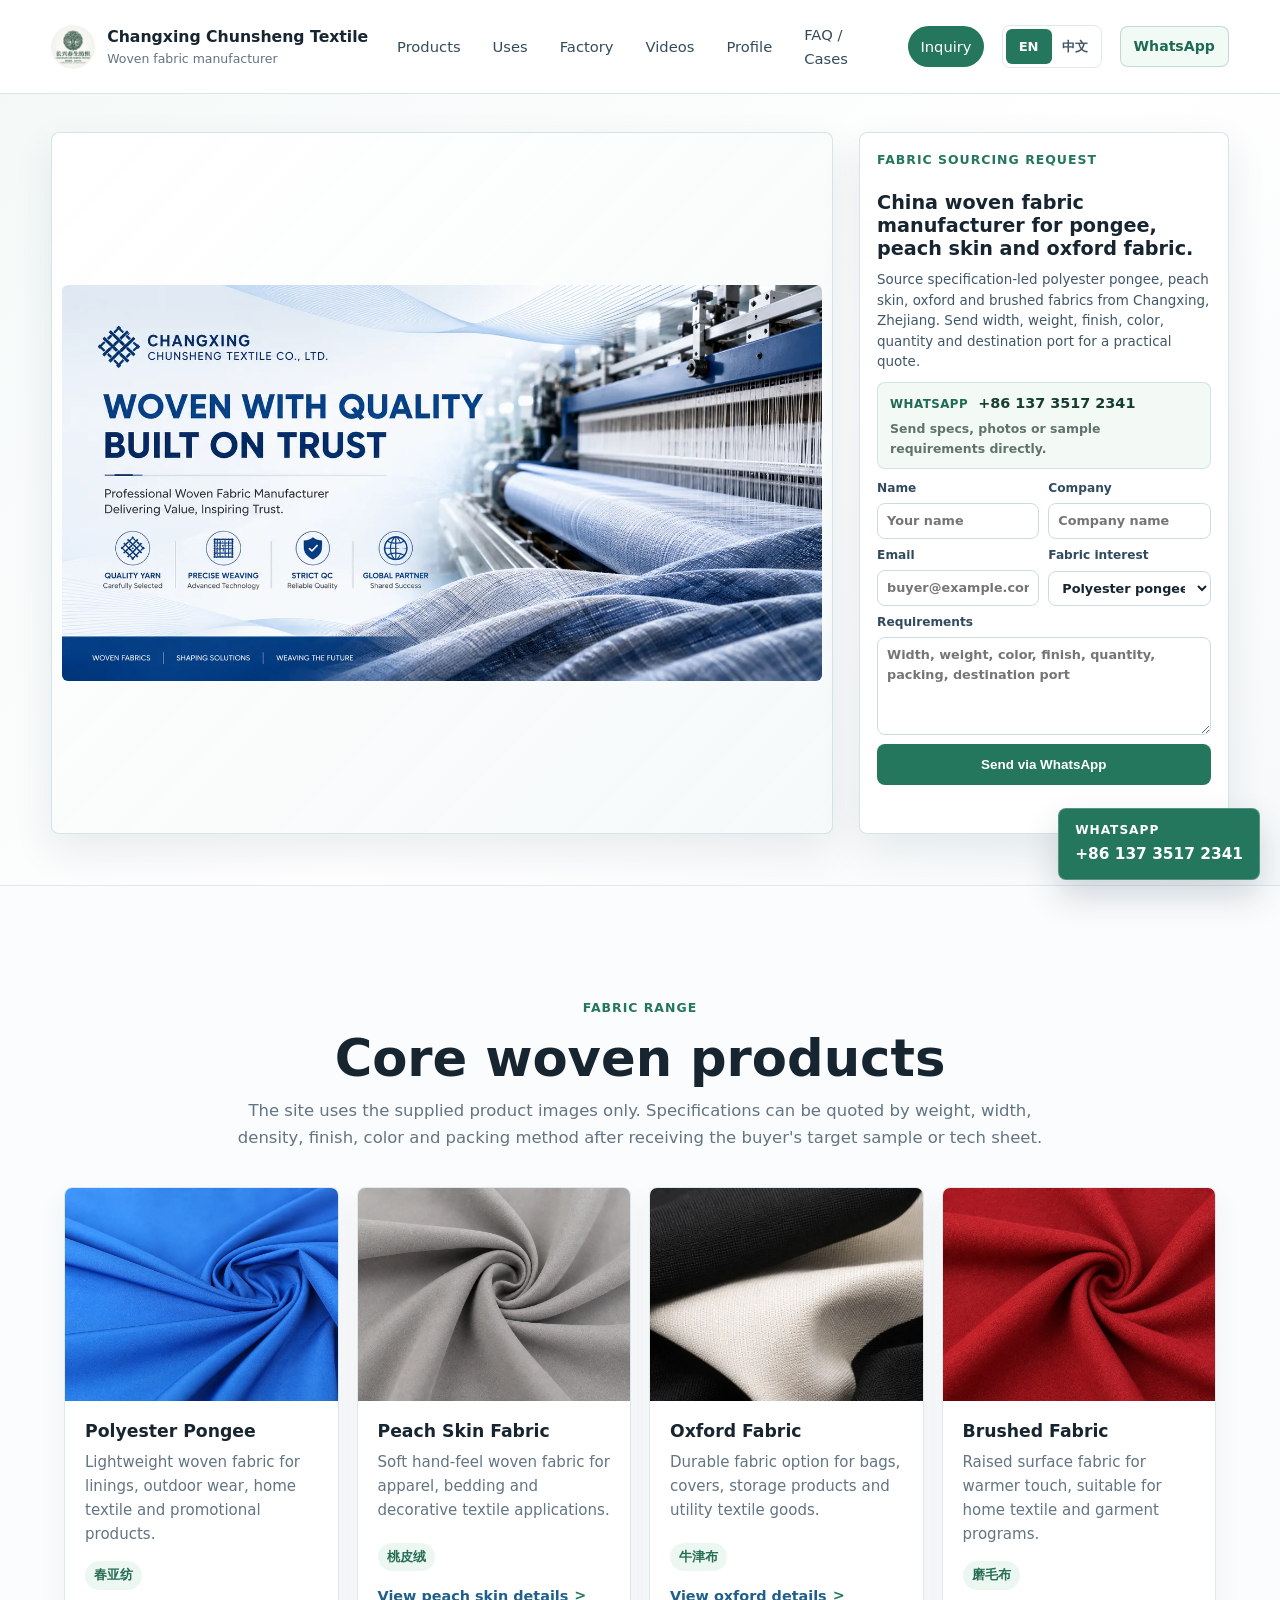
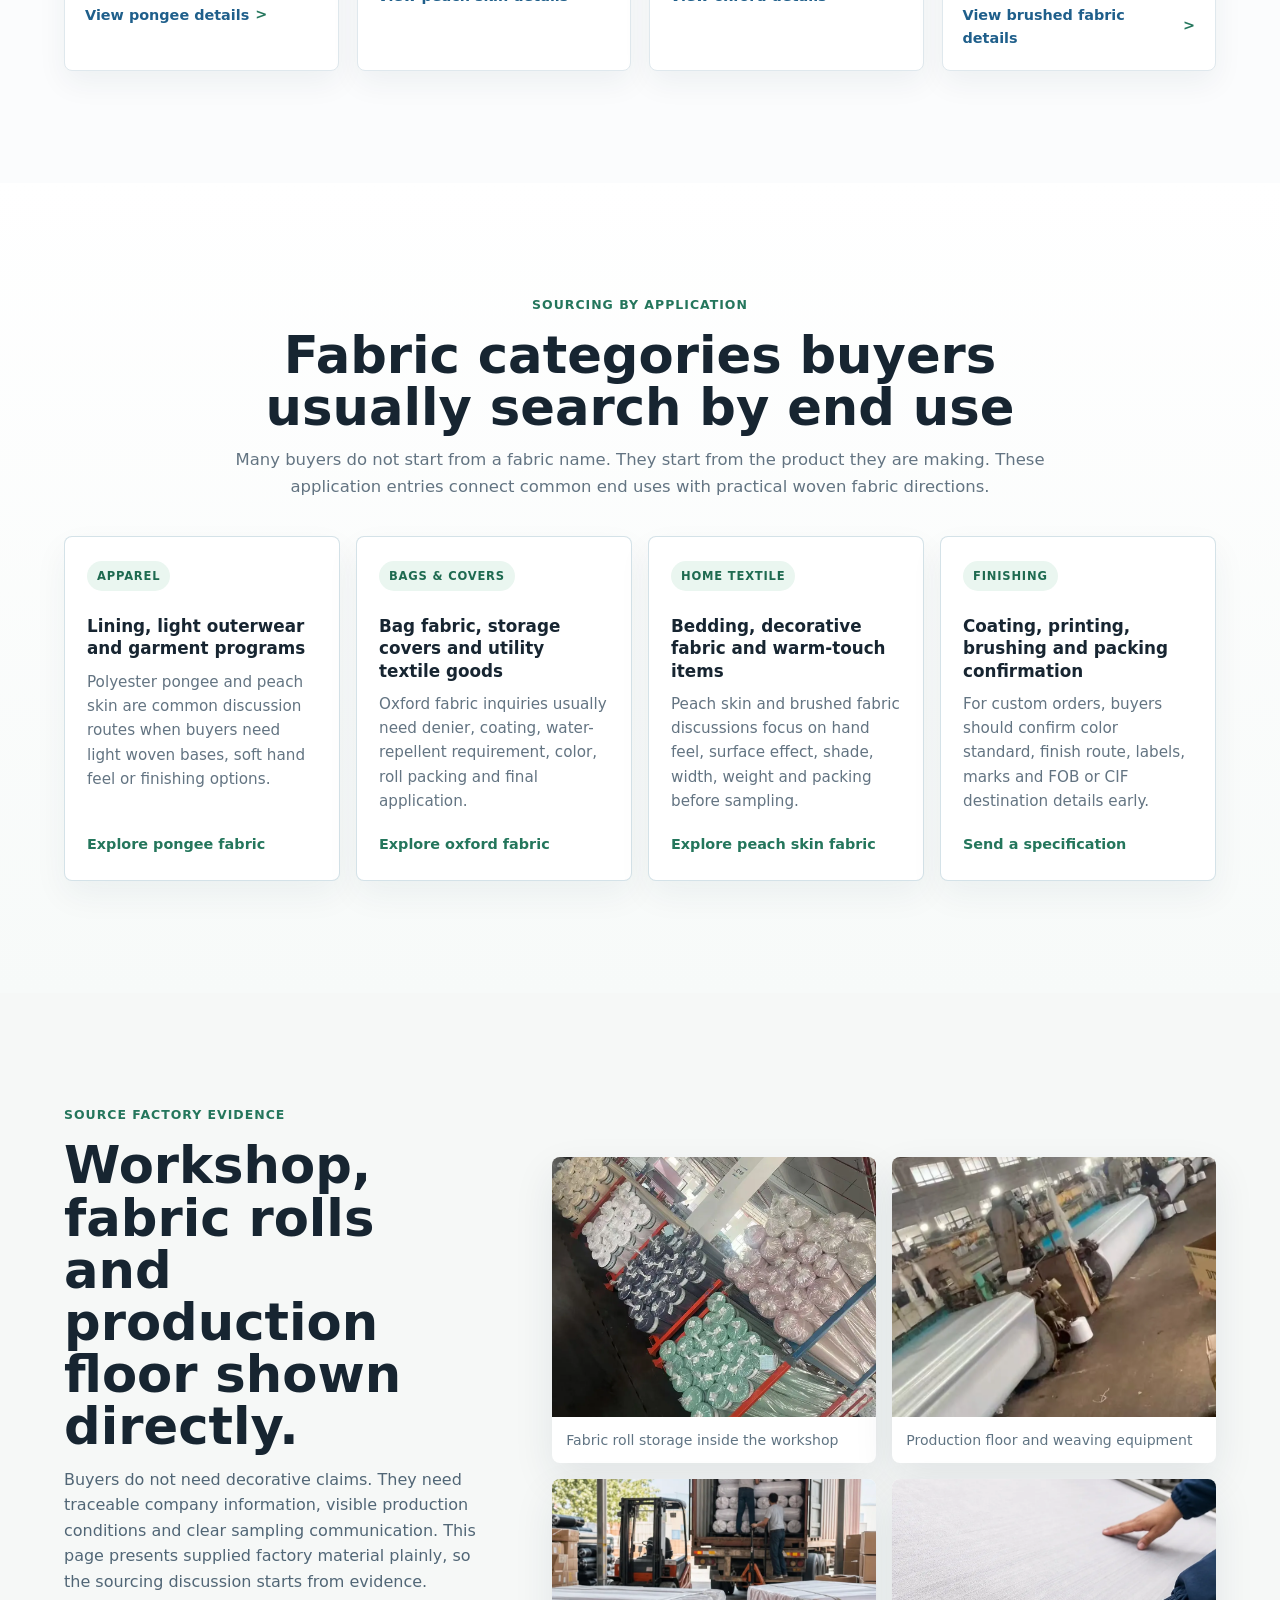
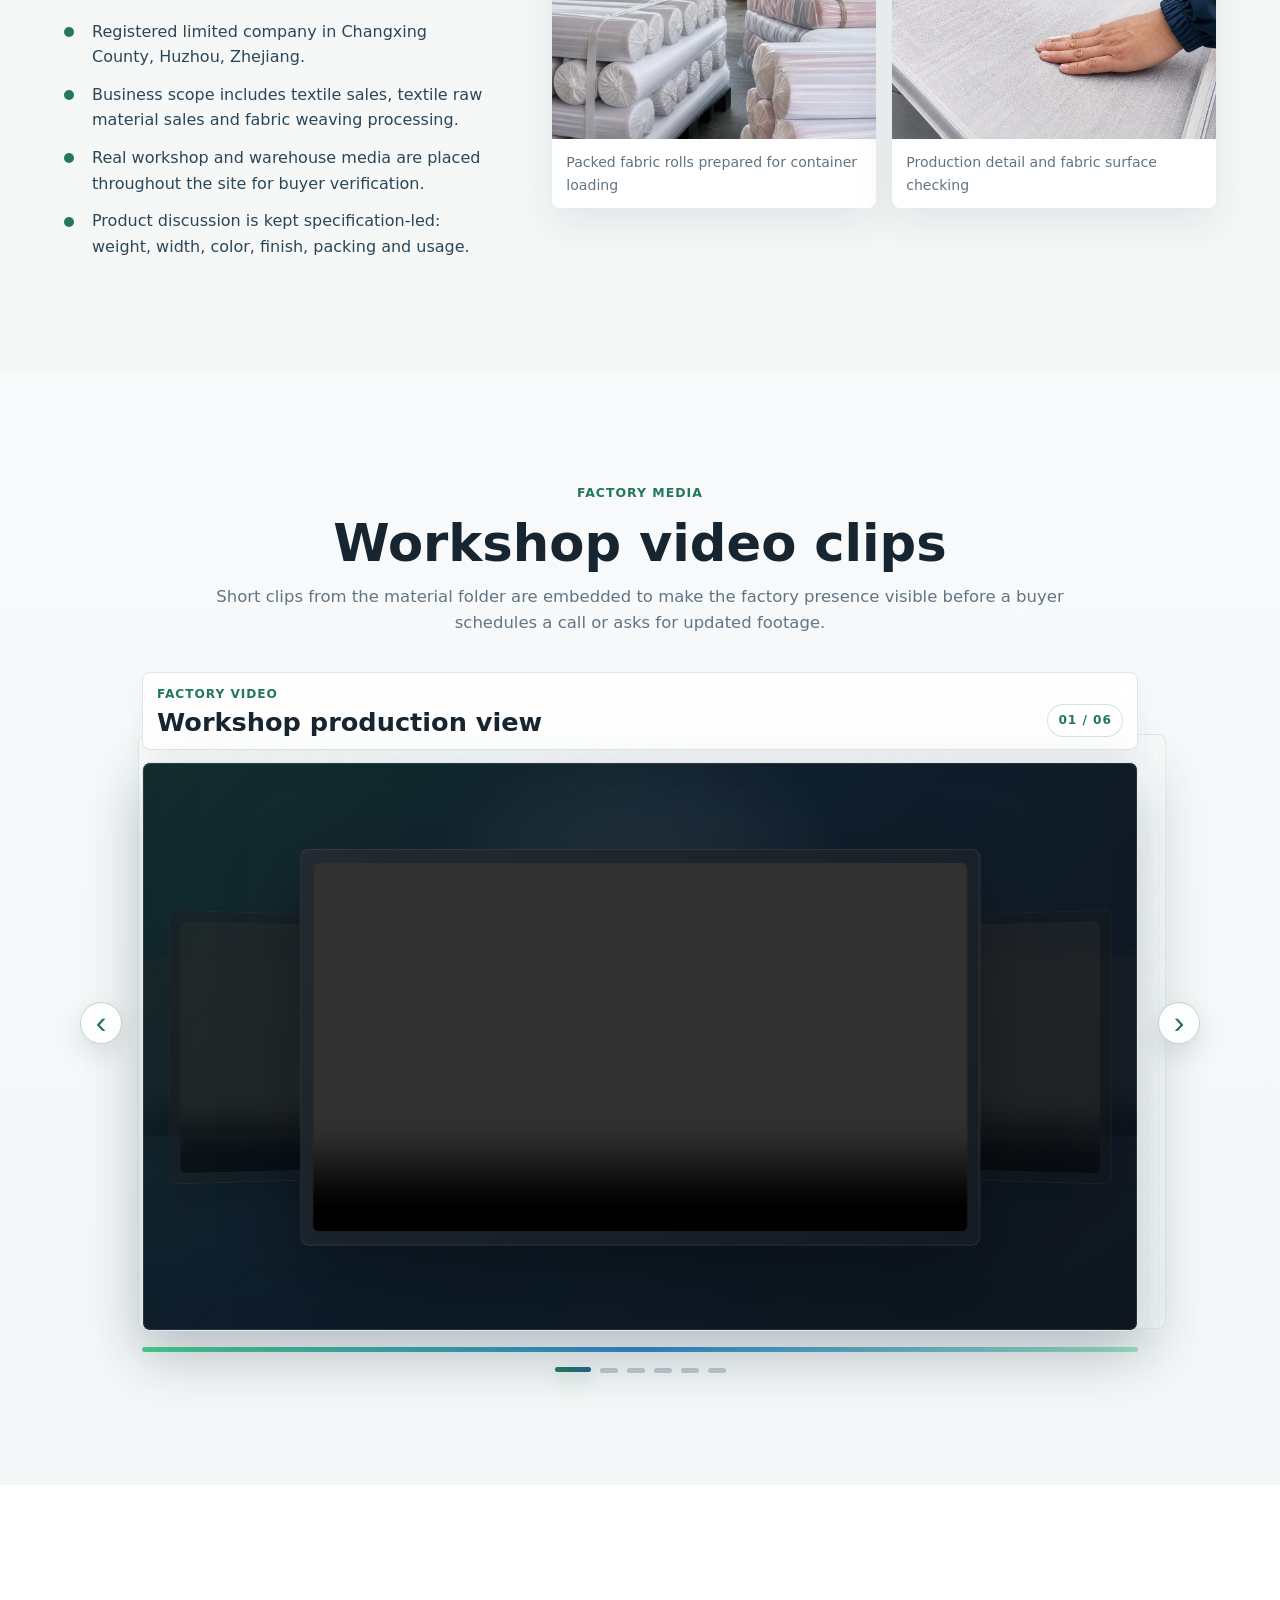
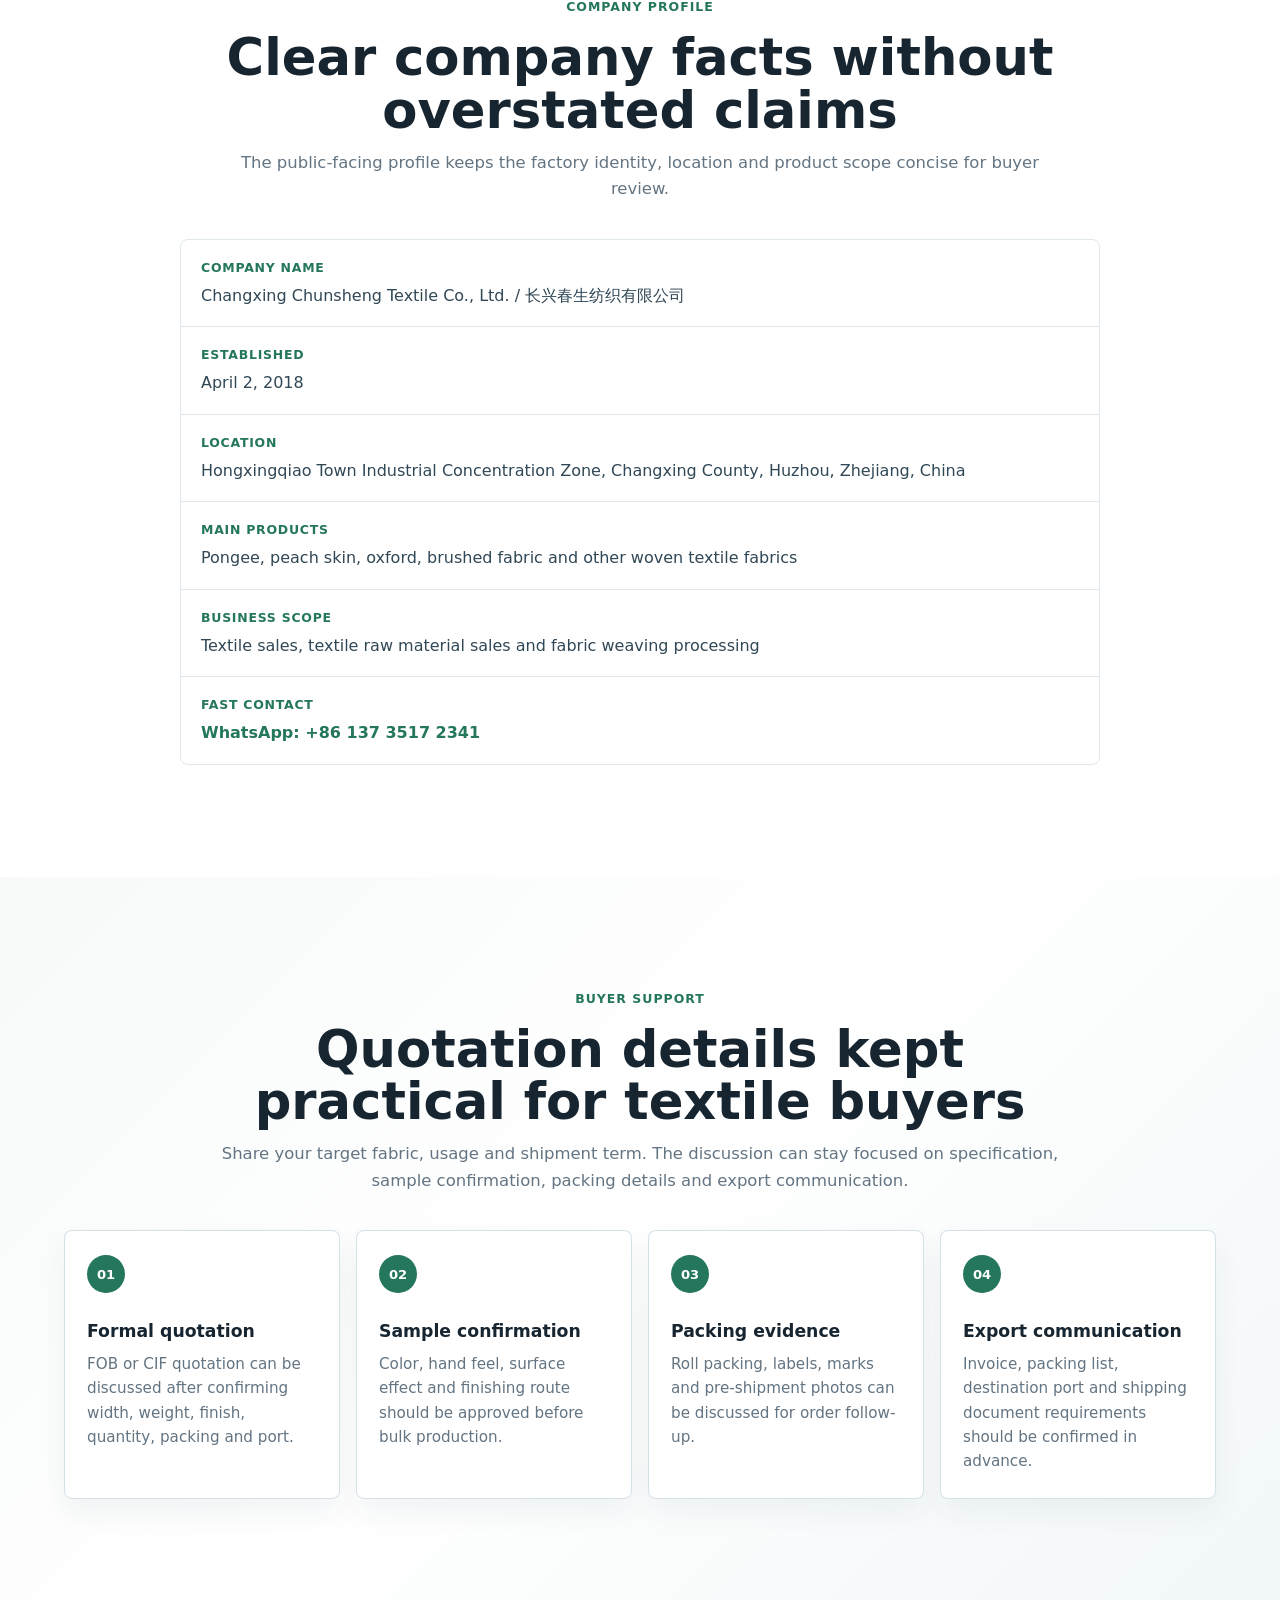
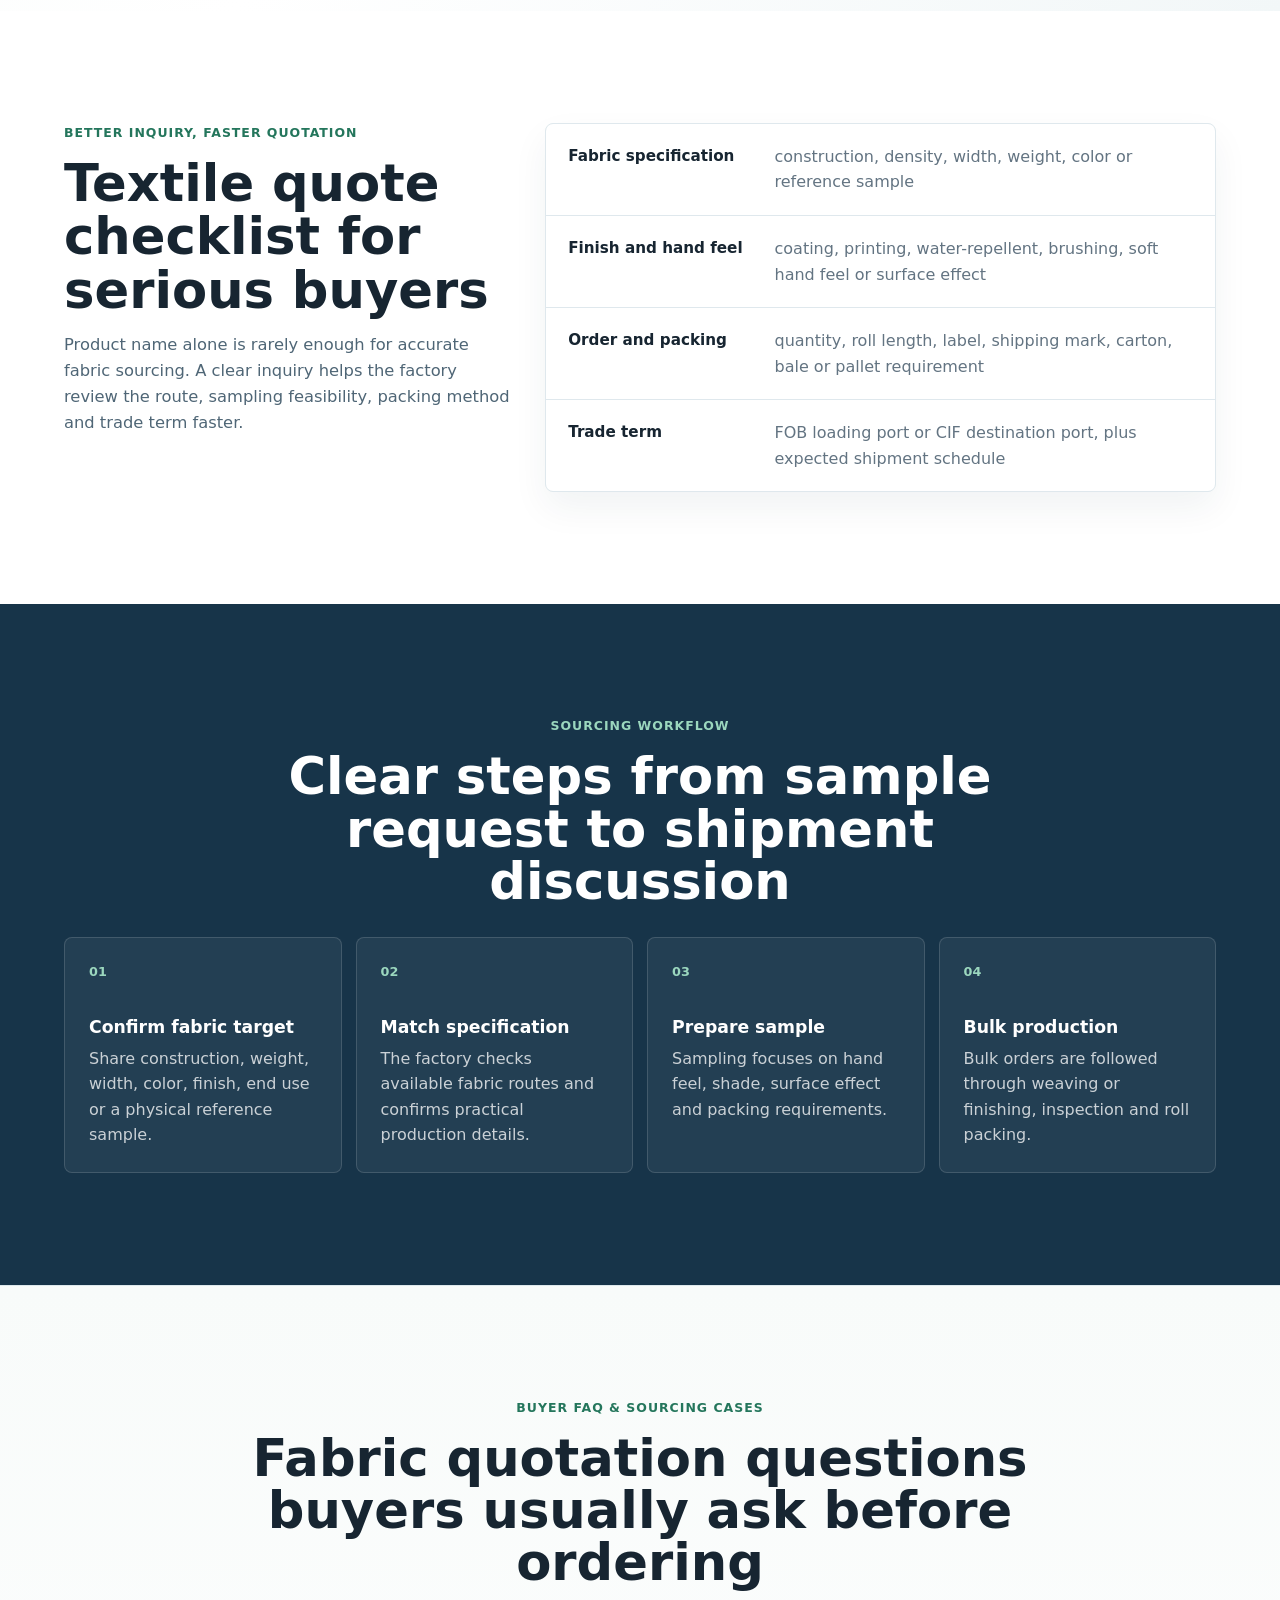
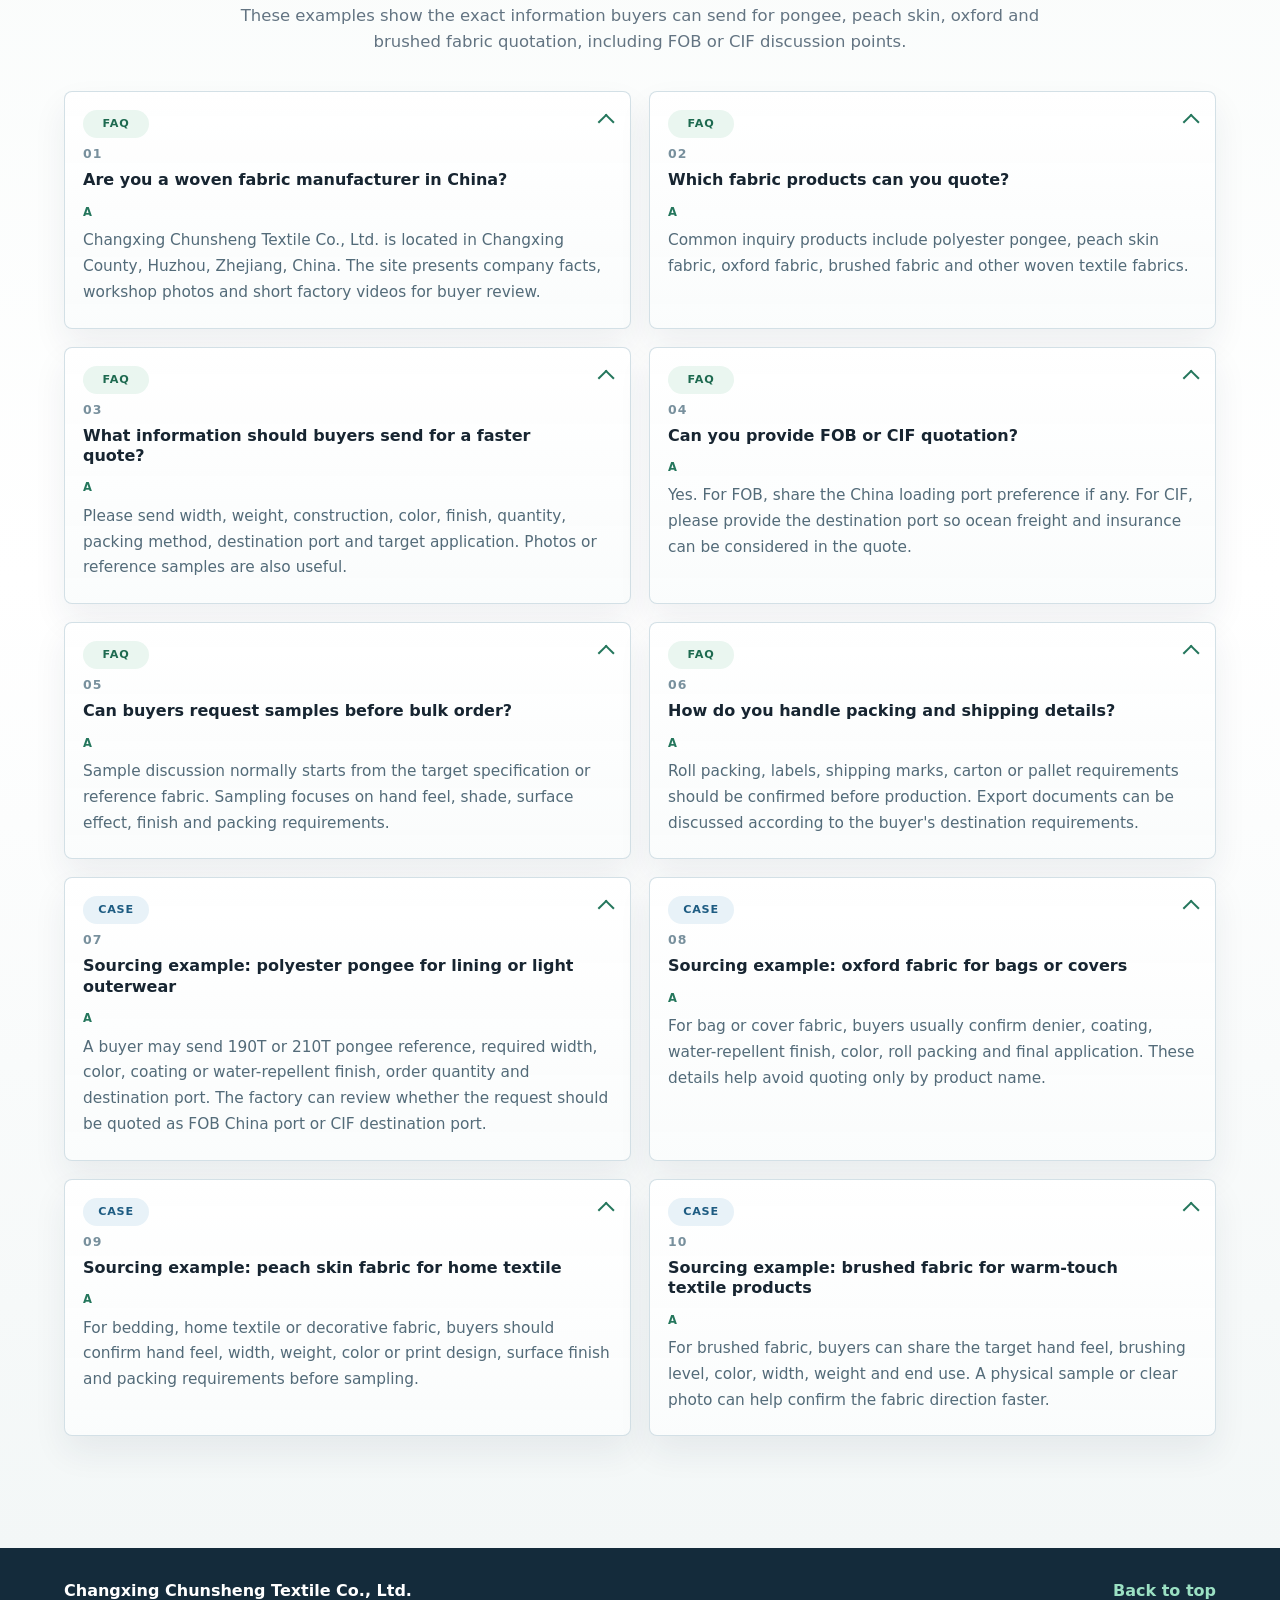
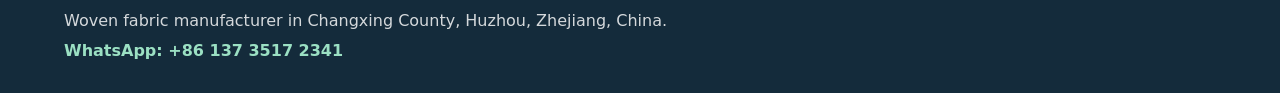
==== commit c255ae20: "Enhance sourcing content and factory evidence" ====
--- a/cloudflare-git-dist/index.html
+++ b/cloudflare-git-dist/index.html
@@ -23,8 +23,8 @@
     <meta property="og:url" content="https://textiles.junyan911s.workers.dev/" />
     <meta property="og:image" content="https://textiles.junyan911s.workers.dev/assets/images/brand/hero-en.webp" />
     <meta name="analytics-endpoint" content="" />
-    <link rel="stylesheet" href="styles.css?v=20260622-local-improve" />
-    <script defer src="script.js?v=20260622-local-improve"></script>
+    <link rel="stylesheet" href="styles.css?v=20260622-seo-structure" />
+    <script defer src="script.js?v=20260622-seo-structure"></script>
     <script defer src="analytics.js"></script>
     <script type="application/ld+json">
       {
@@ -39,6 +39,14 @@
             "image": "https://textiles.junyan911s.workers.dev/assets/images/brand/hero-en.webp",
             "logo": "https://textiles.junyan911s.workers.dev/assets/images/brand/logo.jpg",
             "description": "Woven fabric manufacturer in Changxing County, Huzhou, Zhejiang, China, supplying polyester pongee, peach skin, oxford and brushed fabrics.",
+            "knowsAbout": [
+              "polyester pongee fabric",
+              "peach skin fabric",
+              "oxford fabric",
+              "brushed fabric",
+              "woven fabric sourcing",
+              "FOB and CIF textile quotation"
+            ],
             "foundingDate": "2018-04-02",
             "telephone": "+8613735172341",
             "address": {
@@ -156,6 +164,7 @@
       </button>
       <nav id="site-nav" class="site-nav" data-nav>
         <a href="#products" data-i18n="navProducts">Products</a>
+        <a href="#applications" data-i18n="navApplications">Uses</a>
         <a href="#factory" data-i18n="navFactory">Factory</a>
         <a href="#videos" data-i18n="navVideos">Videos</a>
         <a href="#profile" data-i18n="navProfile">Profile</a>
@@ -299,6 +308,43 @@
         </div>
       </section>
 
+      <section id="applications" class="section applications-section">
+        <div class="section-heading">
+          <p class="eyebrow" data-i18n="applicationsEyebrow">Sourcing by application</p>
+          <h2 data-i18n="applicationsTitle">Fabric categories buyers usually search by end use</h2>
+          <p data-i18n="applicationsCopy">
+            Many buyers do not start from a fabric name. They start from the product they are making. These
+            application entries connect common end uses with practical woven fabric directions.
+          </p>
+        </div>
+        <div class="application-grid">
+          <article>
+            <span data-i18n="apparelTag">Apparel</span>
+            <h3 data-i18n="apparelTitle">Lining, light outerwear and garment programs</h3>
+            <p data-i18n="apparelCopy">Polyester pongee and peach skin are common discussion routes when buyers need light woven bases, soft hand feel or finishing options.</p>
+            <a href="polyester-pongee-fabric.html" data-i18n="apparelLink">Explore pongee fabric</a>
+          </article>
+          <article>
+            <span data-i18n="bagTag">Bags & covers</span>
+            <h3 data-i18n="bagTitle">Bag fabric, storage covers and utility textile goods</h3>
+            <p data-i18n="bagCopy">Oxford fabric inquiries usually need denier, coating, water-repellent requirement, color, roll packing and final application.</p>
+            <a href="oxford-fabric.html" data-i18n="bagLink">Explore oxford fabric</a>
+          </article>
+          <article>
+            <span data-i18n="homeTag">Home textile</span>
+            <h3 data-i18n="homeTitle">Bedding, decorative fabric and warm-touch items</h3>
+            <p data-i18n="homeCopy">Peach skin and brushed fabric discussions focus on hand feel, surface effect, shade, width, weight and packing before sampling.</p>
+            <a href="peach-skin-fabric.html" data-i18n="homeLink">Explore peach skin fabric</a>
+          </article>
+          <article>
+            <span data-i18n="finishTag">Finishing</span>
+            <h3 data-i18n="finishTitle">Coating, printing, brushing and packing confirmation</h3>
+            <p data-i18n="finishCopy">For custom orders, buyers should confirm color standard, finish route, labels, marks and FOB or CIF destination details early.</p>
+            <a href="#inquiry" data-i18n="finishLink">Send a specification</a>
+          </article>
+        </div>
+      </section>
+
       <section id="factory" class="factory-section">
         <div class="factory-copy">
           <p class="eyebrow" data-i18n="factoryEyebrow">Source factory evidence</p>
@@ -323,6 +369,14 @@
           <figure>
             <img src="assets/images/factory/workshop.webp" alt="Production floor with weaving equipment and fabric rolls" loading="lazy" decoding="async" />
             <figcaption data-i18n="factoryCaption2">Production floor and weaving equipment</figcaption>
+          </figure>
+          <figure>
+            <img src="assets/images/factory/loading.webp" alt="Fabric rolls packed and loaded into a container for shipment" loading="lazy" decoding="async" />
+            <figcaption data-i18n="factoryCaption3">Packed fabric rolls prepared for container loading</figcaption>
+          </figure>
+          <figure>
+            <img src="assets/images/factory/production-closeup.webp" alt="Close-up fabric production inspection on the machine" loading="lazy" decoding="async" />
+            <figcaption data-i18n="factoryCaption4">Production detail and fabric surface checking</figcaption>
           </figure>
         </div>
       </section>
@@ -456,6 +510,37 @@
             <h3 data-i18n="support4Title">Export communication</h3>
             <p data-i18n="support4Copy">Invoice, packing list, destination port and shipping document requirements should be confirmed in advance.</p>
           </article>
+        </div>
+      </section>
+
+      <section class="section inquiry-checklist">
+        <div class="checklist-layout">
+          <div class="checklist-copy">
+            <p class="eyebrow" data-i18n="checklistEyebrow">Better inquiry, faster quotation</p>
+            <h2 data-i18n="checklistTitle">Textile quote checklist for serious buyers</h2>
+            <p data-i18n="checklistCopy">
+              Product name alone is rarely enough for accurate fabric sourcing. A clear inquiry helps the
+              factory review the route, sampling feasibility, packing method and trade term faster.
+            </p>
+          </div>
+          <div class="checklist-table" role="table" aria-label="Textile quotation checklist">
+            <div role="row">
+              <strong data-i18n="checkSpecTitle">Fabric specification</strong>
+              <span data-i18n="checkSpecCopy">construction, density, width, weight, color or reference sample</span>
+            </div>
+            <div role="row">
+              <strong data-i18n="checkFinishTitle">Finish and hand feel</strong>
+              <span data-i18n="checkFinishCopy">coating, printing, water-repellent, brushing, soft hand feel or surface effect</span>
+            </div>
+            <div role="row">
+              <strong data-i18n="checkOrderTitle">Order and packing</strong>
+              <span data-i18n="checkOrderCopy">quantity, roll length, label, shipping mark, carton, bale or pallet requirement</span>
+            </div>
+            <div role="row">
+              <strong data-i18n="checkTradeTitle">Trade term</strong>
+              <span data-i18n="checkTradeCopy">FOB loading port or CIF destination port, plus expected shipment schedule</span>
+            </div>
+          </div>
         </div>
       </section>
 
--- a/cloudflare-git-dist/styles.css
+++ b/cloudflare-git-dist/styles.css
@@ -494,6 +494,66 @@
   color: #164c70;
 }
 
+.applications-section {
+  background:
+    linear-gradient(180deg, #ffffff 0%, #f7faf9 100%);
+}
+
+.application-grid {
+  display: grid;
+  grid-template-columns: repeat(4, minmax(0, 1fr));
+  gap: 16px;
+  max-width: 1180px;
+  margin: 0 auto;
+}
+
+.application-grid article {
+  display: flex;
+  min-height: 286px;
+  flex-direction: column;
+  padding: 24px 22px;
+  border: 1px solid rgba(209, 224, 230, 0.92);
+  border-radius: var(--radius);
+  background: #fff;
+  box-shadow: 0 14px 34px rgba(24, 47, 65, 0.055);
+}
+
+.application-grid span {
+  align-self: flex-start;
+  margin-bottom: 24px;
+  padding: 6px 10px;
+  border-radius: 999px;
+  color: #1e6a50;
+  background: #eaf6f0;
+  font-size: 0.72rem;
+  font-weight: 900;
+  letter-spacing: 0.07em;
+  text-transform: uppercase;
+}
+
+.application-grid h3 {
+  margin-bottom: 10px;
+  font-size: 1.05rem;
+  line-height: 1.32;
+}
+
+.application-grid p {
+  margin-bottom: 20px;
+  color: var(--muted);
+  font-size: 0.95rem;
+}
+
+.application-grid a {
+  margin-top: auto;
+  color: var(--green);
+  font-size: 0.9rem;
+  font-weight: 900;
+}
+
+.application-grid a:hover {
+  color: #124d3a;
+}
+
 .factory-section {
   display: grid;
   grid-template-columns: minmax(0, 0.78fr) minmax(0, 1.22fr);
@@ -533,7 +593,7 @@
 
 .factory-gallery {
   display: grid;
-  grid-template-columns: 1fr 0.72fr;
+  grid-template-columns: repeat(2, minmax(0, 1fr));
   gap: 16px;
   align-items: stretch;
 }
@@ -551,12 +611,8 @@
 
 .factory-gallery img {
   width: 100%;
-  height: 560px;
+  height: 260px;
   object-fit: cover;
-}
-
-.factory-gallery figure:nth-child(2) img {
-  height: 460px;
 }
 
 figcaption {
@@ -654,6 +710,57 @@
   margin-bottom: 0;
   color: var(--muted);
   font-size: 0.95rem;
+}
+
+.inquiry-checklist {
+  background: #ffffff;
+}
+
+.checklist-layout {
+  display: grid;
+  grid-template-columns: minmax(0, 0.8fr) minmax(520px, 1.2fr);
+  gap: 34px;
+  align-items: start;
+  max-width: 1180px;
+  margin: 0 auto;
+}
+
+.checklist-copy h2 {
+  margin-bottom: 14px;
+  font-size: clamp(1.9rem, 4vw, 3.5rem);
+  line-height: 1.05;
+}
+
+.checklist-copy p:not(.eyebrow) {
+  color: #4f6676;
+  font-size: 1.02rem;
+}
+
+.checklist-table {
+  display: grid;
+  gap: 1px;
+  overflow: hidden;
+  border: 1px solid var(--line);
+  border-radius: var(--radius);
+  background: var(--line);
+  box-shadow: 0 16px 36px rgba(24, 47, 65, 0.06);
+}
+
+.checklist-table div {
+  display: grid;
+  grid-template-columns: minmax(160px, 0.45fr) minmax(0, 1fr);
+  gap: 18px;
+  padding: 20px 22px;
+  background: #fff;
+}
+
+.checklist-table strong {
+  color: var(--ink);
+  font-size: 0.95rem;
+}
+
+.checklist-table span {
+  color: var(--muted);
 }
 
 .process-section {
@@ -1522,6 +1629,7 @@
   .product-grid,
   .process-grid,
   .support-grid,
+  .application-grid,
   .faq-grid {
     grid-template-columns: repeat(2, minmax(0, 1fr));
   }
@@ -1533,6 +1641,7 @@
 
   .factory-section,
   .verification-layout,
+  .checklist-layout,
   .inquiry-section,
   .product-hero,
   .product-layout {
@@ -1633,9 +1742,19 @@
   .product-grid,
   .process-grid,
   .support-grid,
+  .application-grid,
   .faq-grid,
   .inquiry-form {
     grid-template-columns: 1fr;
+  }
+
+  .application-grid article {
+    min-height: auto;
+  }
+
+  .checklist-table div {
+    grid-template-columns: 1fr;
+    gap: 6px;
   }
 
   .product-hero,
@@ -1729,8 +1848,10 @@
   }
 
   .factory-gallery img,
-  .factory-gallery figure:nth-child(2) img {
+  .factory-gallery figure:first-child img,
+  .factory-gallery figure:not(:first-child) img {
     height: auto;
+    min-height: 0;
     max-height: 560px;
   }
 
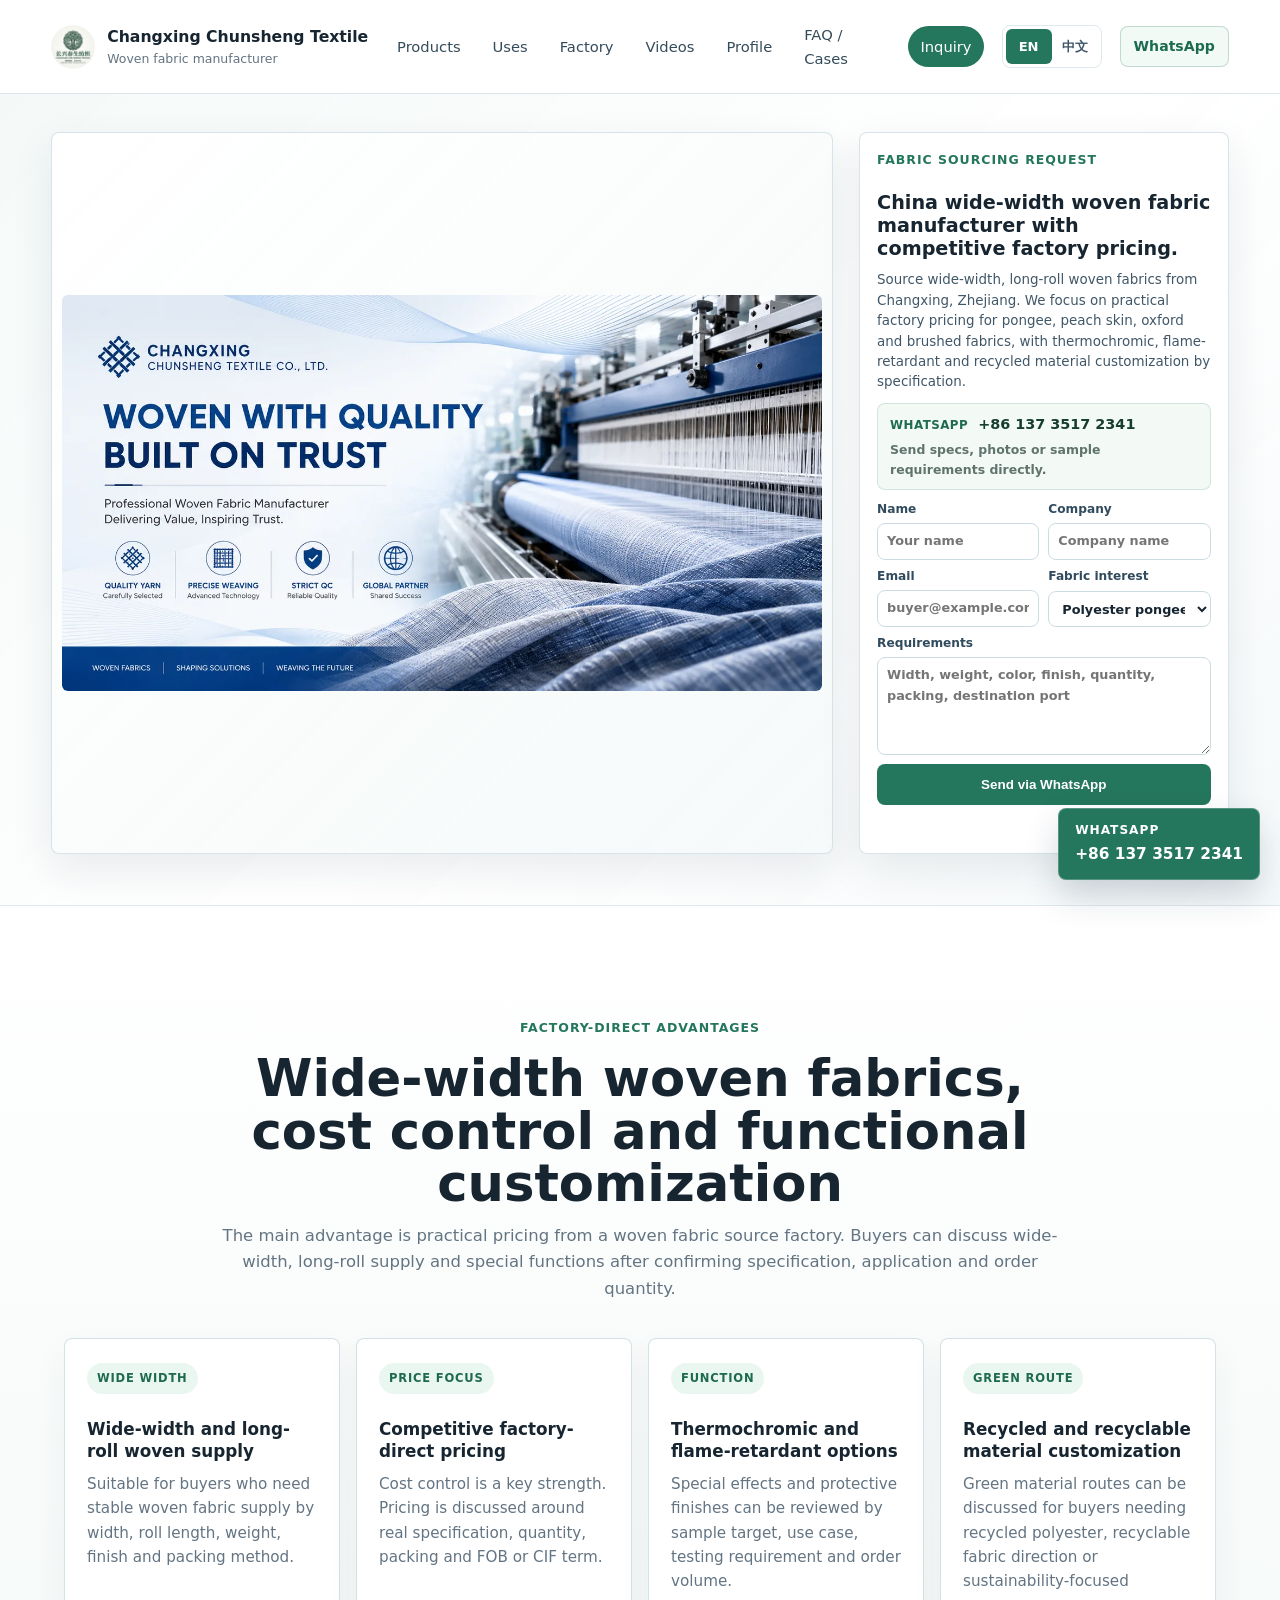
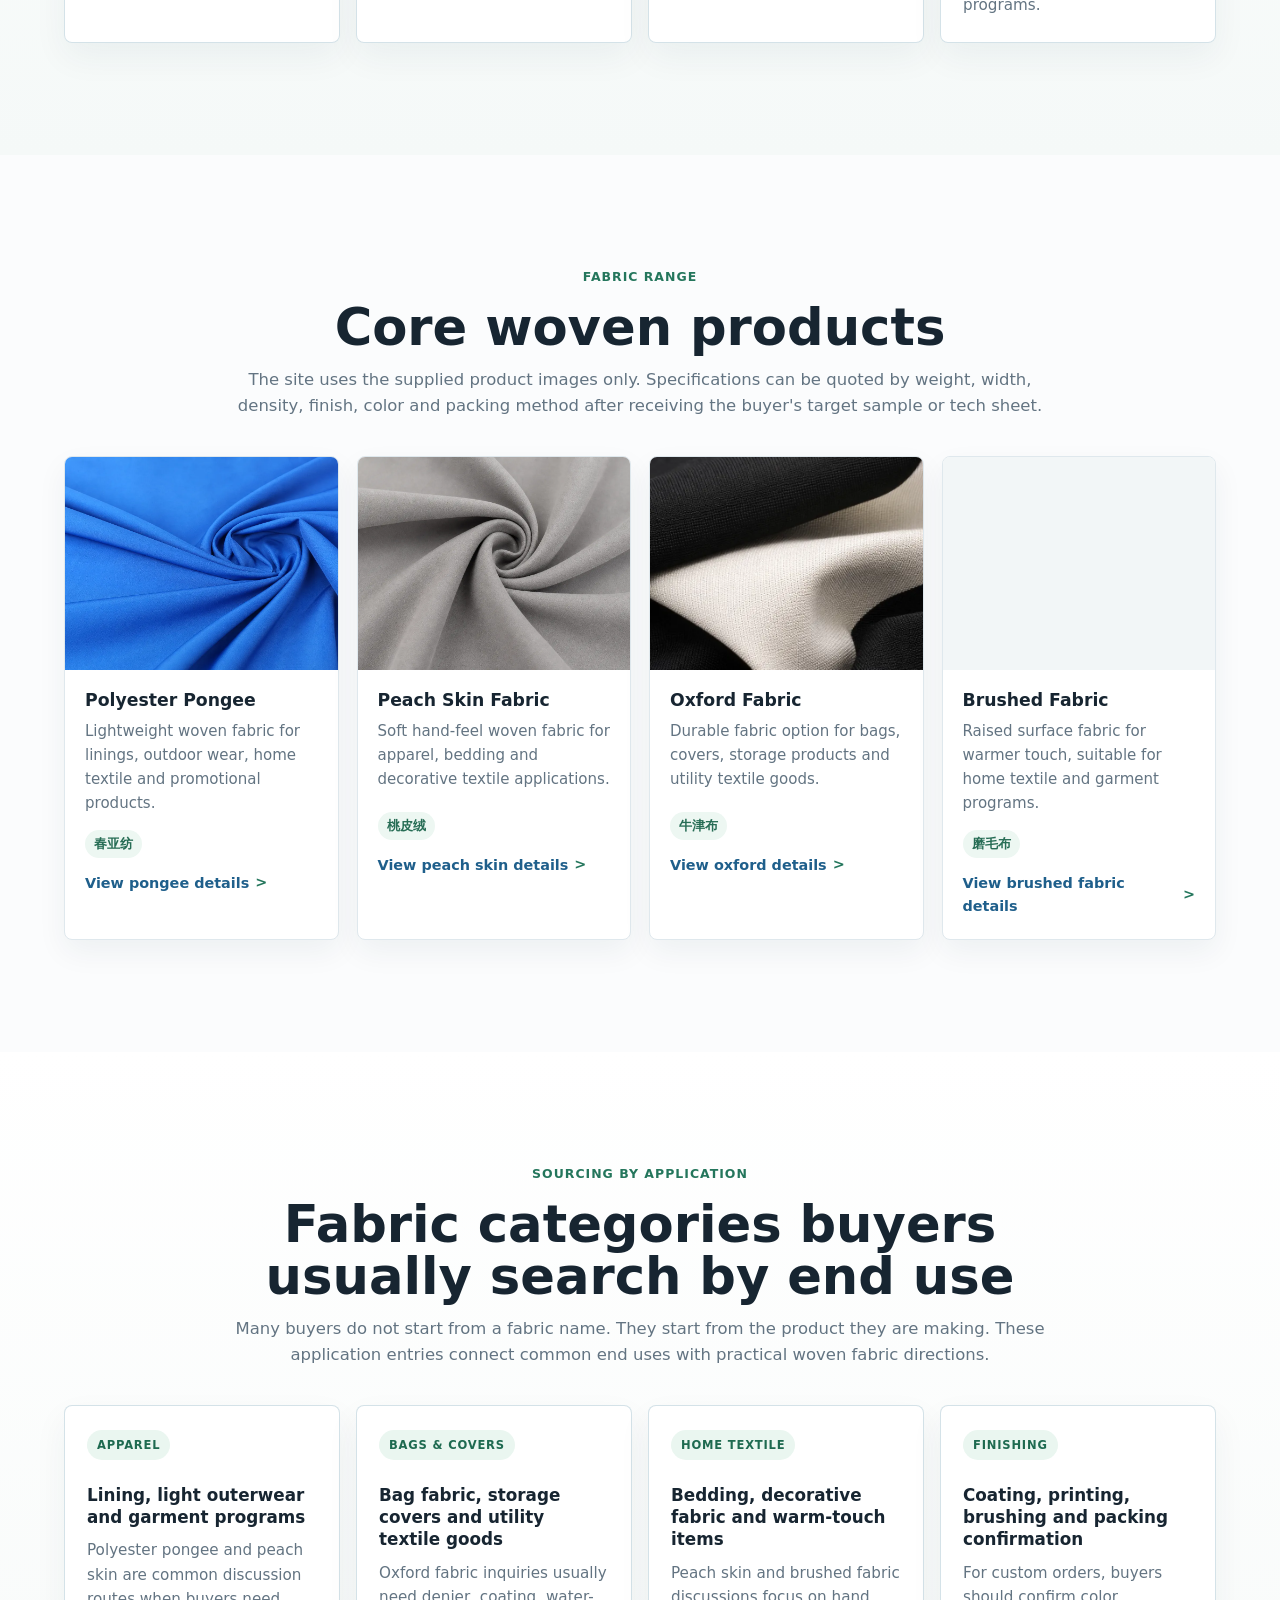
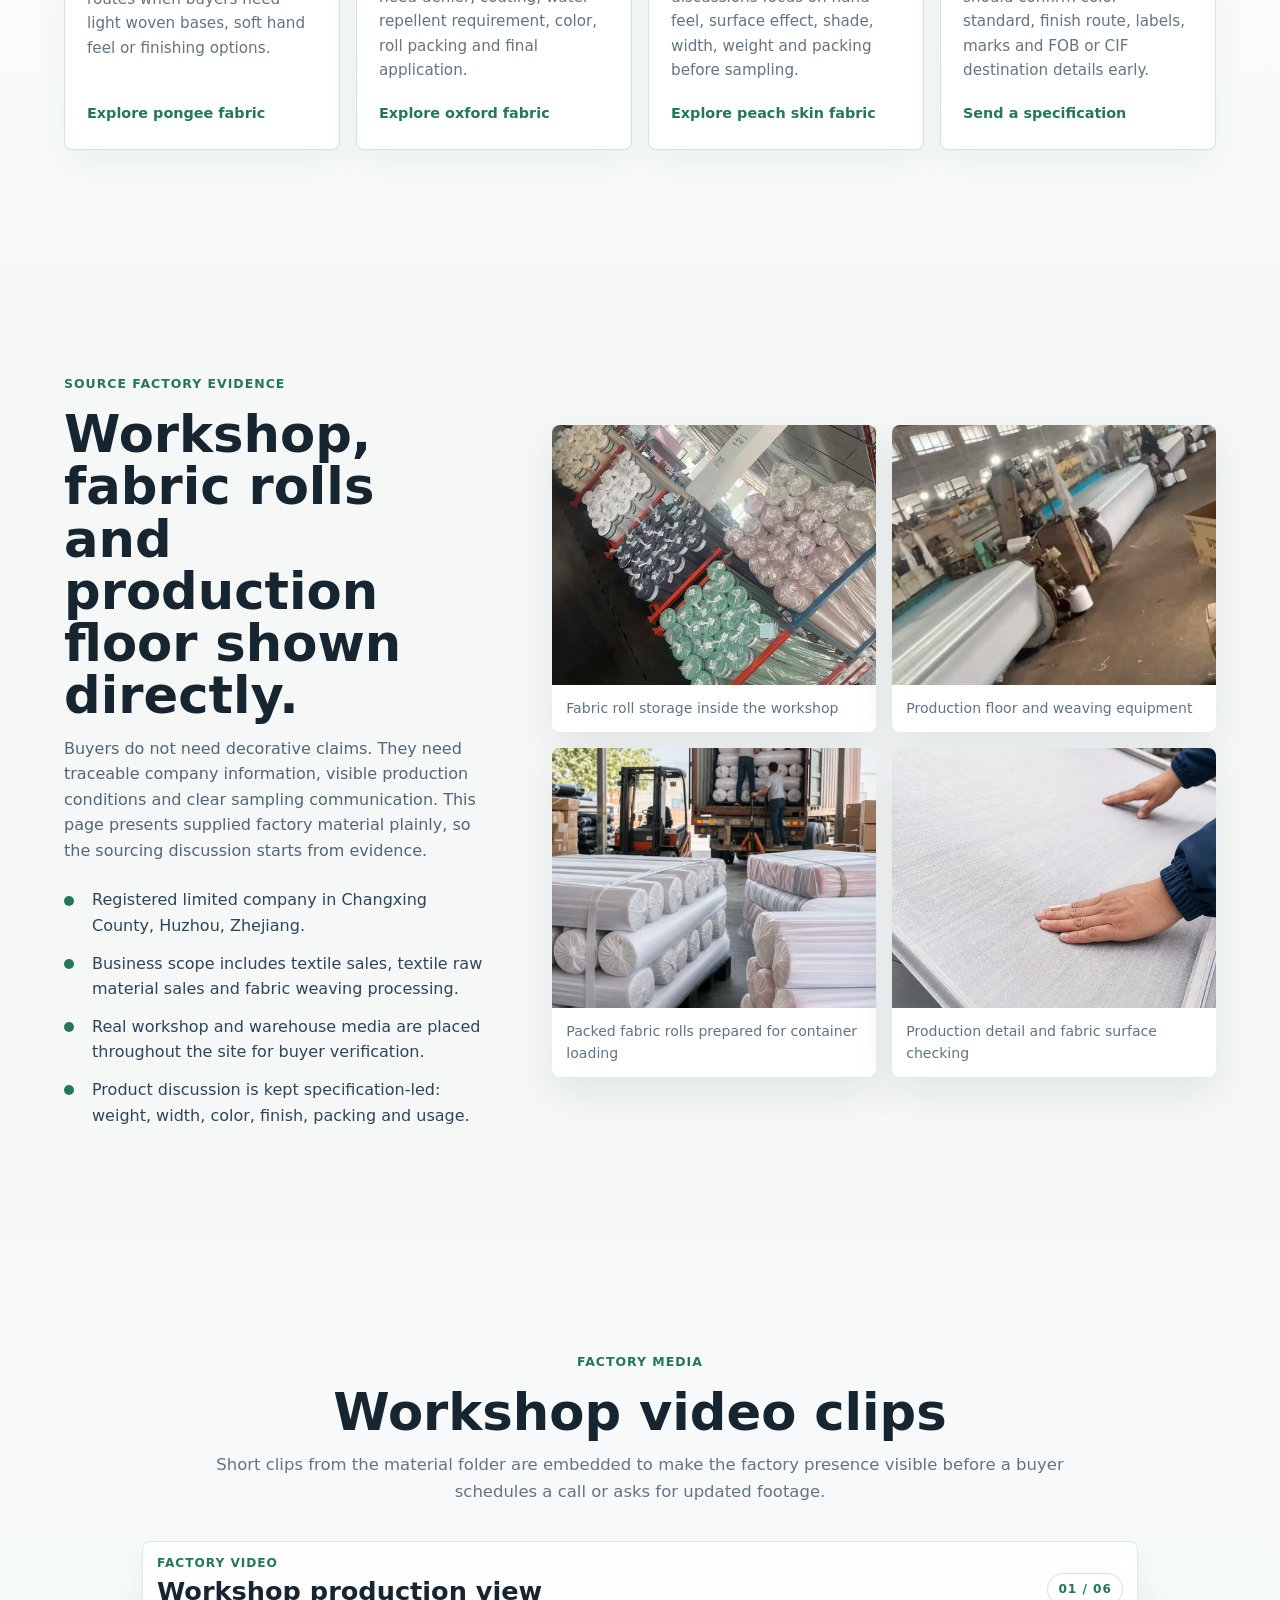
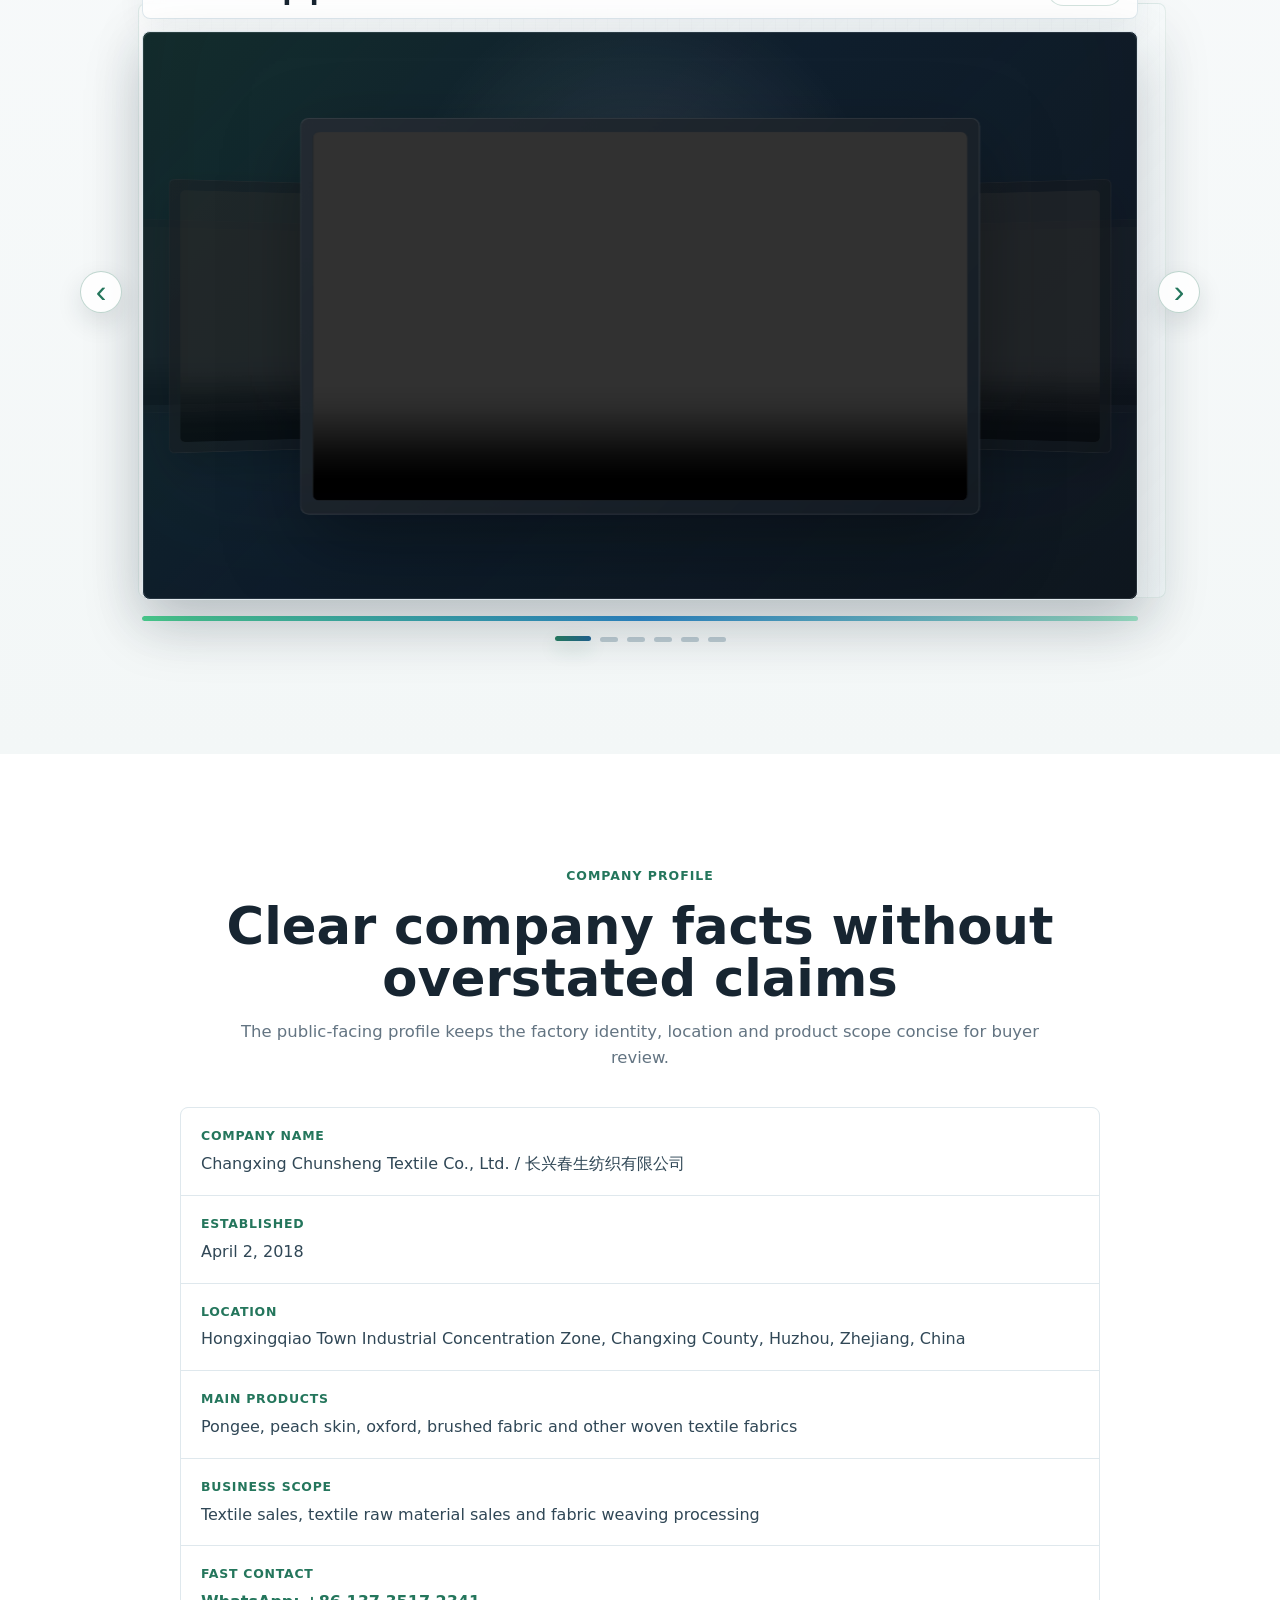
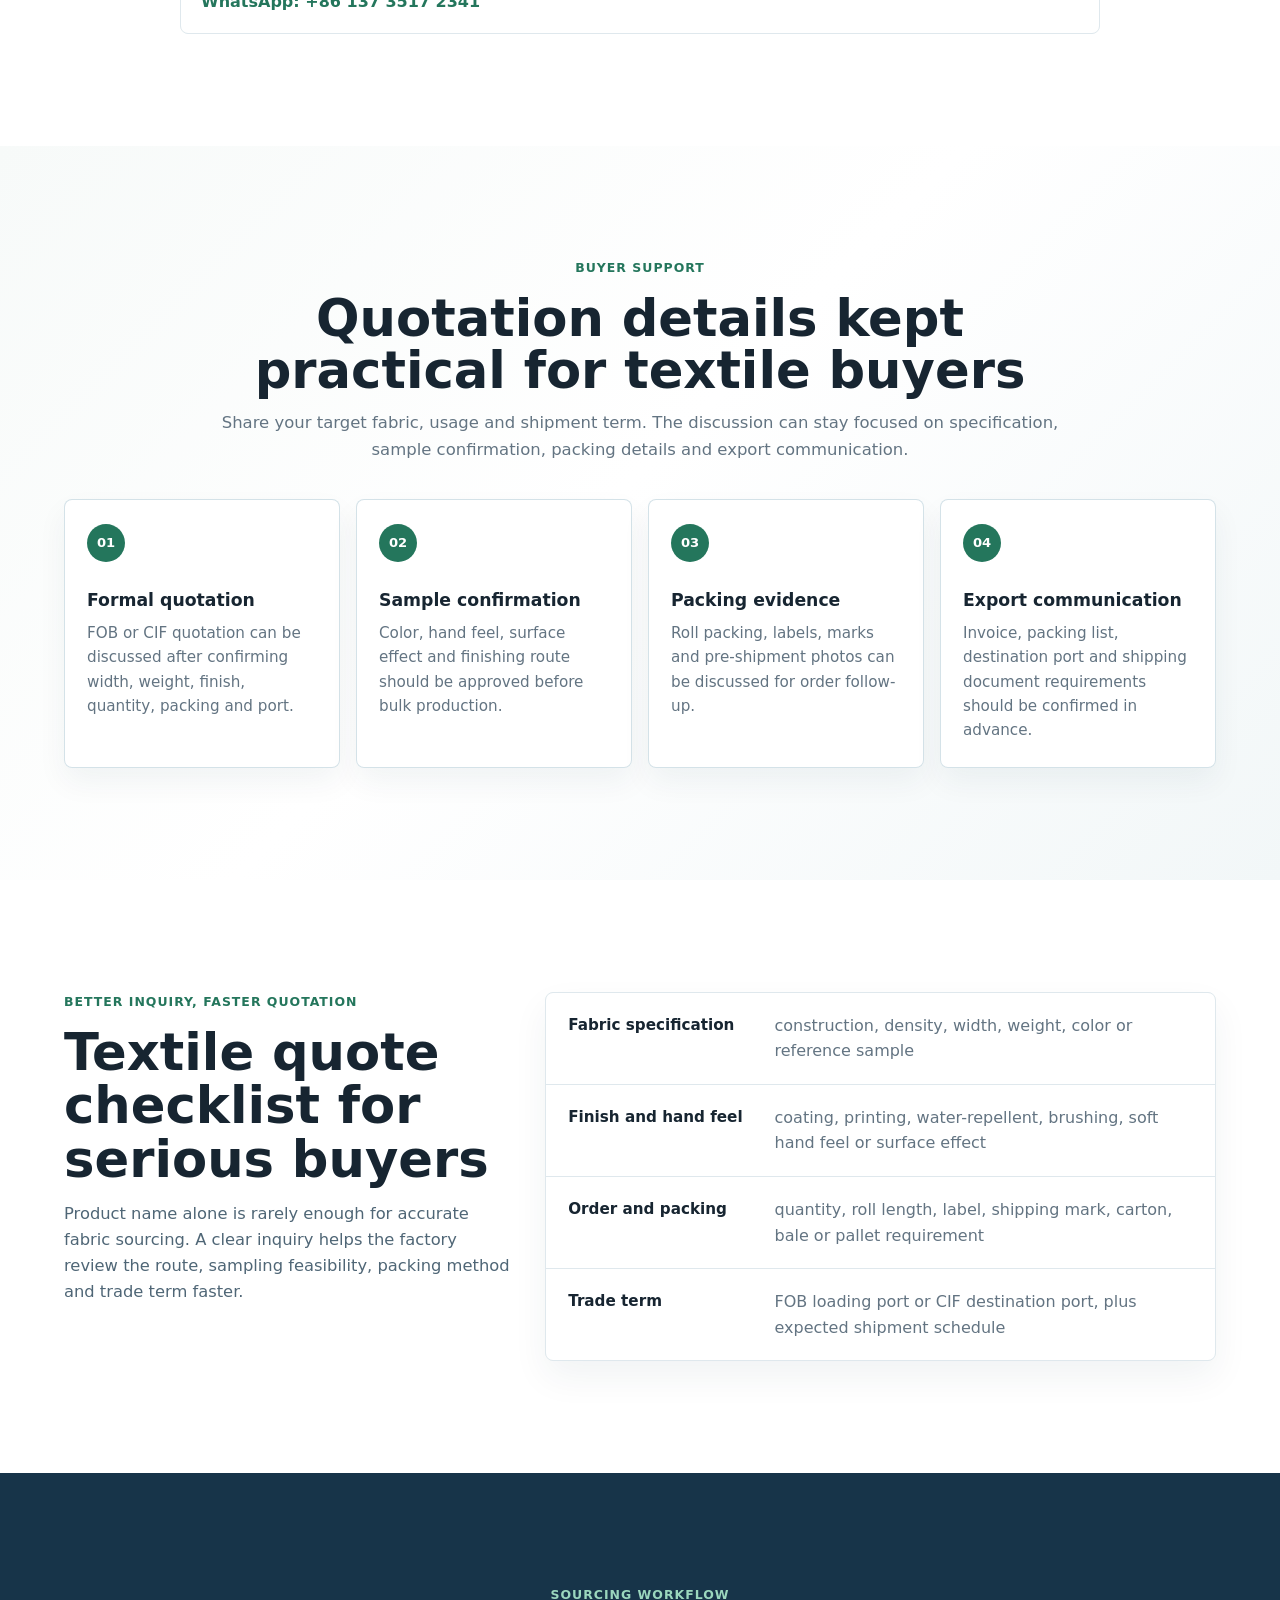
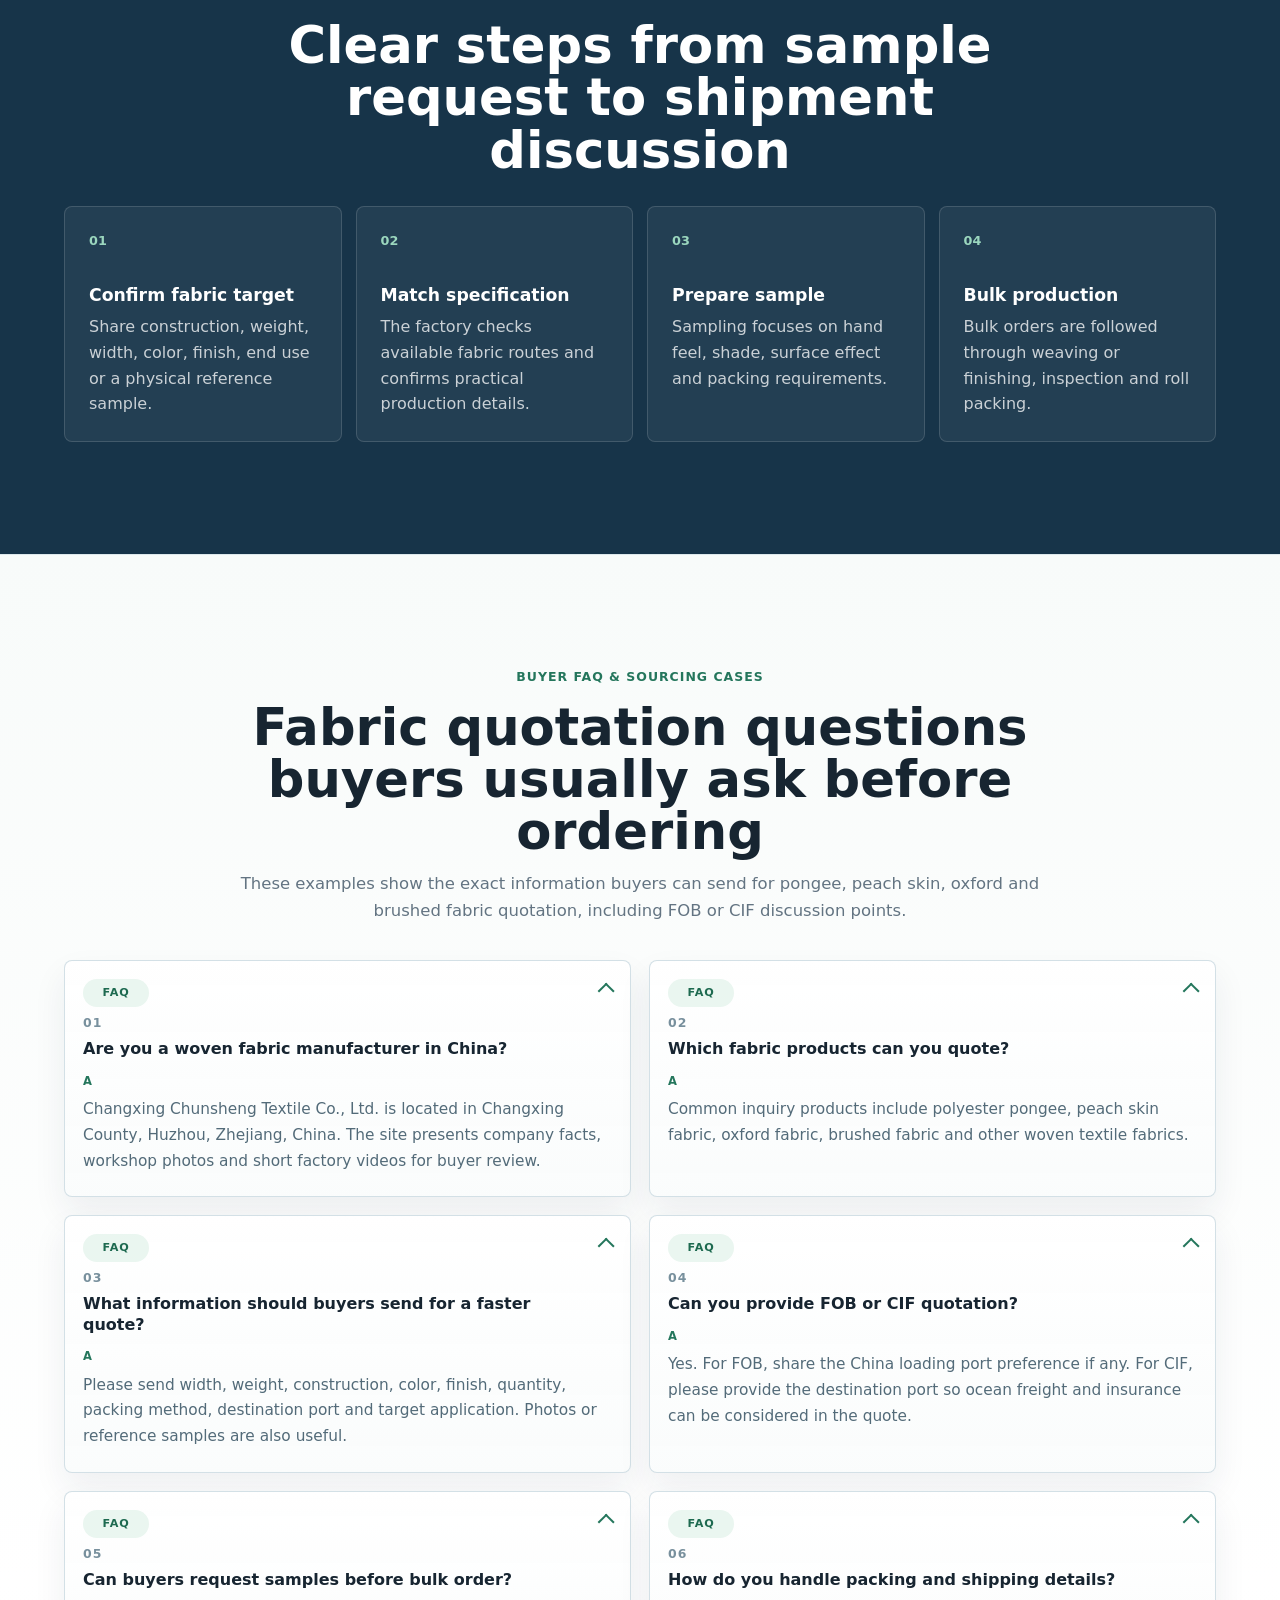
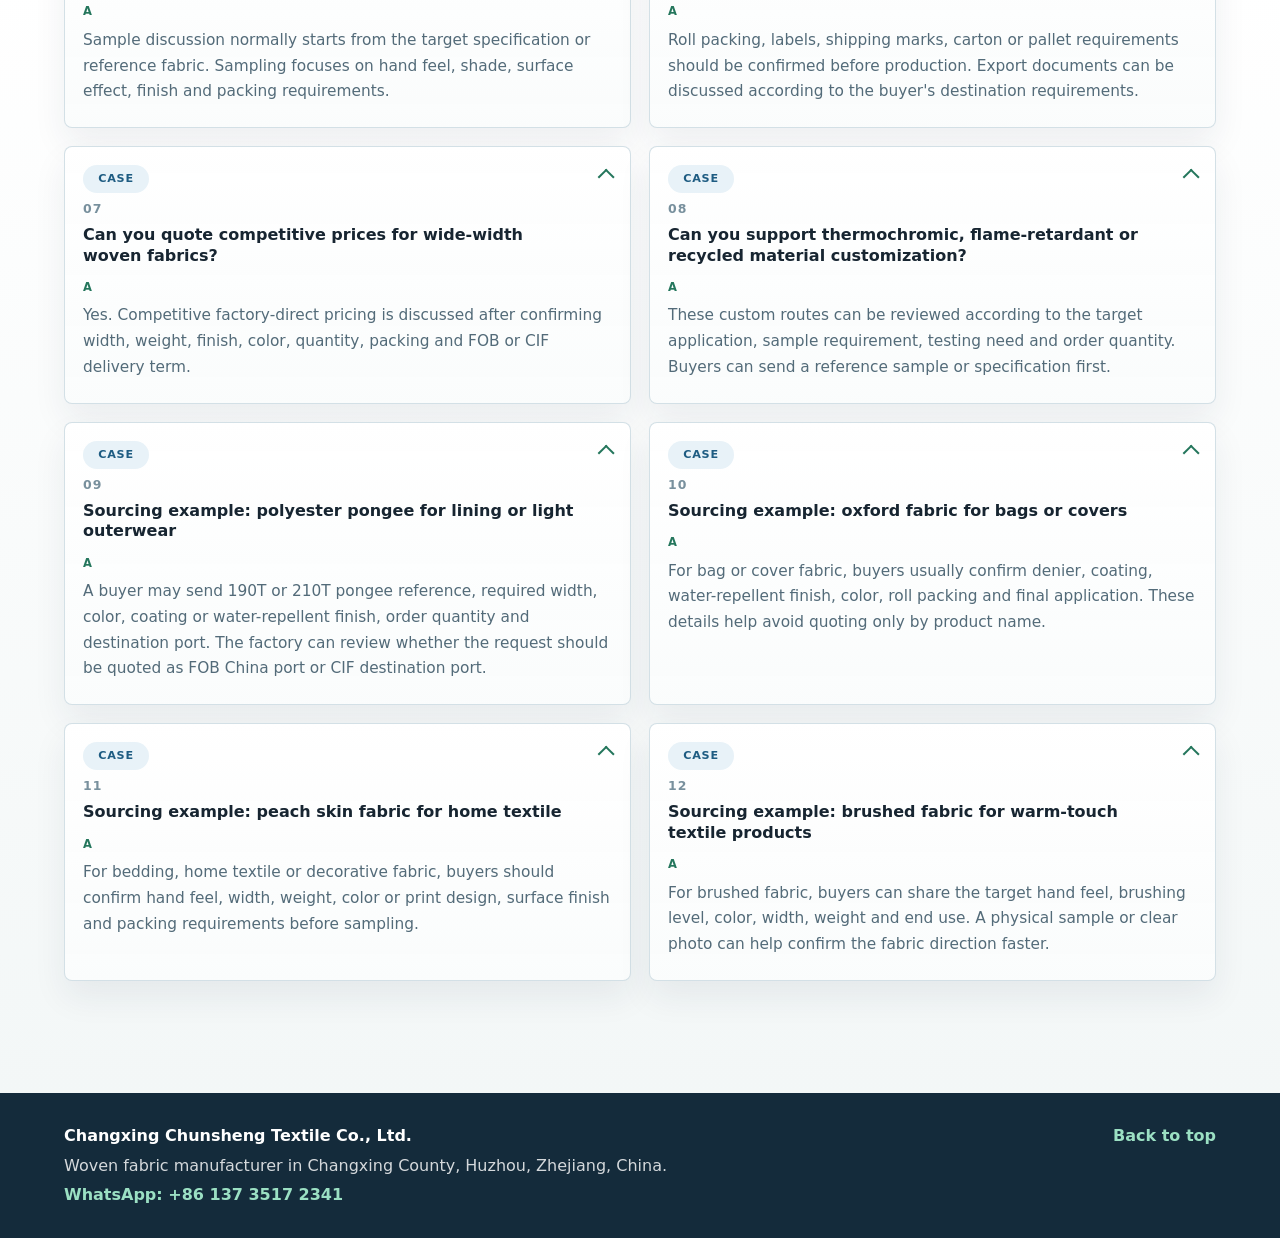
==== commit d2f77d44: "Highlight wide woven fabric advantages" ====
--- a/cloudflare-git-dist/index.html
+++ b/cloudflare-git-dist/index.html
@@ -3,14 +3,14 @@
   <head>
     <meta charset="UTF-8" />
     <meta name="viewport" content="width=device-width, initial-scale=1.0" />
-    <title>China Polyester Pongee, Peach Skin & Oxford Fabric Manufacturer | Changxing Chunsheng Textile</title>
+    <title>China Wide-Width Woven Fabric Manufacturer | Competitive Textile Factory Pricing</title>
     <meta
       name="description"
-      content="Changxing Chunsheng Textile is a woven fabric manufacturer in Zhejiang, China, supplying polyester pongee, peach skin, oxford and brushed fabrics for apparel, bags and home textiles."
+      content="Changxing Chunsheng Textile supplies cost-focused wide-width and long-roll woven fabrics from Zhejiang, China, with pongee, peach skin, oxford, brushed fabric, thermochromic, flame-retardant and recycled material customization."
     />
     <meta
       name="keywords"
-      content="polyester pongee fabric manufacturer, peach skin fabric supplier, oxford fabric manufacturer China, brushed fabric factory, woven textile manufacturer Zhejiang"
+      content="wide width woven fabric manufacturer, cheap woven fabric China, competitive fabric factory price, polyester pongee fabric manufacturer, peach skin fabric supplier, oxford fabric manufacturer China, thermochromic fabric, flame retardant fabric, recycled polyester fabric"
     />
     <meta name="robots" content="index, follow" />
     <link rel="canonical" href="https://textiles.junyan911s.workers.dev/" />
@@ -18,13 +18,13 @@
     <meta property="og:title" content="China Woven Fabric Manufacturer | Changxing Chunsheng Textile" />
     <meta
       property="og:description"
-      content="Source polyester pongee, peach skin, oxford and brushed fabrics from a woven textile manufacturer in Zhejiang, China."
+      content="Source cost-focused wide-width woven fabrics, pongee, peach skin, oxford and functional custom fabrics from a Zhejiang textile factory."
     />
     <meta property="og:url" content="https://textiles.junyan911s.workers.dev/" />
     <meta property="og:image" content="https://textiles.junyan911s.workers.dev/assets/images/brand/hero-en.webp" />
     <meta name="analytics-endpoint" content="" />
-    <link rel="stylesheet" href="styles.css?v=20260622-seo-structure" />
-    <script defer src="script.js?v=20260622-seo-structure"></script>
+    <link rel="stylesheet" href="styles.css?v=20260622-wide-custom" />
+    <script defer src="script.js?v=20260622-wide-custom"></script>
     <script defer src="analytics.js"></script>
     <script type="application/ld+json">
       {
@@ -44,6 +44,12 @@
               "peach skin fabric",
               "oxford fabric",
               "brushed fabric",
+              "wide-width woven fabric",
+              "long-roll woven fabric",
+              "competitive fabric factory pricing",
+              "thermochromic fabric customization",
+              "flame-retardant woven fabric",
+              "recycled polyester woven fabric",
               "woven fabric sourcing",
               "FOB and CIF textile quotation"
             ],
@@ -70,7 +76,9 @@
                 { "@type": "Offer", "itemOffered": { "@type": "Product", "name": "Polyester pongee fabric" } },
                 { "@type": "Offer", "itemOffered": { "@type": "Product", "name": "Peach skin fabric" } },
                 { "@type": "Offer", "itemOffered": { "@type": "Product", "name": "Oxford fabric" } },
-                { "@type": "Offer", "itemOffered": { "@type": "Product", "name": "Brushed fabric" } }
+                { "@type": "Offer", "itemOffered": { "@type": "Product", "name": "Brushed fabric" } },
+                { "@type": "Offer", "itemOffered": { "@type": "Product", "name": "Functional woven fabric customization" } },
+                { "@type": "Offer", "itemOffered": { "@type": "Product", "name": "Recycled polyester woven fabric" } }
               ]
             }
           },
@@ -108,6 +116,22 @@
                 "acceptedAnswer": {
                   "@type": "Answer",
                   "text": "Buyers can request FOB or CIF quotation by sharing product specification, quantity, packing method and destination port."
+                }
+              },
+              {
+                "@type": "Question",
+                "name": "Can you quote competitive factory pricing for wide-width woven fabric?",
+                "acceptedAnswer": {
+                  "@type": "Answer",
+                  "text": "Yes. Cost-focused quotation can be discussed for wide-width and long-roll woven fabric orders after confirming width, weight, finish, color, quantity, packing and delivery term."
+                }
+              },
+              {
+                "@type": "Question",
+                "name": "Can you support thermochromic, flame-retardant or recycled material customization?",
+                "acceptedAnswer": {
+                  "@type": "Answer",
+                  "text": "Functional customization such as thermochromic effect, flame-retardant finishing and recycled or recyclable material routes can be discussed according to buyer specification, sample target and order quantity."
                 }
               },
               {
@@ -199,10 +223,11 @@
           </div>
           <div id="inquiry" class="hero-inquiry">
             <p class="eyebrow" data-i18n="heroEyebrow">Fabric sourcing request</p>
-            <h1 id="hero-title" data-i18n="heroTitle">China woven fabric manufacturer for pongee, peach skin and oxford fabric.</h1>
+            <h1 id="hero-title" data-i18n="heroTitle">China wide-width woven fabric manufacturer with competitive factory pricing.</h1>
             <p class="hero-copy" data-i18n="heroCopy">
-              Source specification-led polyester pongee, peach skin, oxford and brushed fabrics from Changxing,
-              Zhejiang. Send width, weight, finish, color, quantity and destination port for a practical quote.
+              Source wide-width, long-roll woven fabrics from Changxing, Zhejiang. We focus on practical factory
+              pricing for pongee, peach skin, oxford and brushed fabrics, with thermochromic, flame-retardant
+              and recycled material customization by specification.
             </p>
             <div class="contact-row" aria-label="Fast contact">
               <a
@@ -251,6 +276,40 @@
         </div>
       </section>
 
+      <section class="section advantage-section">
+        <div class="section-heading">
+          <p class="eyebrow" data-i18n="advantageEyebrow">Factory-direct advantages</p>
+          <h2 data-i18n="advantageTitle">Wide-width woven fabrics, cost control and functional customization</h2>
+          <p data-i18n="advantageCopy">
+            The main advantage is practical pricing from a woven fabric source factory. Buyers can discuss
+            wide-width, long-roll supply and special functions after confirming specification, application and
+            order quantity.
+          </p>
+        </div>
+        <div class="advantage-grid">
+          <article>
+            <span data-i18n="advantage1Tag">Wide width</span>
+            <h3 data-i18n="advantage1Title">Wide-width and long-roll woven supply</h3>
+            <p data-i18n="advantage1Copy">Suitable for buyers who need stable woven fabric supply by width, roll length, weight, finish and packing method.</p>
+          </article>
+          <article>
+            <span data-i18n="advantage2Tag">Price focus</span>
+            <h3 data-i18n="advantage2Title">Competitive factory-direct pricing</h3>
+            <p data-i18n="advantage2Copy">Cost control is a key strength. Pricing is discussed around real specification, quantity, packing and FOB or CIF term.</p>
+          </article>
+          <article>
+            <span data-i18n="advantage3Tag">Function</span>
+            <h3 data-i18n="advantage3Title">Thermochromic and flame-retardant options</h3>
+            <p data-i18n="advantage3Copy">Special effects and protective finishes can be reviewed by sample target, use case, testing requirement and order volume.</p>
+          </article>
+          <article>
+            <span data-i18n="advantage4Tag">Green route</span>
+            <h3 data-i18n="advantage4Title">Recycled and recyclable material customization</h3>
+            <p data-i18n="advantage4Copy">Green material routes can be discussed for buyers needing recycled polyester, recyclable fabric direction or sustainability-focused programs.</p>
+          </article>
+        </div>
+      </section>
+
       <section id="products" class="section">
         <div class="section-heading">
           <p class="eyebrow" data-i18n="productsEyebrow">Fabric range</p>
@@ -623,6 +682,20 @@
             <p data-i18n="faqA6">
               Roll packing, labels, shipping marks, carton or pallet requirements should be confirmed before
               production. Export documents can be discussed according to the buyer's destination requirements.
+            </p>
+          </details>
+          <details open>
+            <summary data-i18n="faqQ11">Can you quote competitive prices for wide-width woven fabrics?</summary>
+            <p data-i18n="faqA11">
+              Yes. Competitive factory-direct pricing is discussed after confirming width, weight, finish, color,
+              quantity, packing and FOB or CIF delivery term.
+            </p>
+          </details>
+          <details open>
+            <summary data-i18n="faqQ12">Can you support thermochromic, flame-retardant or recycled material customization?</summary>
+            <p data-i18n="faqA12">
+              These custom routes can be reviewed according to the target application, sample requirement,
+              testing need and order quantity. Buyers can send a reference sample or specification first.
             </p>
           </details>
           <details open>
--- a/cloudflare-git-dist/styles.css
+++ b/cloudflare-git-dist/styles.css
@@ -361,6 +361,53 @@
   border-color: rgba(36, 118, 92, 0.28);
   color: var(--green);
   background: rgba(255, 255, 255, 0.86);
+}
+
+.advantage-section {
+  background:
+    linear-gradient(180deg, #ffffff 0%, #f5f9f8 100%);
+}
+
+.advantage-grid {
+  display: grid;
+  grid-template-columns: repeat(4, minmax(0, 1fr));
+  gap: 16px;
+  max-width: 1180px;
+  margin: 0 auto;
+}
+
+.advantage-grid article {
+  min-height: 245px;
+  padding: 24px 22px;
+  border: 1px solid rgba(209, 224, 230, 0.92);
+  border-radius: var(--radius);
+  background: rgba(255, 255, 255, 0.96);
+  box-shadow: 0 14px 34px rgba(24, 47, 65, 0.055);
+}
+
+.advantage-grid span {
+  display: inline-flex;
+  margin-bottom: 24px;
+  padding: 6px 10px;
+  border-radius: 999px;
+  color: #1e6a50;
+  background: #eaf6f0;
+  font-size: 0.72rem;
+  font-weight: 900;
+  letter-spacing: 0.07em;
+  text-transform: uppercase;
+}
+
+.advantage-grid h3 {
+  margin-bottom: 10px;
+  font-size: 1.05rem;
+  line-height: 1.32;
+}
+
+.advantage-grid p {
+  margin: 0;
+  color: var(--muted);
+  font-size: 0.95rem;
 }
 
 .section,
@@ -1629,6 +1676,7 @@
   .product-grid,
   .process-grid,
   .support-grid,
+  .advantage-grid,
   .application-grid,
   .faq-grid {
     grid-template-columns: repeat(2, minmax(0, 1fr));
@@ -1742,10 +1790,15 @@
   .product-grid,
   .process-grid,
   .support-grid,
+  .advantage-grid,
   .application-grid,
   .faq-grid,
   .inquiry-form {
     grid-template-columns: 1fr;
+  }
+
+  .advantage-grid article {
+    min-height: auto;
   }
 
   .application-grid article {
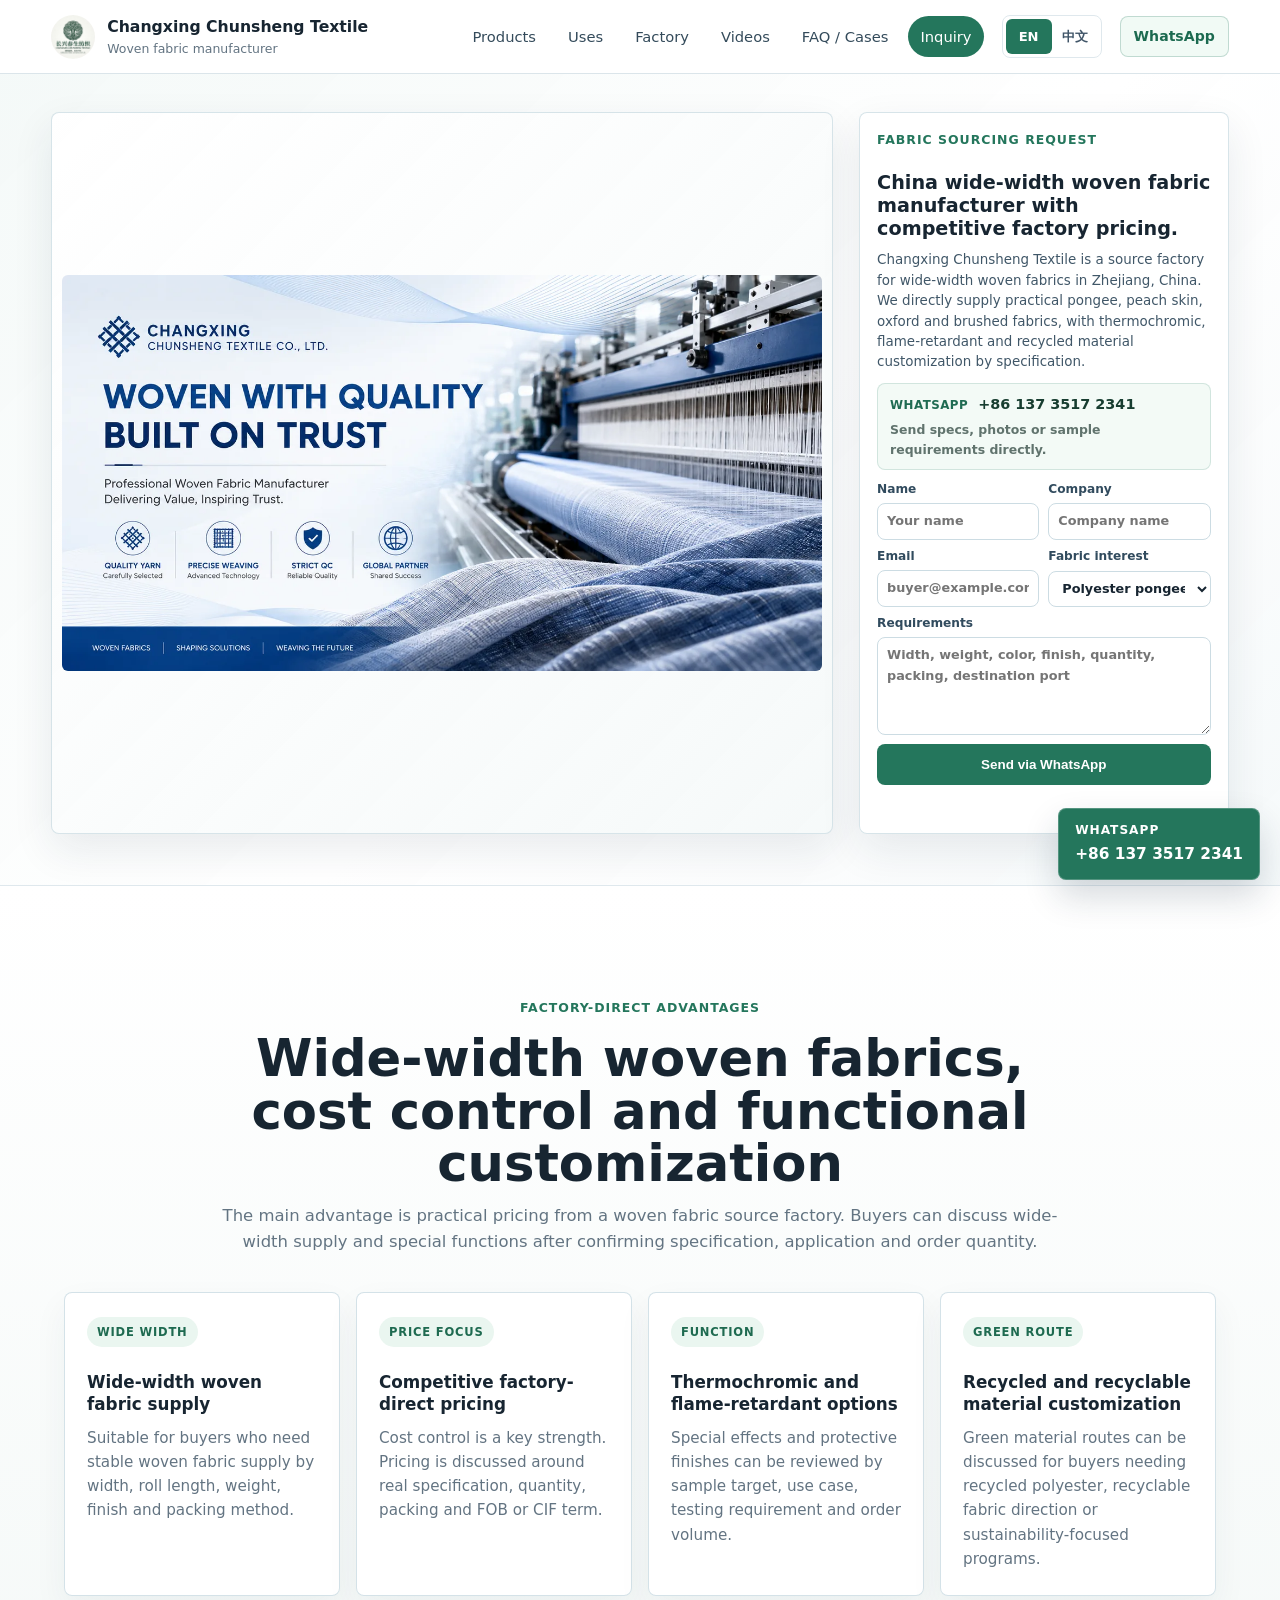
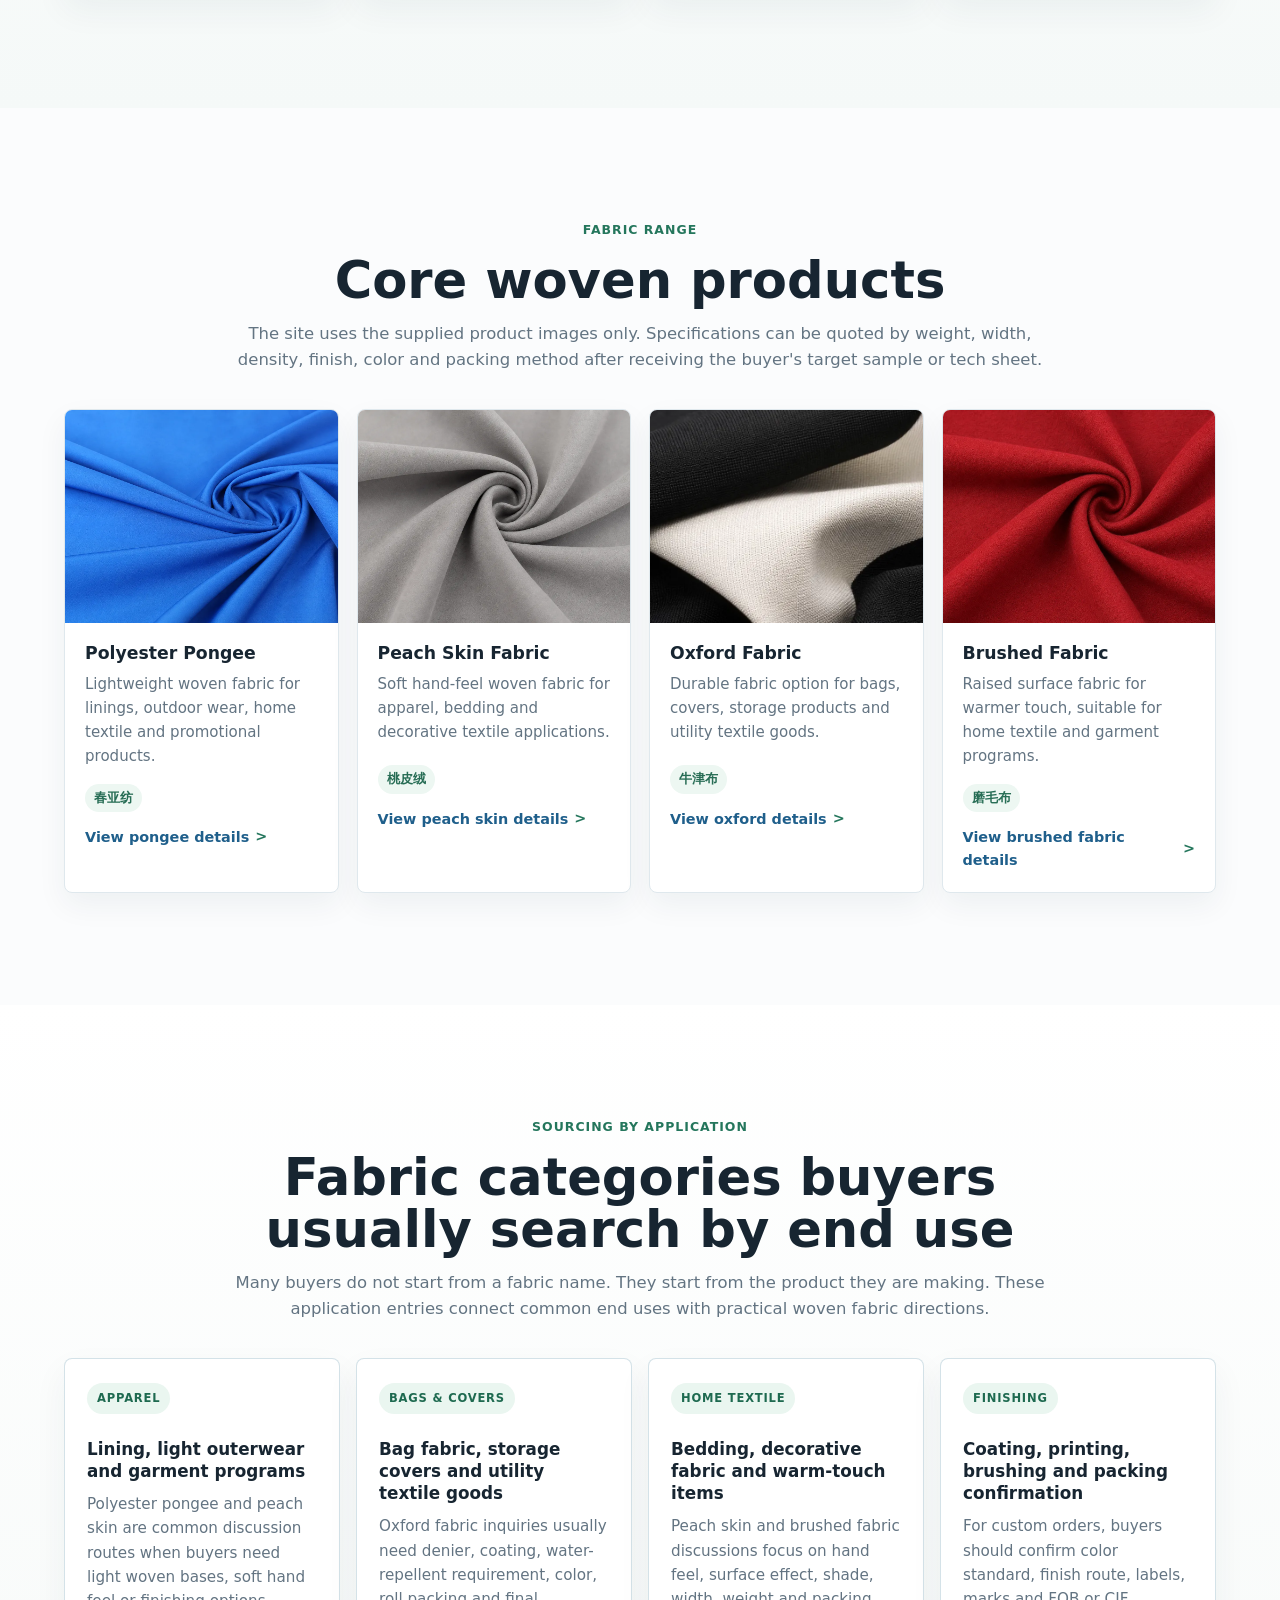
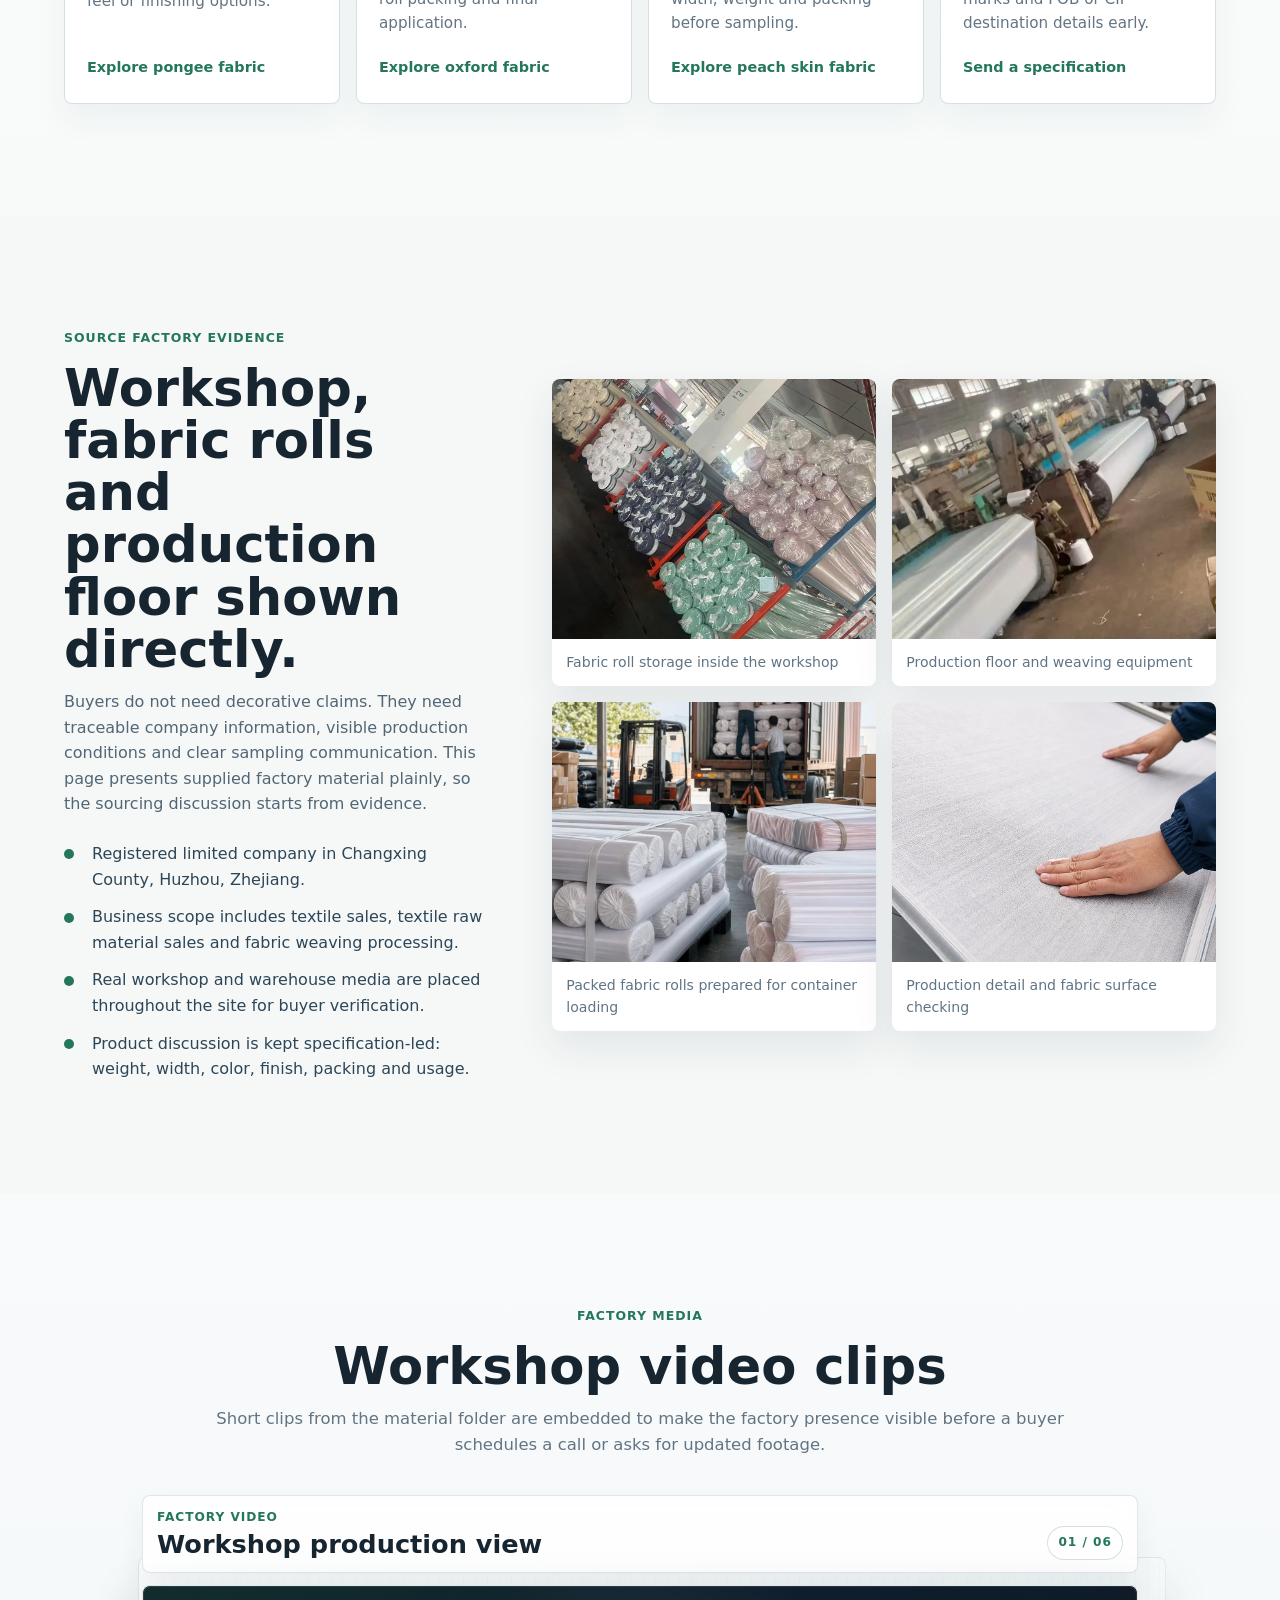
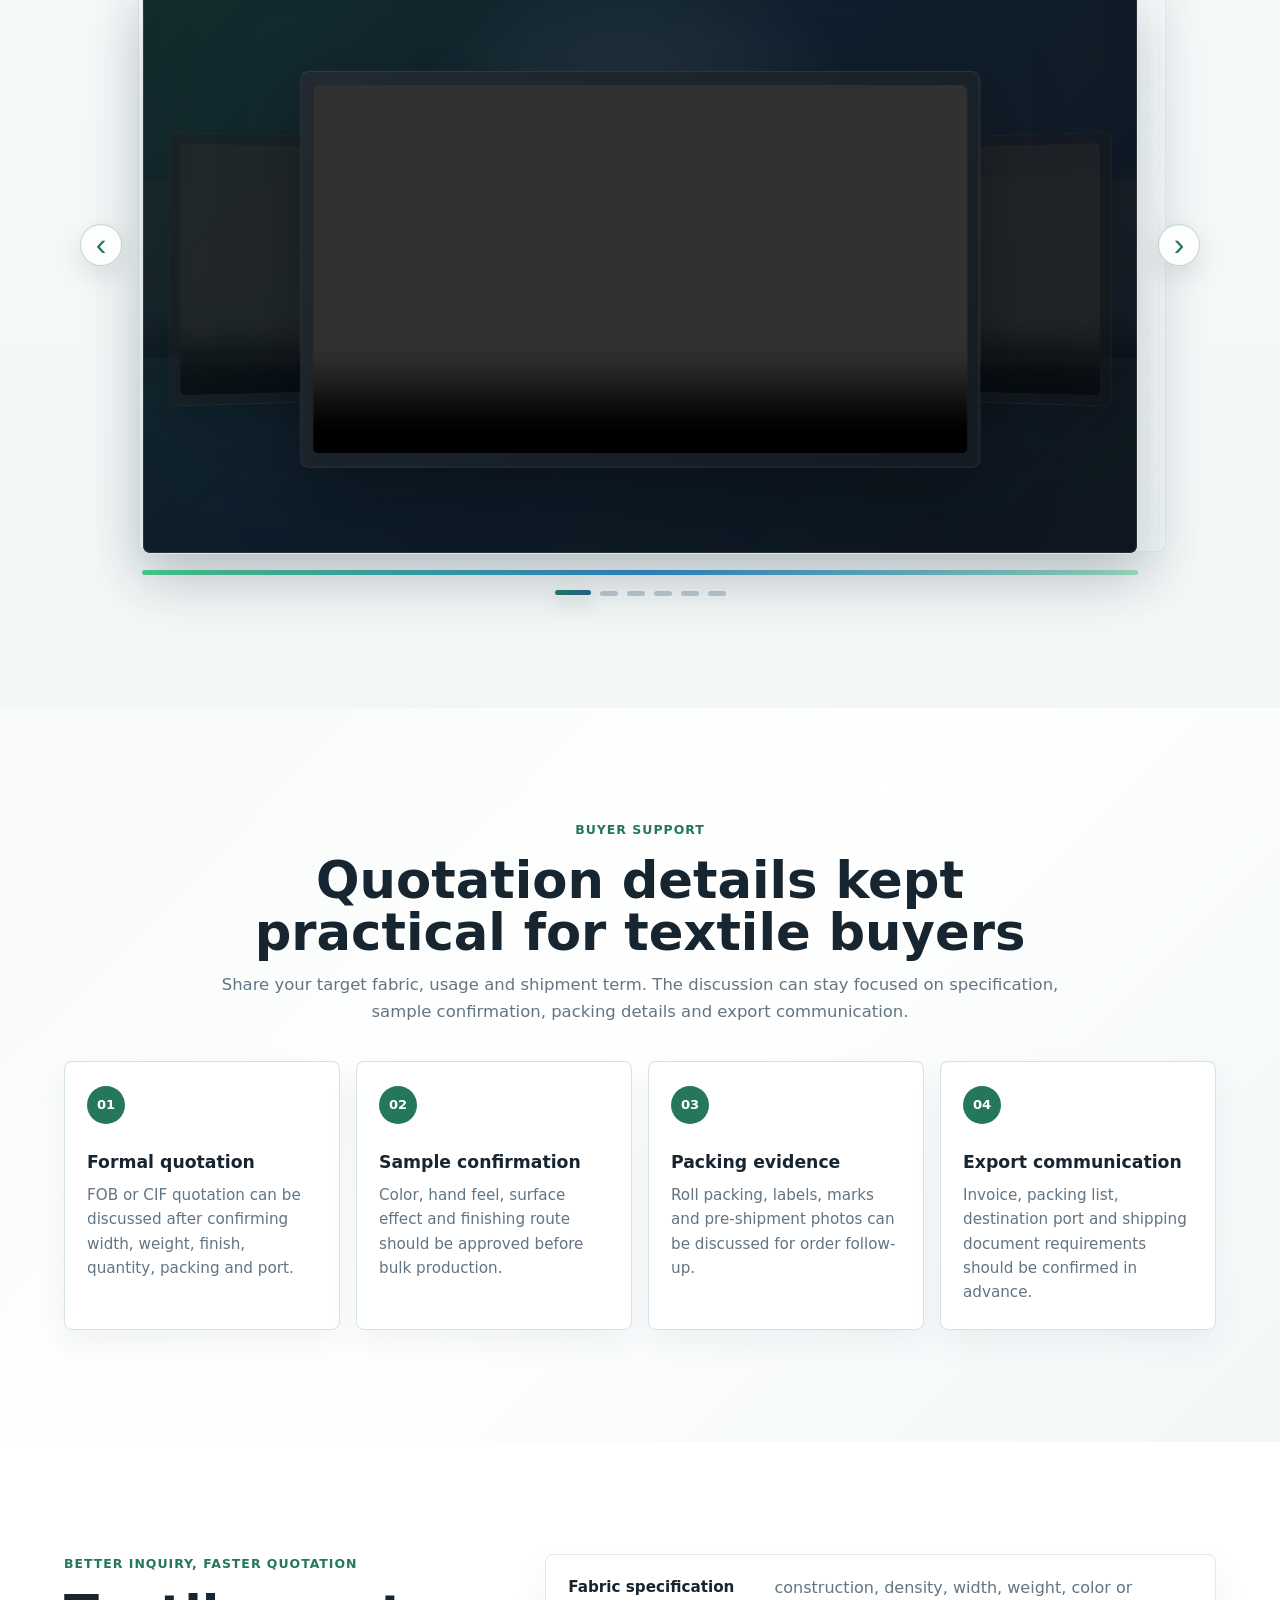
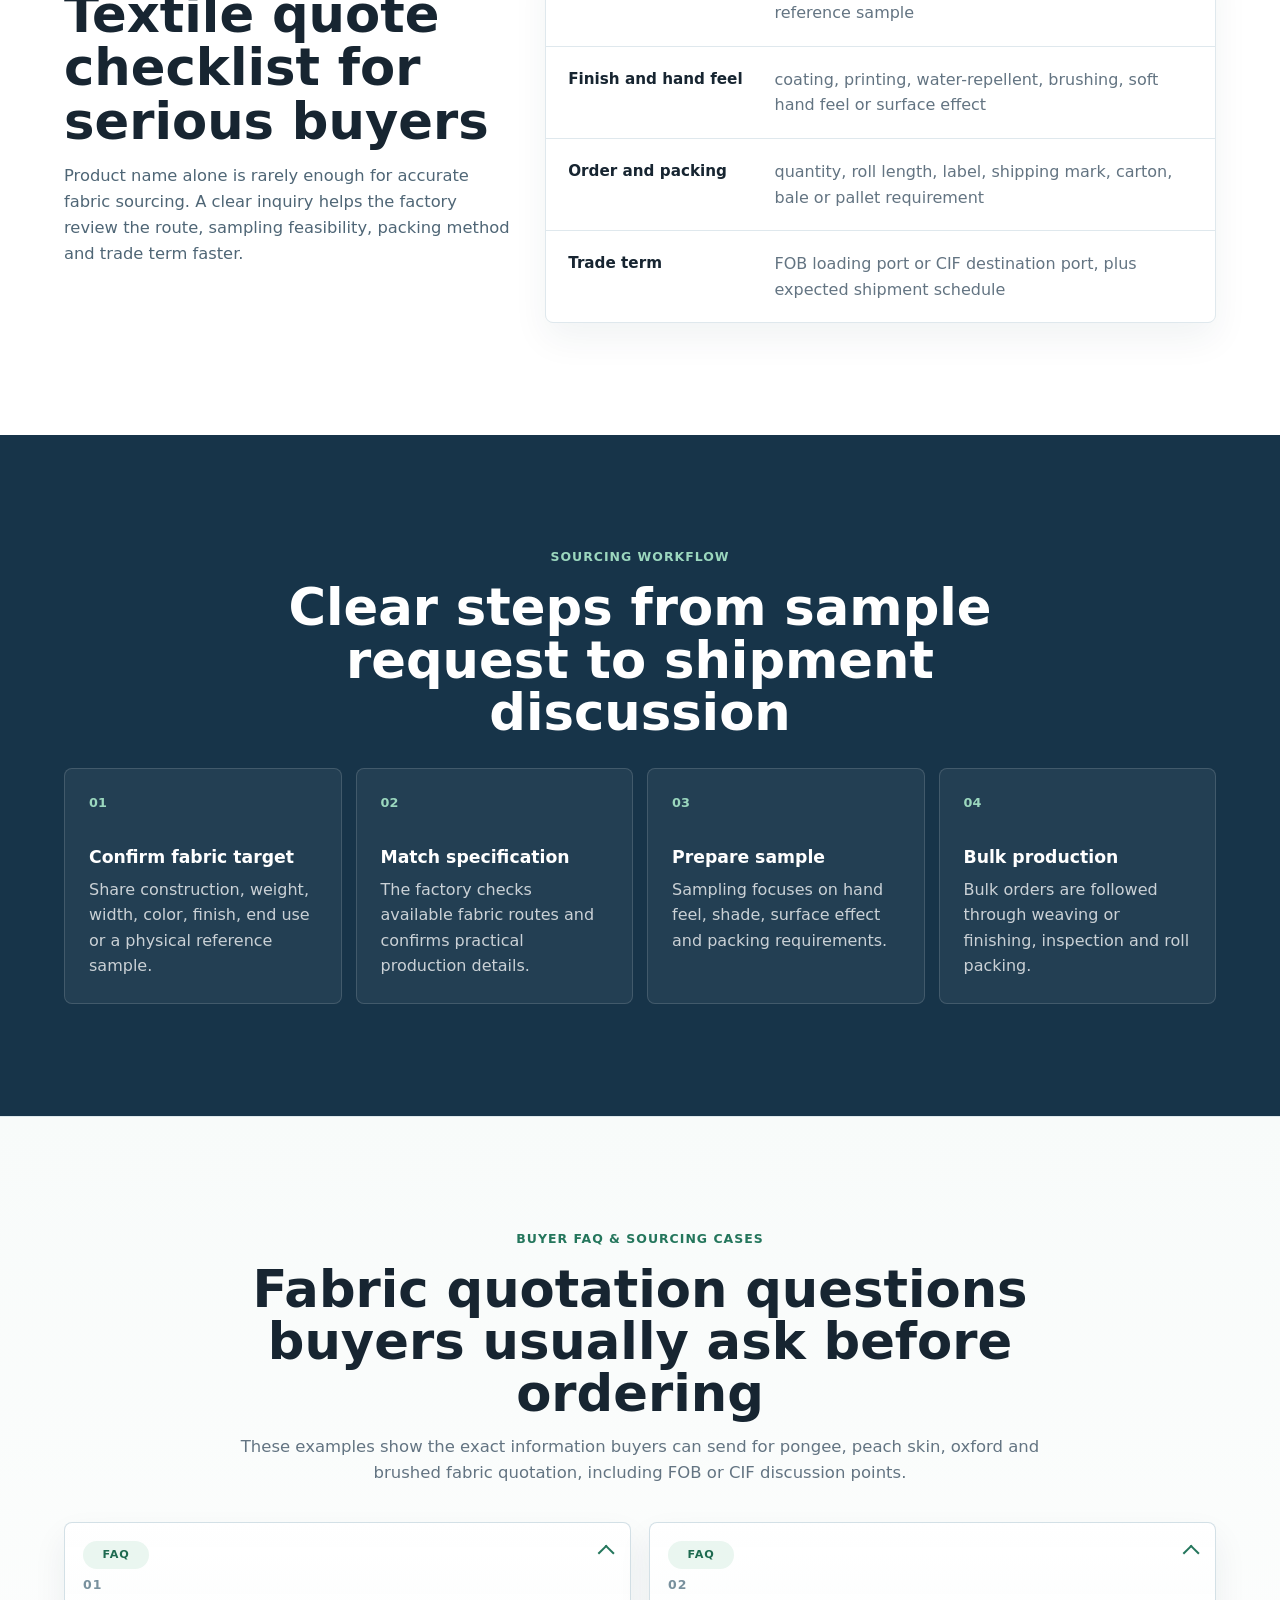
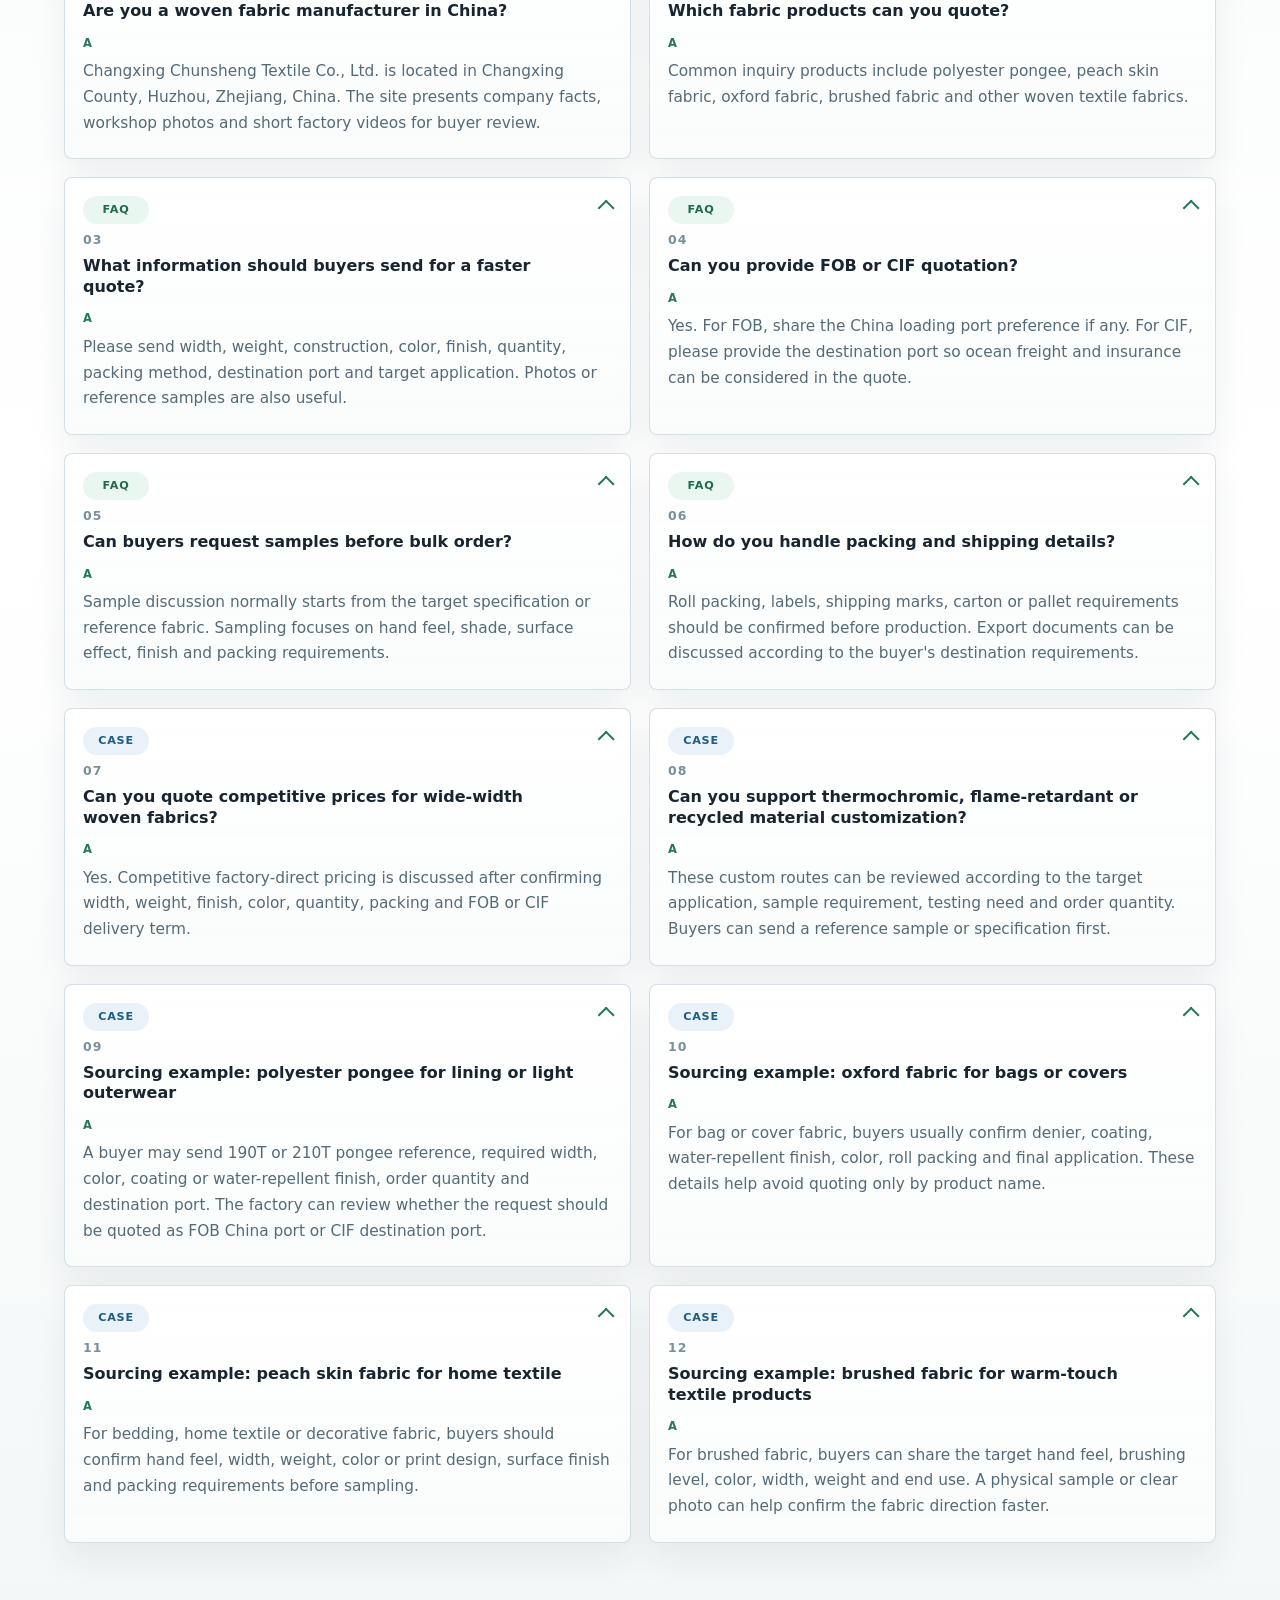
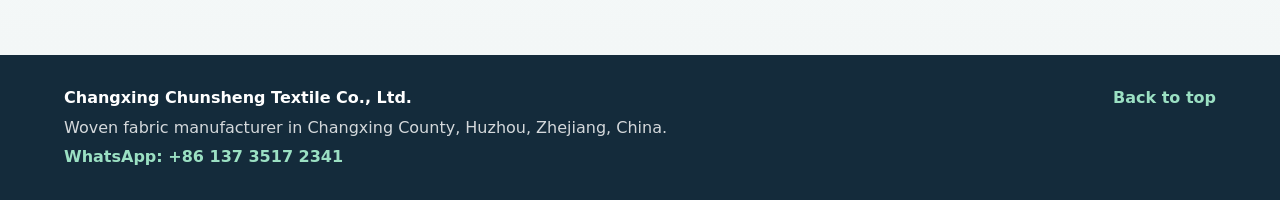
==== commit 4cef90f9: "Remove profile section and long-roll wording" ====
--- a/cloudflare-git-dist/index.html
+++ b/cloudflare-git-dist/index.html
@@ -6,7 +6,7 @@
     <title>China Wide-Width Woven Fabric Manufacturer | Competitive Textile Factory Pricing</title>
     <meta
       name="description"
-      content="Changxing Chunsheng Textile supplies cost-focused wide-width and long-roll woven fabrics from Zhejiang, China, with pongee, peach skin, oxford, brushed fabric, thermochromic, flame-retardant and recycled material customization."
+      content="Changxing Chunsheng Textile supplies cost-focused wide-width woven fabrics from Zhejiang, China, with pongee, peach skin, oxford, brushed fabric, thermochromic, flame-retardant and recycled material customization."
     />
     <meta
       name="keywords"
@@ -45,7 +45,6 @@
               "oxford fabric",
               "brushed fabric",
               "wide-width woven fabric",
-              "long-roll woven fabric",
               "competitive fabric factory pricing",
               "thermochromic fabric customization",
               "flame-retardant woven fabric",
@@ -123,7 +122,7 @@
                 "name": "Can you quote competitive factory pricing for wide-width woven fabric?",
                 "acceptedAnswer": {
                   "@type": "Answer",
-                  "text": "Yes. Cost-focused quotation can be discussed for wide-width and long-roll woven fabric orders after confirming width, weight, finish, color, quantity, packing and delivery term."
+                  "text": "Yes. Cost-focused quotation can be discussed for wide-width woven fabric orders after confirming width, weight, finish, color, quantity, packing and delivery term."
                 }
               },
               {
@@ -191,7 +190,6 @@
         <a href="#applications" data-i18n="navApplications">Uses</a>
         <a href="#factory" data-i18n="navFactory">Factory</a>
         <a href="#videos" data-i18n="navVideos">Videos</a>
-        <a href="#profile" data-i18n="navProfile">Profile</a>
         <a href="#faq" data-i18n="navFaq">FAQ / Cases</a>
         <a class="nav-cta" href="#inquiry" data-i18n="navInquiry">Inquiry</a>
       </nav>
@@ -225,9 +223,9 @@
             <p class="eyebrow" data-i18n="heroEyebrow">Fabric sourcing request</p>
             <h1 id="hero-title" data-i18n="heroTitle">China wide-width woven fabric manufacturer with competitive factory pricing.</h1>
             <p class="hero-copy" data-i18n="heroCopy">
-              Source wide-width, long-roll woven fabrics from Changxing, Zhejiang. We focus on practical factory
-              pricing for pongee, peach skin, oxford and brushed fabrics, with thermochromic, flame-retardant
-              and recycled material customization by specification.
+              Changxing Chunsheng Textile is a source factory for wide-width woven fabrics in
+              Zhejiang, China. We directly supply practical pongee, peach skin, oxford and brushed fabrics,
+              with thermochromic, flame-retardant and recycled material customization by specification.
             </p>
             <div class="contact-row" aria-label="Fast contact">
               <a
@@ -282,14 +280,14 @@
           <h2 data-i18n="advantageTitle">Wide-width woven fabrics, cost control and functional customization</h2>
           <p data-i18n="advantageCopy">
             The main advantage is practical pricing from a woven fabric source factory. Buyers can discuss
-            wide-width, long-roll supply and special functions after confirming specification, application and
+            wide-width supply and special functions after confirming specification, application and
             order quantity.
           </p>
         </div>
         <div class="advantage-grid">
           <article>
             <span data-i18n="advantage1Tag">Wide width</span>
-            <h3 data-i18n="advantage1Title">Wide-width and long-roll woven supply</h3>
+            <h3 data-i18n="advantage1Title">Wide-width woven fabric supply</h3>
             <p data-i18n="advantage1Copy">Suitable for buyers who need stable woven fabric supply by width, roll length, weight, finish and packing method.</p>
           </article>
           <article>
@@ -489,53 +487,6 @@
             <span data-carousel-progress></span>
           </div>
           <div class="carousel-dots" aria-label="Video carousel pagination" data-carousel-dots></div>
-        </div>
-      </section>
-
-      <section id="profile" class="section verification">
-        <div class="section-heading">
-          <p class="eyebrow" data-i18n="profileEyebrow">Company profile</p>
-          <h2 data-i18n="profileTitle">Clear company facts without overstated claims</h2>
-          <p data-i18n="profileCopy">
-            The public-facing profile keeps the factory identity, location and product scope concise for buyer
-            review.
-          </p>
-        </div>
-        <div class="verification-layout profile-layout">
-          <dl class="facts">
-            <div>
-              <dt data-i18n="factNameLabel">Company name</dt>
-              <dd>Changxing Chunsheng Textile Co., Ltd. / 长兴春生纺织有限公司</dd>
-            </div>
-            <div>
-              <dt data-i18n="factEstablishedLabel">Established</dt>
-              <dd data-i18n="factEstablishedValue">April 2, 2018</dd>
-            </div>
-            <div>
-              <dt data-i18n="factLocationLabel">Location</dt>
-              <dd data-i18n="factLocationValue">Hongxingqiao Town Industrial Concentration Zone, Changxing County, Huzhou, Zhejiang, China</dd>
-            </div>
-            <div>
-              <dt data-i18n="factProductsLabel">Main products</dt>
-              <dd data-i18n="factProductsValue">Pongee, peach skin, oxford, brushed fabric and other woven textile fabrics</dd>
-            </div>
-            <div>
-              <dt data-i18n="factScopeLabel">Business scope</dt>
-              <dd data-i18n="factScopeValue">Textile sales, textile raw material sales and fabric weaving processing</dd>
-            </div>
-            <div>
-              <dt data-i18n="factContactLabel">Fast contact</dt>
-              <dd>
-                <a
-                  class="inline-contact"
-                  href="https://wa.me/8613735172341"
-                  target="_blank"
-                  rel="noopener"
-                  data-whatsapp-link
-                >WhatsApp: +86 137 3517 2341</a>
-              </dd>
-            </div>
-          </dl>
         </div>
       </section>
 
